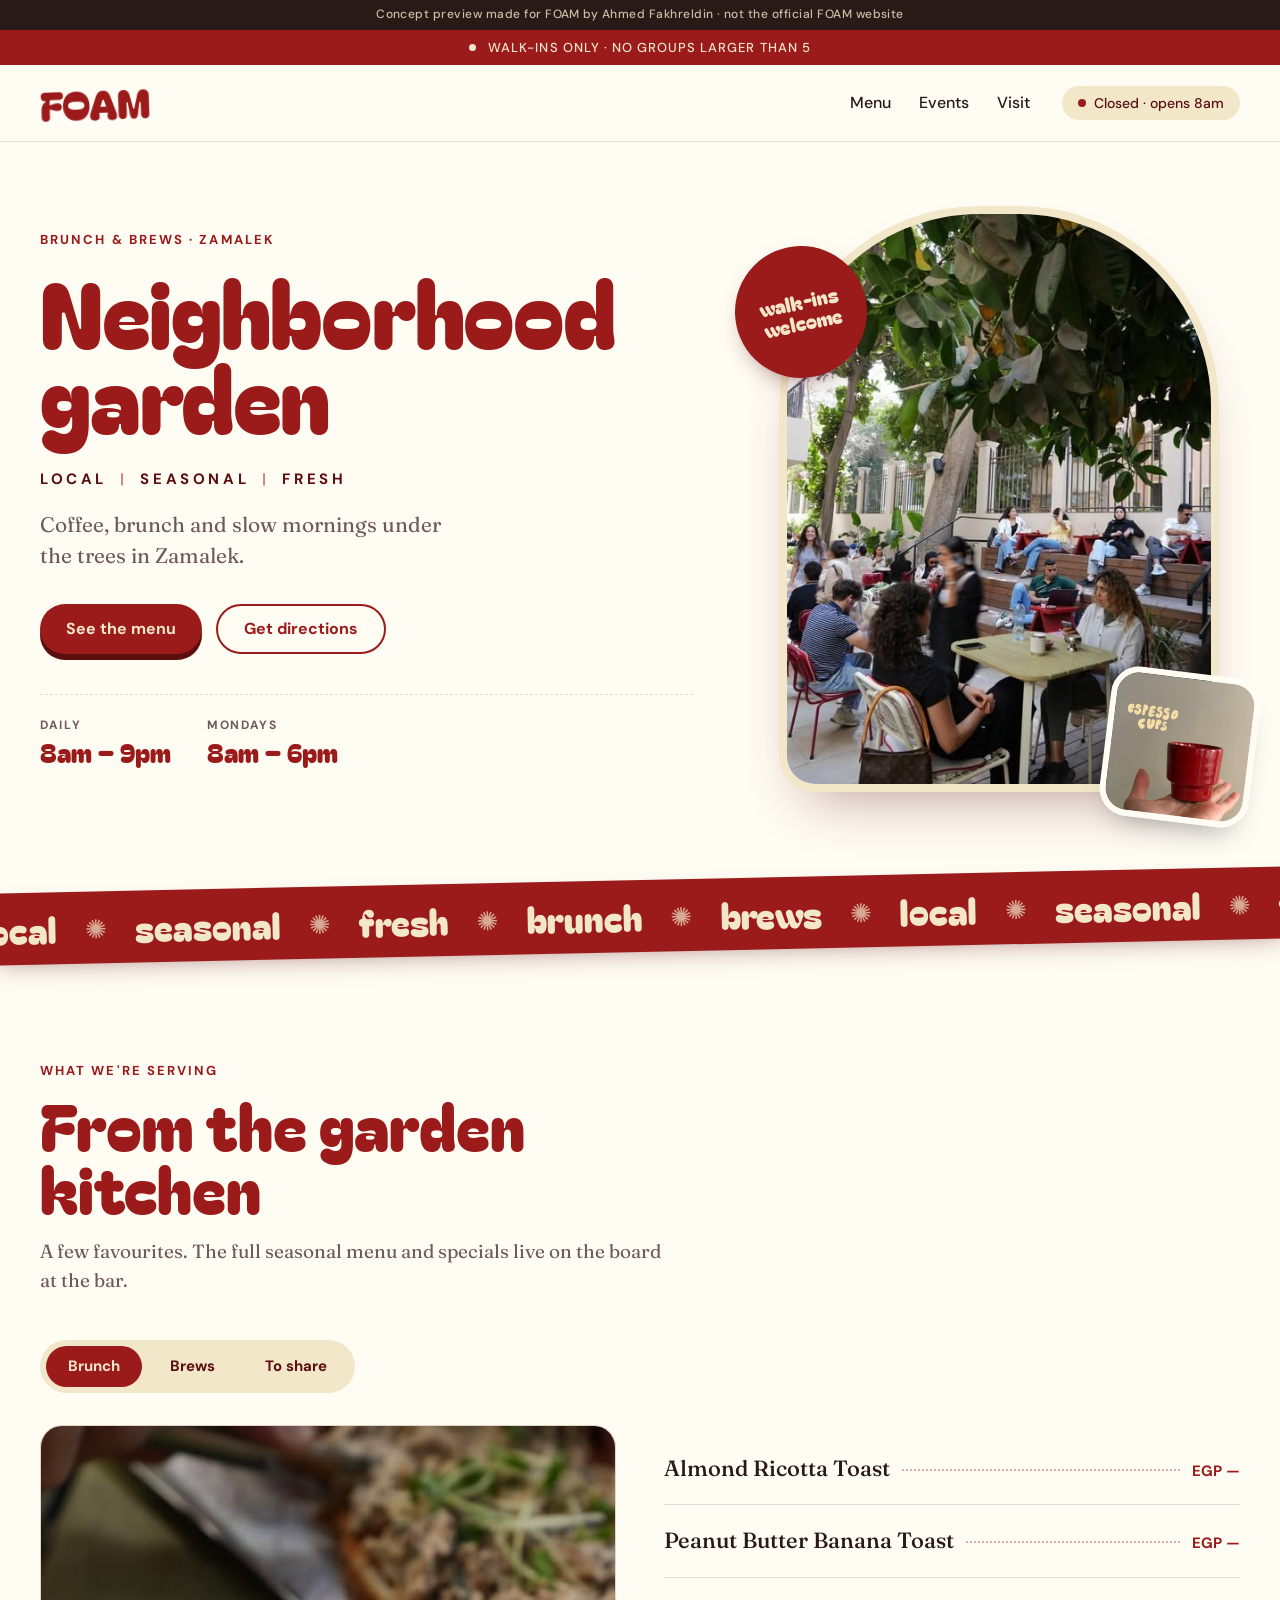
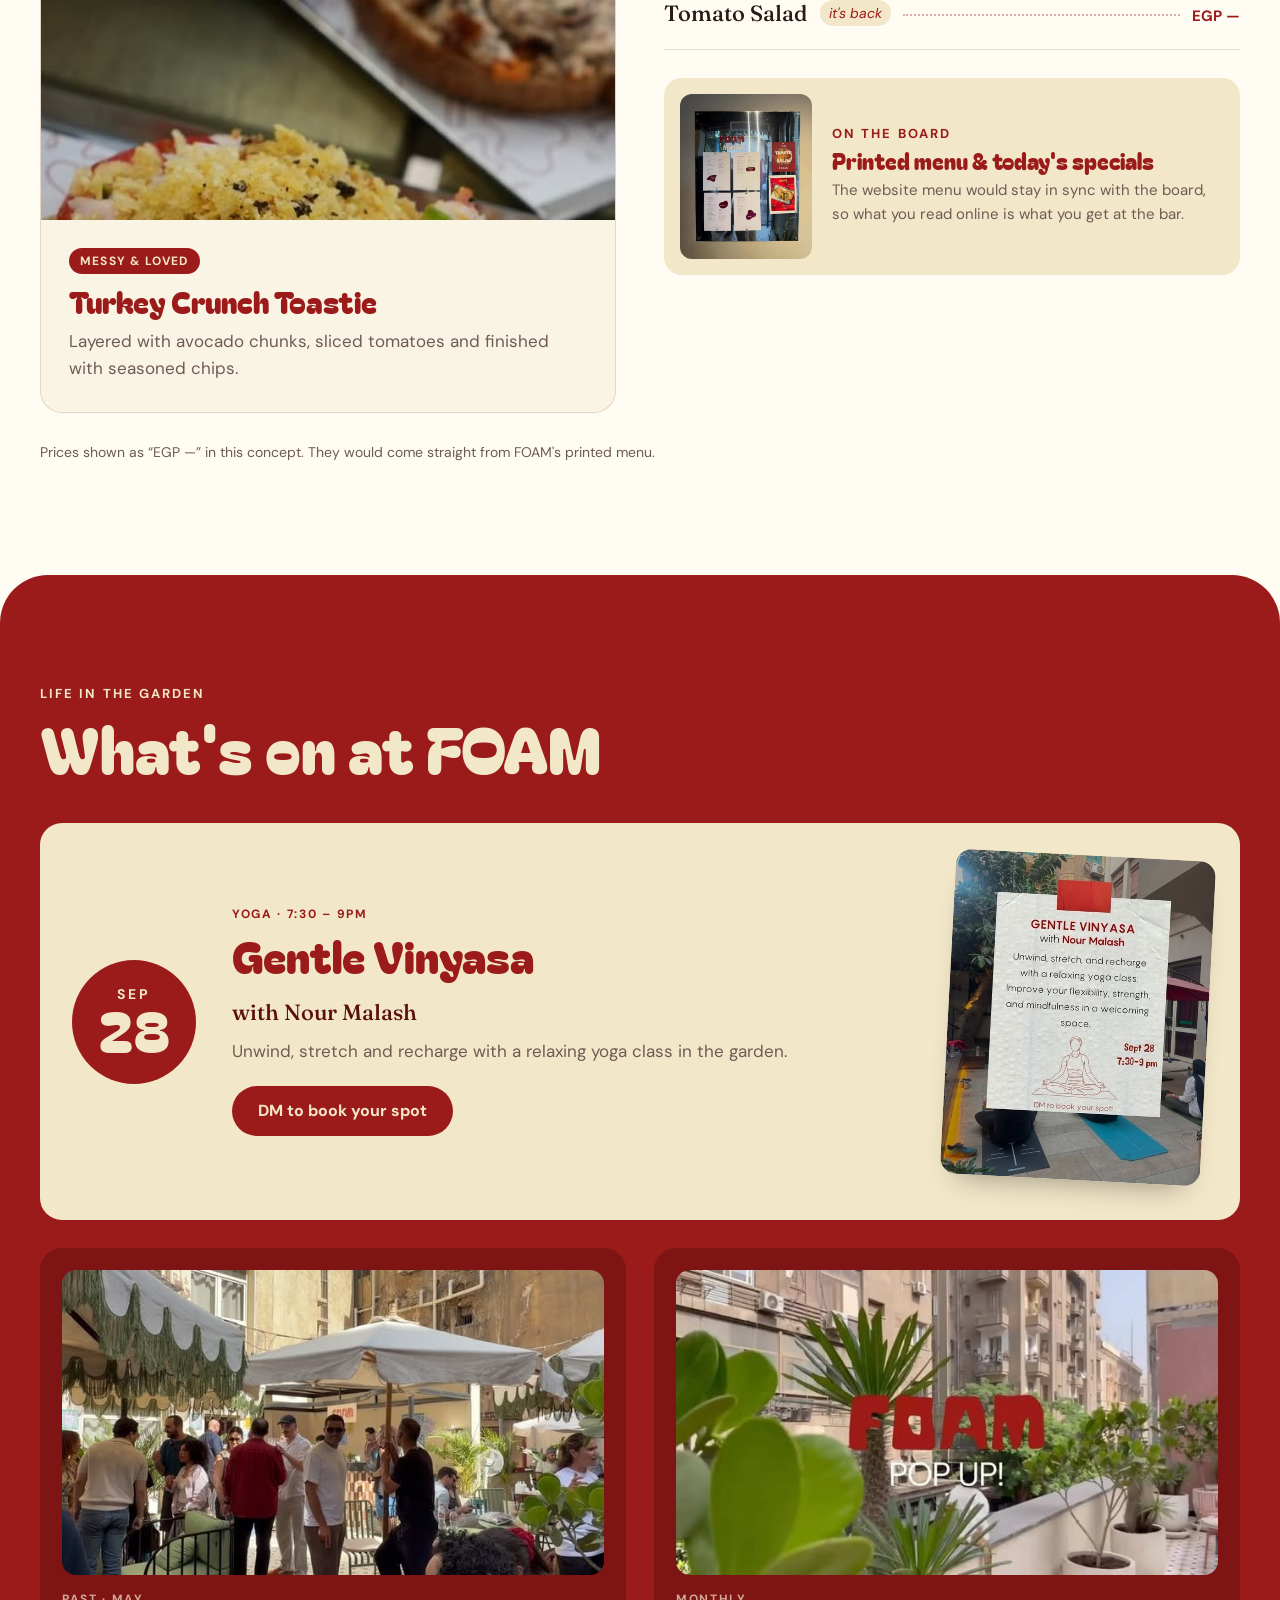
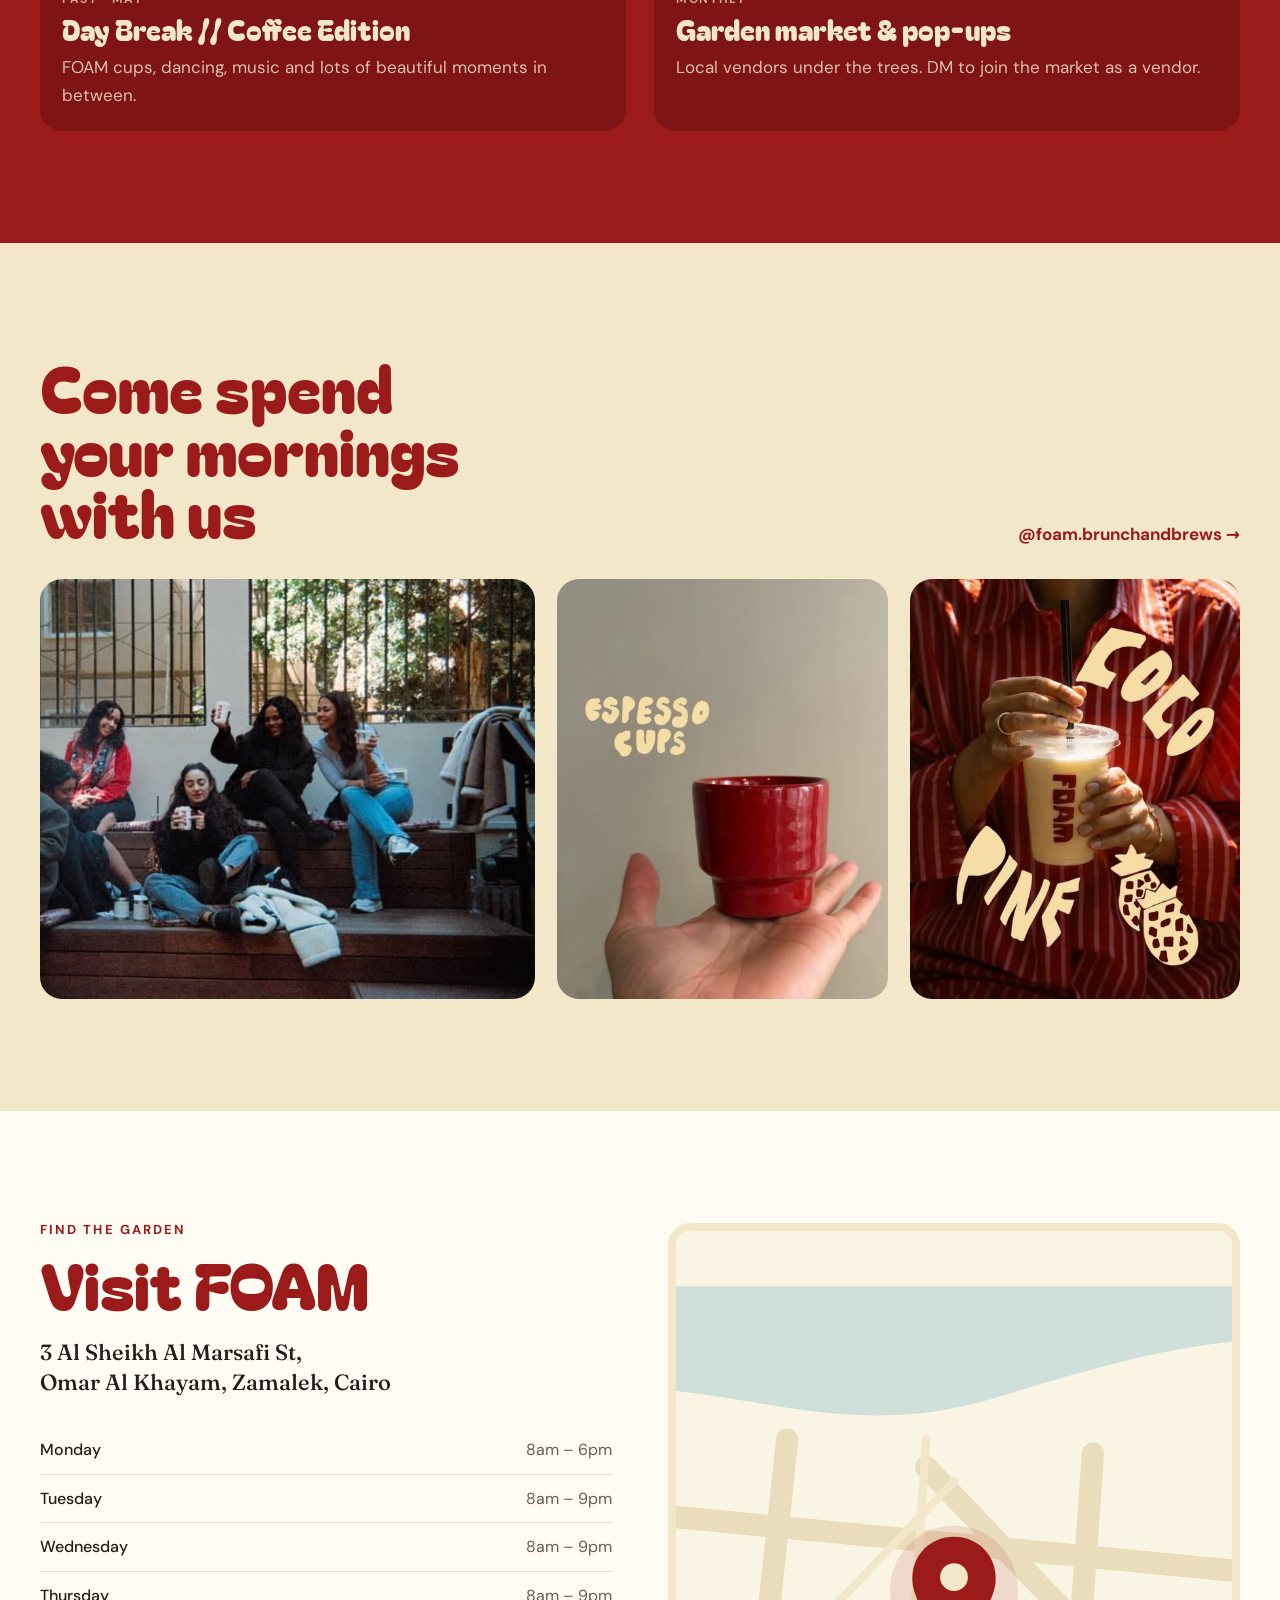
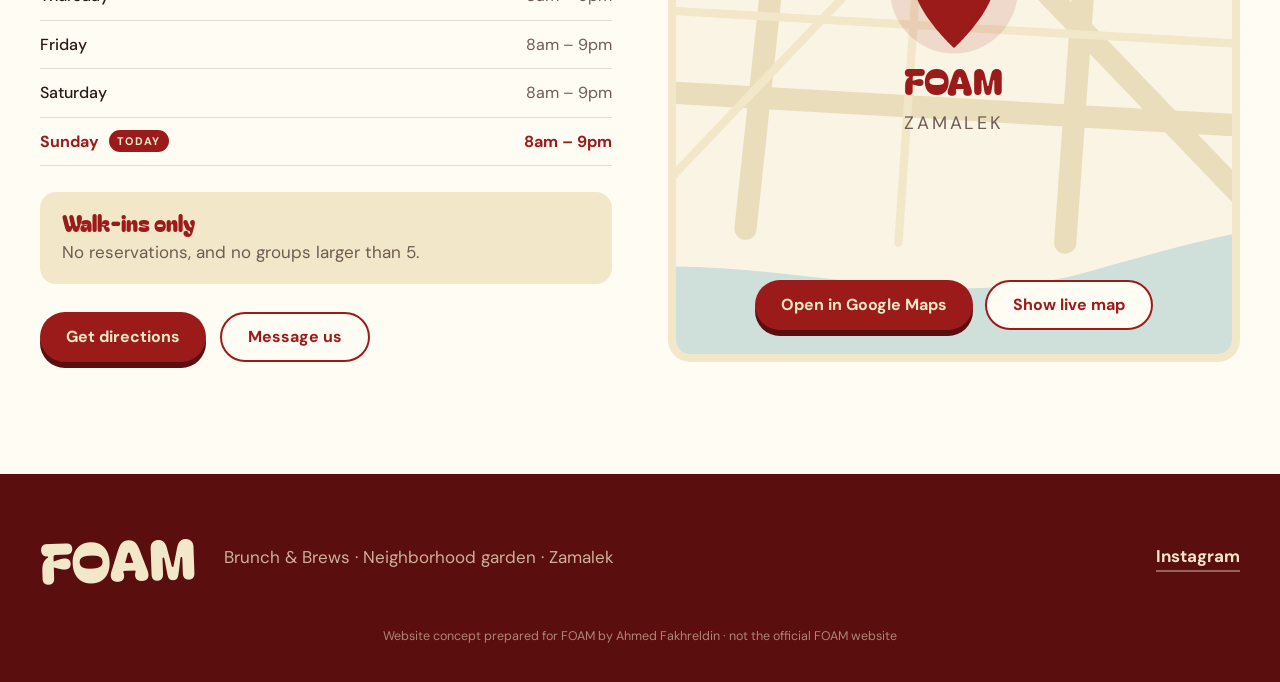
==== index.html @ aba06e30 "FOAM website concept Co-Authored-By: Claude Opus 5.5 (1M context) <noreply@anthropic.com>" ====
<!doctype html>
<html lang="en">
<head>
  <meta charset="utf-8">
  <meta name="viewport" content="width=device-width, initial-scale=1, viewport-fit=cover">
  <title>FOAM | Brunch &amp; Brews · Neighborhood garden in Zamalek</title>
  <meta name="description" content="A neighborhood garden café in Zamalek, Cairo. Local, seasonal, fresh. Open daily 8am–9pm, Mondays 8am–6pm. Walk-ins only.">
  <!-- Website concept prepared for FOAM. Not indexed until FOAM approves it. -->
  <meta name="robots" content="noindex, nofollow">
  <meta name="theme-color" content="#9B1B1B">
  <link rel="icon" href="assets/favicon.svg" type="image/svg+xml">
  <link rel="stylesheet" href="assets/fonts.css">
  <link rel="stylesheet" href="assets/styles.css">
</head>
<body>

  <div class="concept">Concept preview made for FOAM by Ahmed Fakhreldin · not the official FOAM website</div>

  <div class="notice">
    <p><span class="dot" aria-hidden="true"></span> Walk-ins only · no groups larger than 5</p>
  </div>

  <header class="site-header">
    <div class="wrap header-row">
      <a class="wordmark" href="#top" aria-label="FOAM home">FOAM</a>
      <nav class="nav" aria-label="Main">
        <a href="#menu">Menu</a>
        <a href="#events">Events</a>
        <a href="#visit">Visit</a>
      </nav>
      <a class="status-pill js-status" href="#visit">
        <span class="status-dot"></span><span class="js-status-text">Open daily 8am–9pm</span>
      </a>
    </div>
  </header>

  <main id="top">

    <!-- HERO -->
    <section class="hero">
      <div class="wrap hero-grid">
        <div class="hero-copy">
          <p class="eyebrow">Brunch &amp; Brews · Zamalek</p>
          <h1 class="display">Neighborhood<br>garden</h1>
          <p class="tagline">LOCAL <i>|</i> SEASONAL <i>|</i> FRESH</p>
          <p class="lede">Coffee, brunch and slow mornings under the trees in Zamalek.</p>
          <div class="cta-row">
            <a class="btn btn-red" href="#menu">See the menu</a>
            <a class="btn btn-ghost" href="https://maps.app.goo.gl/WtzBqY1xXqrT5HyR9" target="_blank" rel="noopener">Get directions</a>
          </div>
          <dl class="hero-hours">
            <div><dt>Daily</dt><dd>8am – 9pm</dd></div>
            <div><dt>Mondays</dt><dd>8am – 6pm</dd></div>
          </dl>
        </div>
        <div class="hero-media">
          <div class="blob-frame">
            <img src="assets/img/garden.jpg" alt="Guests at tables under the trees in FOAM's garden" width="480" height="640">
          </div>
          <div class="sticker sticker-cream" aria-hidden="true">walk-ins<br>welcome</div>
          <img class="hero-cup" src="assets/img/espresso-cups.jpg" alt="" width="512" height="640" aria-hidden="true">
        </div>
      </div>
    </section>

    <!-- MARQUEE -->
    <div class="marquee" aria-hidden="true">
      <div class="marquee-track">
        <span>local</span><b>✺</b><span>seasonal</span><b>✺</b><span>fresh</span><b>✺</b><span>brunch</span><b>✺</b><span>brews</span><b>✺</b>
        <span>local</span><b>✺</b><span>seasonal</span><b>✺</b><span>fresh</span><b>✺</b><span>brunch</span><b>✺</b><span>brews</span><b>✺</b>
      </div>
    </div>

    <!-- MENU -->
    <section class="section menu" id="menu">
      <div class="wrap">
        <div class="section-head">
          <p class="eyebrow">What we're serving</p>
          <h2 class="display-md">From the garden kitchen</h2>
          <p class="section-sub">A few favourites. The full seasonal menu and specials live on the board at the bar.</p>
        </div>

        <div class="tabs" role="tablist" aria-label="Menu categories">
          <button class="tab is-active" role="tab" aria-selected="true" data-tab="brunch">Brunch</button>
          <button class="tab" role="tab" aria-selected="false" data-tab="brews">Brews</button>
          <button class="tab" role="tab" aria-selected="false" data-tab="share">To share</button>
        </div>

        <div class="menu-panel is-active" data-panel="brunch" role="tabpanel">
          <article class="dish dish-feature">
            <img src="assets/img/turkey-crunch.jpg" alt="Turkey crunch toastie with avocado and seasoned chips" width="640" height="640" loading="lazy">
            <div class="dish-body">
              <span class="chip">Messy &amp; loved</span>
              <h3>Turkey Crunch Toastie</h3>
              <p>Layered with avocado chunks, sliced tomatoes and finished with seasoned chips.</p>
            </div>
          </article>
          <div class="menu-col">
          <ul class="dish-list">
            <li><h3>Almond Ricotta Toast</h3><span class="dots"></span><span class="price">EGP —</span></li>
            <li><h3>Peanut Butter Banana Toast</h3><span class="dots"></span><span class="price">EGP —</span></li>
            <li><h3>Tomato Salad <em class="tag">it's back</em></h3><span class="dots"></span><span class="price">EGP —</span></li>
          </ul>
          <aside class="board-card">
            <img src="assets/img/menu-board.jpg" alt="FOAM's printed menu and specials pinned on the board" width="500" height="640" loading="lazy">
            <div>
              <p class="eyebrow">On the board</p>
              <h3>Printed menu &amp; today's specials</h3>
              <p>The website menu would stay in sync with the board, so what you read online is what you get at the bar.</p>
            </div>
          </aside>
          </div>
        </div>

        <div class="menu-panel" data-panel="brews" role="tabpanel" hidden>
          <article class="dish dish-feature">
            <img src="assets/img/coco-pine.jpg" alt="Coco pine smoothie in a FOAM cup" width="519" height="640" loading="lazy">
            <div class="dish-body">
              <span class="chip">New</span>
              <h3>Coco Pine Smoothie</h3>
              <p>Light, creamy and perfect for the summer heat.</p>
            </div>
          </article>
          <ul class="dish-list">
            <li><h3>Matcha Coconut Latte <em class="tag">a morning favourite</em></h3><span class="dots"></span><span class="price">EGP —</span></li>
          </ul>
        </div>

        <div class="menu-panel" data-panel="share" role="tabpanel" hidden>
          <article class="dish dish-feature">
            <img src="assets/img/sharing.jpg" alt="Cookies and cake on steel plates on a red table" width="640" height="640" loading="lazy">
            <div class="dish-body">
              <span class="chip">Best across the table</span>
              <h3>A little bit of everything</h3>
              <p>Crisps, dips, something sweet, something fresh.</p>
            </div>
          </article>
          <ul class="dish-list">
            <li><h3>FOAM espresso cups <em class="tag">limited, in store</em></h3><span class="dots"></span><span class="price">EGP —</span></li>
          </ul>
        </div>

        <p class="fine">Prices shown as “EGP —” in this concept. They would come straight from FOAM's printed menu.</p>
      </div>
    </section>

    <!-- EVENTS -->
    <section class="section events" id="events">
      <div class="wrap">
        <div class="section-head on-red">
          <p class="eyebrow">Life in the garden</p>
          <h2 class="display-md">What's on at FOAM</h2>
        </div>

        <div class="events-grid">
          <article class="event-card event-next">
            <div class="event-date"><span class="m">Sep</span><span class="d">28</span></div>
            <div class="event-info">
              <p class="event-kind">Yoga · 7:30 – 9pm</p>
              <h3>Gentle Vinyasa<br><span>with Nour Malash</span></h3>
              <p>Unwind, stretch and recharge with a relaxing yoga class in the garden.</p>
              <a class="btn btn-cream" href="https://instagram.com/foam.brunchandbrews" target="_blank" rel="noopener">DM to book your spot</a>
            </div>
            <img src="assets/img/yoga-poster.jpg" alt="Gentle Vinyasa poster" width="512" height="640" loading="lazy">
          </article>

          <article class="event-card">
            <img src="assets/img/daybreak.jpg" alt="Crowd under the parasols at Day Break Coffee Edition" width="640" height="360" loading="lazy">
            <p class="event-kind">Past · May</p>
            <h3>Day Break // Coffee Edition</h3>
            <p>FOAM cups, dancing, music and lots of beautiful moments in between.</p>
          </article>

          <article class="event-card">
            <img src="assets/img/popup.jpg" alt="FOAM pop-up sign among plants" width="640" height="360" loading="lazy">
            <p class="event-kind">Monthly</p>
            <h3>Garden market &amp; pop-ups</h3>
            <p>Local vendors under the trees. DM to join the market as a vendor.</p>
          </article>
        </div>
      </div>
    </section>

    <!-- MOMENTS -->
    <section class="section moments">
      <div class="wrap">
        <div class="moments-head">
          <h2 class="display-md">Come spend your mornings with us</h2>
          <a class="link-arrow" href="https://instagram.com/foam.brunchandbrews" target="_blank" rel="noopener">@foam.brunchandbrews →</a>
        </div>
        <div class="moments-grid">
          <figure class="m1"><img src="assets/img/friends.jpg" alt="Friends with FOAM cups on the garden benches" width="640" height="480" loading="lazy"></figure>
          <figure class="m2"><img src="assets/img/espresso-cups.jpg" alt="A red FOAM espresso cup held in a palm" width="512" height="640" loading="lazy"></figure>
          <figure class="m3"><img src="assets/img/coco-pine.jpg" alt="Coco pine smoothie in a FOAM cup" width="519" height="640" loading="lazy"></figure>
        </div>
      </div>
    </section>

    <!-- VISIT -->
    <section class="section visit" id="visit">
      <div class="wrap visit-grid">
        <div class="visit-copy">
          <p class="eyebrow">Find the garden</p>
          <h2 class="display-md">Visit FOAM</h2>
          <address>3 Al Sheikh Al Marsafi St,<br>Omar Al Khayam, Zamalek, Cairo</address>

          <table class="hours" aria-label="Opening hours">
            <tbody class="js-hours">
              <tr data-day="1"><th>Monday</th><td>8am – 6pm</td></tr>
              <tr data-day="2"><th>Tuesday</th><td>8am – 9pm</td></tr>
              <tr data-day="3"><th>Wednesday</th><td>8am – 9pm</td></tr>
              <tr data-day="4"><th>Thursday</th><td>8am – 9pm</td></tr>
              <tr data-day="5"><th>Friday</th><td>8am – 9pm</td></tr>
              <tr data-day="6"><th>Saturday</th><td>8am – 9pm</td></tr>
              <tr data-day="0"><th>Sunday</th><td>8am – 9pm</td></tr>
            </tbody>
          </table>

          <div class="policy">
            <strong>Walk-ins only</strong>
            <span>No reservations, and no groups larger than 5.</span>
          </div>

          <div class="cta-row">
            <a class="btn btn-red" href="https://maps.app.goo.gl/WtzBqY1xXqrT5HyR9" target="_blank" rel="noopener">Get directions</a>
            <a class="btn btn-ghost" href="https://instagram.com/foam.brunchandbrews" target="_blank" rel="noopener">Message us</a>
          </div>
        </div>
        <div class="map-card js-map">
          <svg class="map-art" viewBox="0 0 600 520" preserveAspectRatio="xMidYMid slice" aria-hidden="true">
            <rect width="600" height="520" fill="#FAF4E4"/>
            <path d="M-20 120 C 120 90, 200 160, 330 120 S 540 60, 640 100 L 640 40 L -20 40 Z" fill="#CFE0DA"/>
            <path d="M-20 470 C 150 430, 260 500, 400 460 S 560 420, 640 440 L 640 540 L -20 540 Z" fill="#CFE0DA"/>
            <g stroke="#EADDBB" stroke-width="16" stroke-linecap="round" fill="none">
              <path d="M40 200 L560 250"/><path d="M60 330 L580 360"/><path d="M180 150 L150 430"/><path d="M400 160 L380 440"/><path d="M280 170 L520 420"/>
            </g>
            <g stroke="#F3E7C9" stroke-width="6" stroke-linecap="round" fill="none">
              <path d="M40 270 L560 300"/><path d="M280 150 L260 440"/><path d="M90 400 L300 180"/>
            </g>
            <circle cx="300" cy="258" r="46" fill="#9B1B1B" opacity=".12"/>
            <path d="M300 220c-17 0-30 13-30 30 0 23 30 50 30 50s30-27 30-50c0-17-13-30-30-30z" fill="#9B1B1B"/>
            <circle cx="300" cy="249" r="10" fill="#F3E7C9"/>
            <text x="300" y="334" text-anchor="middle" font-family="Bagel Fat One, sans-serif" font-size="26" fill="#9B1B1B">FOAM</text>
            <text x="300" y="358" text-anchor="middle" font-family="DM Sans, sans-serif" font-size="13" letter-spacing="2" fill="#6E5B55">ZAMALEK</text>
          </svg>
          <div class="map-actions">
            <a class="btn btn-red" href="https://maps.app.goo.gl/WtzBqY1xXqrT5HyR9" target="_blank" rel="noopener">Open in Google Maps</a>
            <button class="btn btn-ghost js-live-map" type="button">Show live map</button>
          </div>
        </div>
      </div>
    </section>

  </main>

  <footer class="site-footer">
    <div class="wrap footer-row">
      <p class="wordmark wordmark-cream">FOAM</p>
      <p class="footer-line">Brunch &amp; Brews · Neighborhood garden · Zamalek</p>
      <a href="https://instagram.com/foam.brunchandbrews" target="_blank" rel="noopener">Instagram</a>
    </div>
    <p class="credit">Website concept prepared for FOAM by Ahmed Fakhreldin · not the official FOAM website</p>
  </footer>

  <nav class="dock" aria-label="Quick actions">
    <a href="#menu">Menu</a>
    <a href="https://maps.app.goo.gl/WtzBqY1xXqrT5HyR9" target="_blank" rel="noopener">Directions</a>
    <a href="#events">Events</a>
  </nav>

  <script src="assets/app.js" defer></script>
</body>
</html>
---- assets/fonts.css ----
@font-face{font-family:'Bagel Fat One';src:url(fonts/BagelFatOne.woff2) format('woff2');font-weight:400;font-display:swap}
@font-face{font-family:'DM Sans';src:url(fonts/DMSans.woff2) format('woff2');font-weight:100 1000;font-style:normal;font-display:swap}
@font-face{font-family:'DM Sans';src:url(fonts/DMSans-Italic.woff2) format('woff2');font-weight:100 1000;font-style:italic;font-display:swap}
@font-face{font-family:'Fraunces';src:url(fonts/Fraunces.woff2) format('woff2');font-weight:100 900;font-display:swap}
---- assets/styles.css ----
/* FOAM | Brunch & Brews: website concept */
:root{
  --red:#9B1B1B;
  --red-deep:#7E1414;
  --red-ink:#5A0E0E;
  --cream:#F3E7C9;
  --cream-2:#FAF4E4;
  --paper:#FFFCF4;
  --leaf:#3F5A2E;
  --ink:#2A1A17;
  --muted:#6E5B55;
  --line:rgba(90,14,14,.14);
  --radius:22px;
  --display:'Bagel Fat One', 'Cooper Black', system-ui, sans-serif;
  --serif:'Fraunces', Georgia, serif;
  --sans:'DM Sans', system-ui, -apple-system, 'Segoe UI', sans-serif;
  --wrap:1200px;
}
*{box-sizing:border-box}
html{scroll-behavior:smooth;-webkit-text-size-adjust:100%}
body{margin:0;background:var(--paper);color:var(--ink);font:400 17px/1.6 var(--sans);-webkit-font-smoothing:antialiased}
img{display:block;max-width:100%;height:auto}
a{color:inherit}
h1,h2,h3{margin:0;font-weight:400}
p{margin:0}
.wrap{width:min(100% - 48px, var(--wrap));margin-inline:auto}

/* Concept ribbon */
.concept{background:var(--ink);color:rgba(243,231,201,.8);text-align:center;font:500 12px/1.3 var(--sans);letter-spacing:.04em;padding:7px 16px}

/* Notice bar */
.notice{background:var(--red);color:var(--cream);text-align:center;font:500 13px/1 var(--sans);letter-spacing:.08em;text-transform:uppercase;padding:11px 16px}
.notice .dot{display:inline-block;width:7px;height:7px;border-radius:50%;background:var(--cream);margin-right:8px;vertical-align:1px}

/* Header */
.site-header{position:sticky;top:0;z-index:20;background:rgba(255,252,244,.9);backdrop-filter:saturate(1.4) blur(10px);-webkit-backdrop-filter:saturate(1.4) blur(10px);border-bottom:1px solid var(--line)}
.header-row{display:flex;align-items:center;gap:32px;height:76px}
.wordmark{font:400 40px/1 var(--display);color:var(--red);text-decoration:none;letter-spacing:.01em;transform:rotate(-2deg);display:inline-block}
.nav{display:flex;gap:28px;margin-left:auto}
.nav a{text-decoration:none;font-weight:500;font-size:16px;position:relative;padding:4px 0}
.nav a::after{content:"";position:absolute;left:0;right:100%;bottom:-2px;height:2px;background:var(--red);border-radius:2px;transition:right .25s ease}
.nav a:hover::after{right:0}
.status-pill{display:inline-flex;align-items:center;gap:8px;text-decoration:none;font:500 14px/1 var(--sans);padding:10px 16px;border-radius:999px;background:var(--cream);color:var(--red-ink);white-space:nowrap}
.status-dot{width:8px;height:8px;border-radius:50%;background:#9a8f7a}
.status-pill.is-open .status-dot{background:#3E8E41;box-shadow:0 0 0 4px rgba(62,142,65,.18)}
.status-pill.is-closed .status-dot{background:var(--red)}

/* Buttons */
.btn{display:inline-flex;align-items:center;justify-content:center;gap:8px;min-height:50px;padding:0 26px;border-radius:999px;font:700 16px/1 var(--sans);text-decoration:none;transition:transform .15s ease, box-shadow .15s ease, background .15s ease}
.btn:hover{transform:translateY(-2px)}
.btn-red{background:var(--red);color:var(--cream);box-shadow:0 6px 0 var(--red-ink)}
.btn-red:hover{box-shadow:0 8px 0 var(--red-ink)}
.btn-ghost{border:2px solid var(--red);color:var(--red)}
.btn-cream{background:var(--cream);color:var(--red)}
.cta-row{display:flex;flex-wrap:wrap;gap:14px}

/* Type helpers */
.eyebrow{font:700 13px/1 var(--sans);letter-spacing:.16em;text-transform:uppercase;color:var(--red)}
.display{font:400 clamp(56px,7.2vw,104px)/.92 var(--display);color:var(--red);letter-spacing:-.01em}
.display-md{font:400 clamp(40px,5vw,64px)/.98 var(--display);color:var(--red)}

/* Hero */
.hero{padding:64px 0 88px;overflow:hidden}
.hero-grid{display:grid;grid-template-columns:1.15fr .85fr;gap:64px;align-items:center}
.hero-copy{min-width:0}
.hero-copy .eyebrow{margin-bottom:22px}
.tagline{margin-top:34px;font:700 15px/1 var(--sans);letter-spacing:.24em;color:var(--red-ink)}
.tagline i{font-style:normal;color:var(--red);opacity:.5;margin:0 .35em}
.lede{margin:22px 0 32px;font:400 21px/1.5 var(--serif);color:var(--muted);max-width:30ch}
.hero-hours{display:flex;gap:36px;margin:40px 0 0;padding-top:24px;border-top:1px dashed var(--line)}
.hero-hours dt{font:700 12px/1 var(--sans);letter-spacing:.14em;text-transform:uppercase;color:var(--muted);margin-bottom:8px}
.hero-hours dd{margin:0;font:400 26px/1 var(--display);color:var(--red)}
.hero-media{position:relative;justify-self:center;width:min(100%,440px)}
.blob-frame{border-radius:200px 200px 36px 36px;overflow:hidden;aspect-ratio:3/4;box-shadow:0 30px 60px -30px rgba(90,14,14,.45);border:8px solid var(--cream)}
.blob-frame img{width:100%;height:100%;object-fit:cover}
.sticker{position:absolute;display:grid;place-items:center;text-align:center;border-radius:50%;font:400 20px/1.05 var(--display)}
.sticker-cream{width:132px;height:132px;left:-44px;top:40px;background:var(--red);color:var(--cream);transform:rotate(-12deg);box-shadow:0 10px 24px -10px rgba(90,14,14,.6)}
.hero-cup{position:absolute;right:-36px;bottom:-30px;width:150px;aspect-ratio:1;object-fit:cover;border-radius:28px;border:6px solid var(--paper);transform:rotate(7deg);box-shadow:0 18px 30px -16px rgba(0,0,0,.35)}

/* Marquee */
.marquee{background:var(--red);color:var(--cream);overflow:hidden;padding:18px 0;transform:rotate(-1.2deg);margin:0 -20px;box-shadow:0 10px 30px -18px rgba(90,14,14,.7)}
.marquee-track{display:flex;gap:28px;width:max-content;animation:marquee 32s linear infinite;font:400 36px/1 var(--display);white-space:nowrap}
.marquee b{font-weight:400;opacity:.7;font-size:26px;align-self:center}
@keyframes marquee{to{transform:translateX(-50%)}}

/* Sections */
.section{padding:112px 0}
.section-head{max-width:640px;margin-bottom:44px}
.section-head .eyebrow{margin-bottom:16px}
.section-sub{margin-top:18px;color:var(--muted);font:400 19px/1.55 var(--serif)}

/* Menu */
.tabs{display:inline-flex;gap:6px;padding:6px;background:var(--cream);border-radius:999px;margin-bottom:32px}
.tab{appearance:none;border:0;background:transparent;font:700 15px/1 var(--sans);color:var(--red-ink);padding:13px 22px;border-radius:999px;cursor:pointer}
.tab.is-active{background:var(--red);color:var(--cream)}
.menu-panel{display:grid;grid-template-columns:1fr 1fr;gap:48px;align-items:start}
.dish-feature img{aspect-ratio:16/11!important}
.board-card{display:grid;grid-template-columns:132px 1fr;gap:20px;align-items:center;margin-top:28px;background:var(--cream);border-radius:18px;padding:16px}
.board-card img{border-radius:12px;aspect-ratio:4/5;object-fit:cover;width:132px}
.board-card h3{font:400 22px/1.1 var(--display);color:var(--red);margin:8px 0 6px}
.board-card p:last-child{font-size:15px;color:var(--muted)}
.menu-panel[hidden]{display:none}
.dish-feature{background:var(--cream-2);border-radius:var(--radius);overflow:hidden;border:1px solid var(--line)}
.dish-feature img{width:100%;aspect-ratio:4/3;object-fit:cover}
.dish-body{padding:26px 28px 30px}
.dish-body h3{font:400 30px/1.05 var(--display);color:var(--red);margin:12px 0 10px}
.dish-body p{color:var(--muted)}
.chip{display:inline-block;font:700 12px/1 var(--sans);letter-spacing:.1em;text-transform:uppercase;background:var(--red);color:var(--cream);padding:7px 11px;border-radius:999px}
.dish-list{list-style:none;margin:0;padding:8px 0 0}
.dish-list li{display:flex;align-items:baseline;gap:12px;padding:22px 0;border-bottom:1px solid var(--line)}
.dish-list h3{font:500 22px/1.25 var(--serif);color:var(--ink)}
.dish-list .dots{flex:1;border-bottom:2px dotted rgba(155,27,27,.35);transform:translateY(-5px)}
.dish-list .price{font:700 15px/1 var(--sans);color:var(--red)}
.tag{font:italic 400 14px/1 var(--sans);color:var(--red);background:var(--cream);padding:4px 9px;border-radius:999px;margin-left:8px;vertical-align:3px}
.fine{margin-top:28px;font-size:14px;color:var(--muted)}

/* Events */
.events{background:var(--red);color:var(--cream);border-radius:48px 48px 0 0;position:relative}
.on-red .eyebrow,.on-red .display-md{color:var(--cream)}
.events-grid{display:grid;grid-template-columns:repeat(2,1fr);gap:28px}
.event-card{background:var(--red-deep);border-radius:var(--radius);padding:22px;display:flex;flex-direction:column;gap:10px}
.event-card>img{border-radius:14px;aspect-ratio:16/9;object-fit:cover;width:100%;margin-bottom:8px}
.event-card h3{font:400 28px/1.05 var(--display);color:var(--cream)}
.event-card p{color:rgba(243,231,201,.82)}
.event-kind{font:700 12px/1 var(--sans);letter-spacing:.14em;text-transform:uppercase;color:var(--cream)!important;opacity:.7}
.event-next{grid-column:1/-1;display:grid;grid-template-columns:auto 1fr 260px;gap:36px;align-items:center;background:var(--cream);color:var(--red-ink);padding:32px}
.event-next h3{color:var(--red);font-size:44px}
.event-next h3 span{font:500 22px/1.3 var(--serif);color:var(--red-ink)}
.event-next p{color:var(--muted)}
.event-next .event-kind{color:var(--red)!important;opacity:1}
.event-next .event-info{display:flex;flex-direction:column;gap:12px;align-items:flex-start}
.event-next .btn-cream{background:var(--red);color:var(--cream);margin-top:8px}
.event-next>img{border-radius:16px;aspect-ratio:4/5;object-fit:cover;transform:rotate(3deg);box-shadow:0 18px 30px -18px rgba(0,0,0,.4)}
.event-date{width:124px;height:124px;border-radius:50%;background:var(--red);color:var(--cream);display:grid;place-content:center;text-align:center}
.event-date .m{font:700 14px/1 var(--sans);letter-spacing:.2em;text-transform:uppercase}
.event-date .d{font:400 56px/1 var(--display)}

/* Moments */
.moments{background:var(--cream)}
.moments-head{display:flex;align-items:flex-end;justify-content:space-between;gap:24px;margin-bottom:36px}
.moments-head .display-md{max-width:12ch}
.moments-grid{display:grid;grid-template-columns:1.5fr 1fr 1fr;gap:22px}
.moments figure{margin:0;border-radius:var(--radius);overflow:hidden;height:420px}
.moments img{width:100%;height:100%;object-fit:cover}
.link-arrow{display:inline-block;font:700 17px/1 var(--sans);color:var(--red);text-decoration:none;white-space:nowrap}

/* Visit */
.visit-grid{display:grid;grid-template-columns:1fr 1fr;gap:56px;align-items:stretch}
.visit-copy .eyebrow{margin-bottom:16px}
address{font:500 22px/1.4 var(--serif);font-style:normal;margin:22px 0 28px}
.hours{width:100%;border-collapse:collapse;margin-bottom:26px}
.hours th,.hours td{padding:11px 0;border-bottom:1px solid var(--line);text-align:left;font-size:16px}
.hours th{font-weight:500}
.hours td{text-align:right;color:var(--muted)}
.hours tr.is-today th,.hours tr.is-today td{color:var(--red);font-weight:700}
.hours tr.is-today th::after{content:"Today";margin-left:10px;font:700 11px/1 var(--sans);letter-spacing:.12em;text-transform:uppercase;background:var(--red);color:var(--cream);padding:4px 8px;border-radius:999px;vertical-align:2px}
.policy{display:flex;flex-direction:column;gap:4px;background:var(--cream);border-radius:16px;padding:18px 22px;margin-bottom:28px}
.policy strong{font:400 22px/1.1 var(--display);color:var(--red)}
.policy span{color:var(--muted)}
.map-card{position:relative;border-radius:var(--radius);overflow:hidden;border:8px solid var(--cream);min-height:460px;background:var(--cream-2)}
.map-art{position:absolute;inset:0;width:100%;height:100%}
.map-actions{position:absolute;left:0;right:0;bottom:24px;display:flex;justify-content:center;gap:12px;flex-wrap:wrap;padding:0 16px}
.map-actions .btn-ghost{background:var(--paper)}
.map-card iframe{position:absolute;inset:0;width:100%;height:100%;border:0;display:block}

/* Footer */
.site-footer{background:var(--red-ink);color:var(--cream);padding:56px 0 36px}
.footer-row{display:flex;align-items:center;gap:28px;flex-wrap:wrap}
.wordmark-cream{color:var(--cream);font-size:56px}
.footer-line{opacity:.75}
.footer-row a{margin-left:auto;font-weight:700;text-decoration:none;border-bottom:2px solid rgba(243,231,201,.4)}
.credit{text-align:center;font-size:12.5px;opacity:.55;margin-top:40px;padding:0 16px}

/* Mobile dock */
.dock{display:none}

@media (max-width:960px){
  .hero-grid,.menu-panel,.visit-grid{grid-template-columns:1fr}
  .hero{padding:36px 0 72px}
  .hero-media{order:-1;width:min(84%,380px)}
  .event-next{grid-template-columns:1fr;text-align:left}
  .event-next>img{display:none}
  .moments-grid{grid-template-columns:1fr 1fr}
  .m1{grid-column:1/-1}
  .moments figure{height:300px}
  .moments-head{flex-direction:column;align-items:flex-start}
}
@media (max-width:640px){
  body{font-size:16px;padding-bottom:84px}
  .wrap{width:calc(100% - 32px)}
  .header-row{height:64px;gap:12px}
  .wordmark{font-size:34px}
  .nav{display:none}
  .status-pill{margin-left:auto;font-size:13px;padding:9px 13px}
  .sticker-cream{width:104px;height:104px;font-size:16px;left:-18px;top:18px}
  .hero-cup{width:110px;right:-14px;bottom:-22px}
  .hero-hours{gap:28px}
  .display{font-size:13vw}
  .lede{font-size:19px}
  .map-art{height:78%}
  .section{padding:80px 0}
  .events{border-radius:32px 32px 0 0}
  .events-grid{grid-template-columns:1fr}
  .event-next{padding:24px}
  .event-next h3{font-size:36px}
  .event-date{width:96px;height:96px}
  .event-date .d{font-size:44px}
  .tabs{display:flex;width:100%}
  .tab{flex:1;padding:12px 8px}
  .dish-list h3{font-size:19px}
  .map-card{min-height:340px}
  .board-card{grid-template-columns:96px 1fr}
  .board-card img{width:96px}
  .moments figure{height:220px}
  .marquee-track{font-size:28px}
  .footer-row a{margin-left:0}
  .dock{display:flex;position:fixed;left:12px;right:12px;bottom:12px;z-index:30;background:var(--red);border-radius:999px;padding:6px;box-shadow:0 14px 30px -12px rgba(90,14,14,.6)}
  .dock a{flex:1;text-align:center;color:var(--cream);text-decoration:none;font:700 14px/1 var(--sans);padding:16px 6px;border-radius:999px}
  .dock a:first-child{background:var(--cream);color:var(--red)}
}
@media (prefers-reduced-motion:reduce){.marquee-track{animation:none}html{scroll-behavior:auto}}
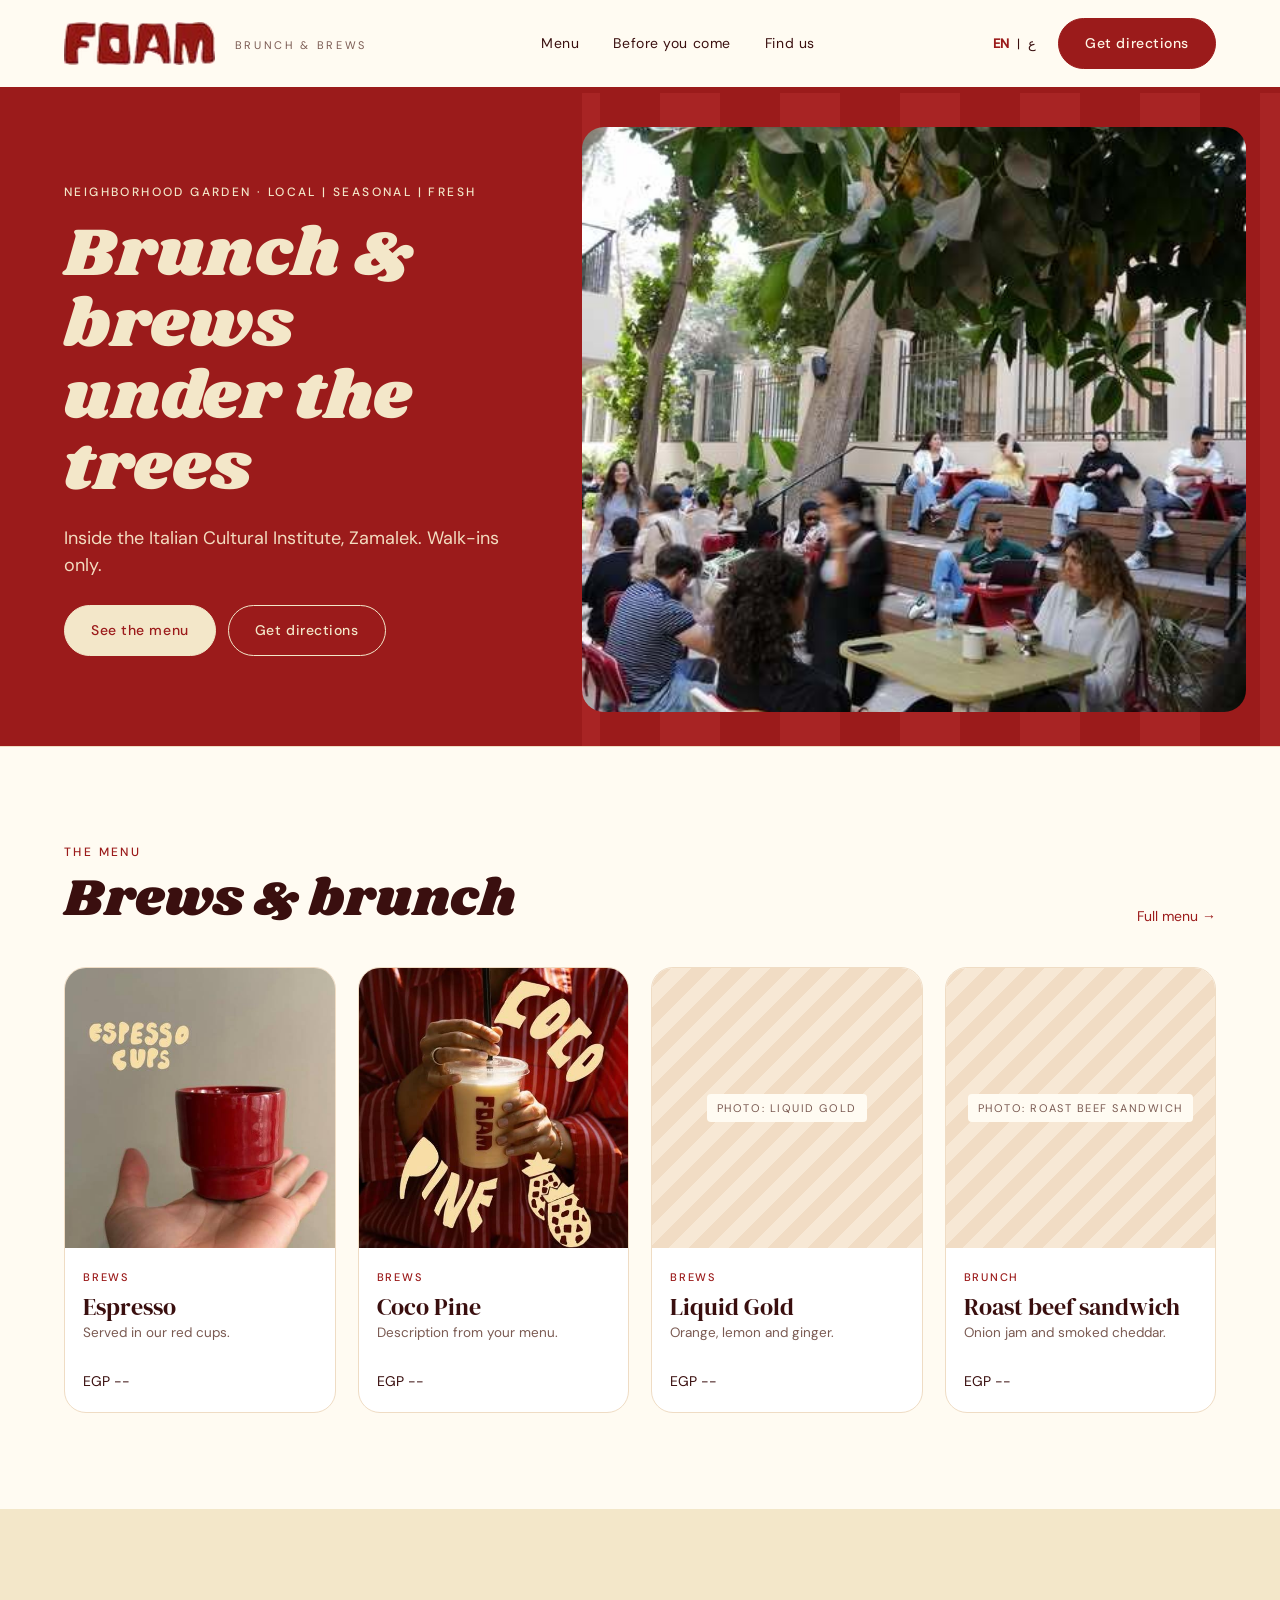
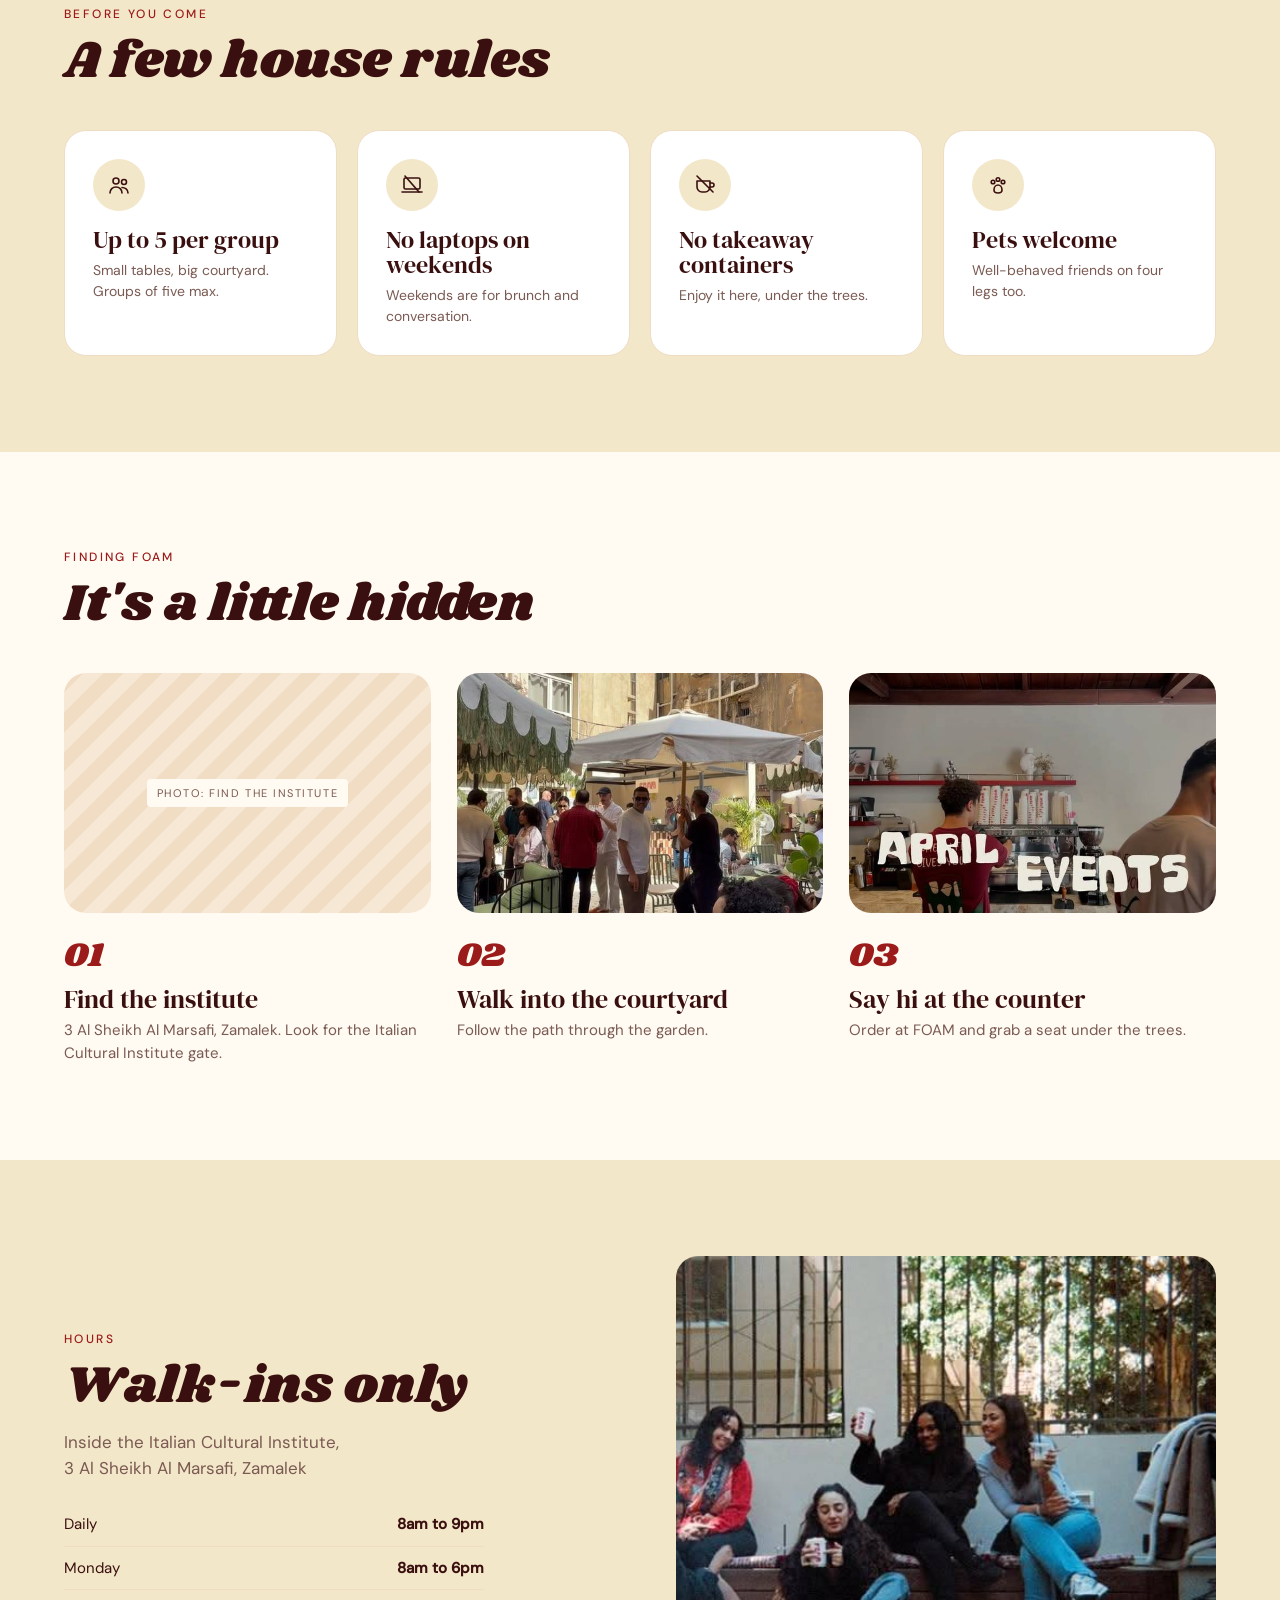
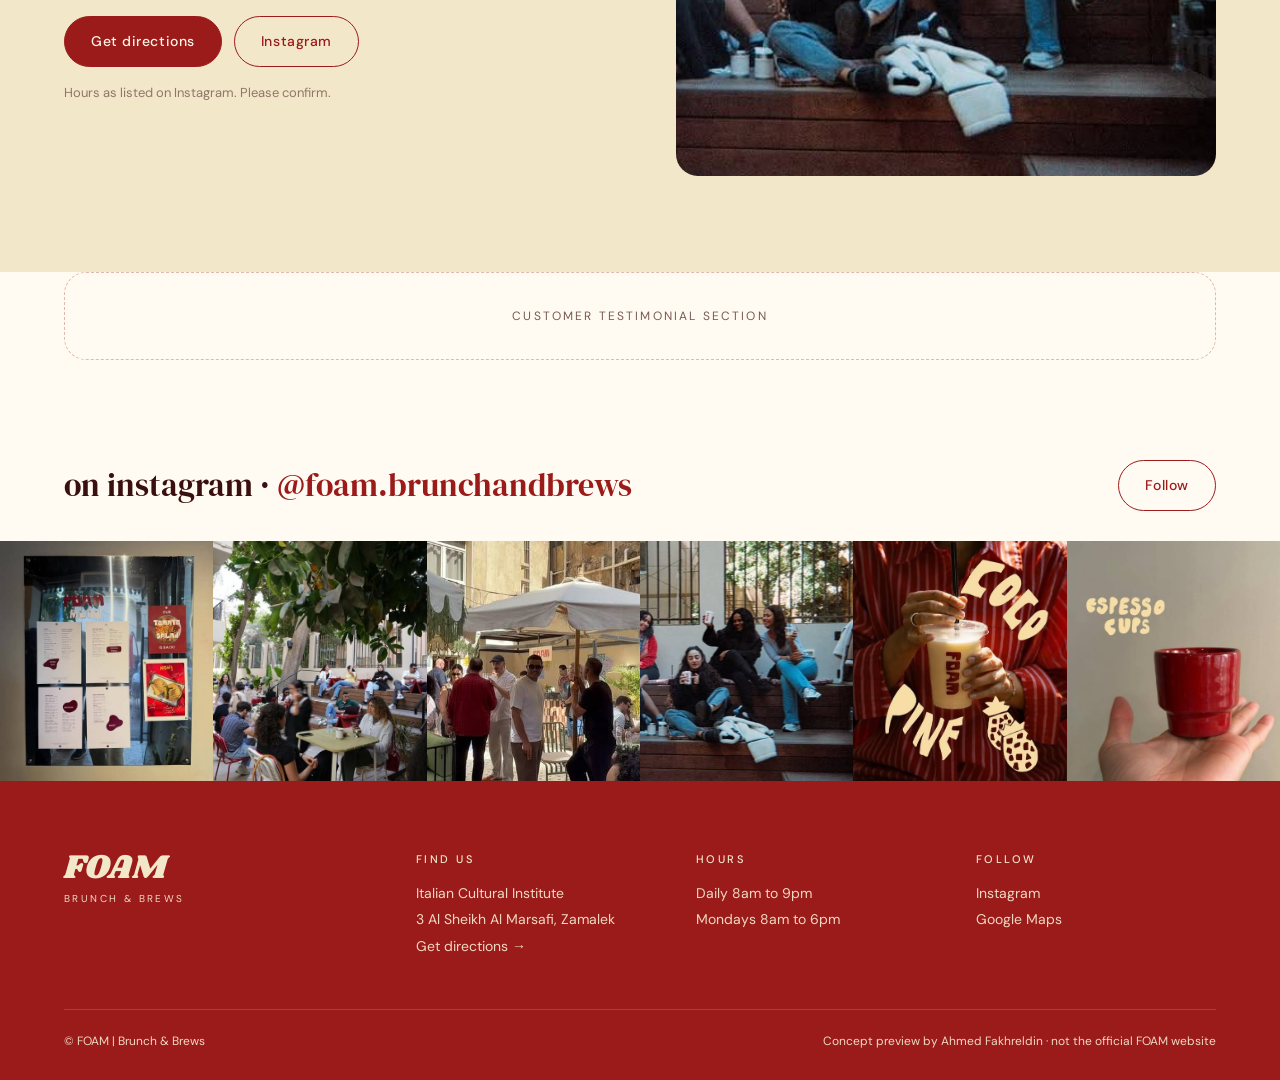
==== commit 7710d231: "FOAM concept website preview Co-Authored-By: Claude Opus 5.5 (1M context) <noreply@anthropic.com> Cl" ====
--- a/index.html
+++ b/index.html
@@ -1,273 +1,260 @@
-<!doctype html>
-<html lang="en">
-<head>
-  <meta charset="utf-8">
-  <meta name="viewport" content="width=device-width, initial-scale=1, viewport-fit=cover">
-  <title>FOAM | Brunch &amp; Brews · Neighborhood garden in Zamalek</title>
-  <meta name="description" content="A neighborhood garden café in Zamalek, Cairo. Local, seasonal, fresh. Open daily 8am–9pm, Mondays 8am–6pm. Walk-ins only.">
-  <!-- Website concept prepared for FOAM. Not indexed until FOAM approves it. -->
-  <meta name="robots" content="noindex, nofollow">
-  <meta name="theme-color" content="#9B1B1B">
-  <link rel="icon" href="assets/favicon.svg" type="image/svg+xml">
-  <link rel="stylesheet" href="assets/fonts.css">
-  <link rel="stylesheet" href="assets/styles.css">
-</head>
-<body>
-
-  <div class="concept">Concept preview made for FOAM by Ahmed Fakhreldin · not the official FOAM website</div>
-
-  <div class="notice">
-    <p><span class="dot" aria-hidden="true"></span> Walk-ins only · no groups larger than 5</p>
-  </div>
-
-  <header class="site-header">
-    <div class="wrap header-row">
-      <a class="wordmark" href="#top" aria-label="FOAM home">FOAM</a>
-      <nav class="nav" aria-label="Main">
-        <a href="#menu">Menu</a>
-        <a href="#events">Events</a>
-        <a href="#visit">Visit</a>
-      </nav>
-      <a class="status-pill js-status" href="#visit">
-        <span class="status-dot"></span><span class="js-status-text">Open daily 8am–9pm</span>
-      </a>
-    </div>
-  </header>
-
-  <main id="top">
-
-    <!-- HERO -->
-    <section class="hero">
-      <div class="wrap hero-grid">
-        <div class="hero-copy">
-          <p class="eyebrow">Brunch &amp; Brews · Zamalek</p>
-          <h1 class="display">Neighborhood<br>garden</h1>
-          <p class="tagline">LOCAL <i>|</i> SEASONAL <i>|</i> FRESH</p>
-          <p class="lede">Coffee, brunch and slow mornings under the trees in Zamalek.</p>
-          <div class="cta-row">
-            <a class="btn btn-red" href="#menu">See the menu</a>
-            <a class="btn btn-ghost" href="https://maps.app.goo.gl/WtzBqY1xXqrT5HyR9" target="_blank" rel="noopener">Get directions</a>
-          </div>
-          <dl class="hero-hours">
-            <div><dt>Daily</dt><dd>8am – 9pm</dd></div>
-            <div><dt>Mondays</dt><dd>8am – 6pm</dd></div>
-          </dl>
-        </div>
-        <div class="hero-media">
-          <div class="blob-frame">
-            <img src="assets/img/garden.jpg" alt="Guests at tables under the trees in FOAM's garden" width="480" height="640">
-          </div>
-          <div class="sticker sticker-cream" aria-hidden="true">walk-ins<br>welcome</div>
-          <img class="hero-cup" src="assets/img/espresso-cups.jpg" alt="" width="512" height="640" aria-hidden="true">
-        </div>
-      </div>
-    </section>
-
-    <!-- MARQUEE -->
-    <div class="marquee" aria-hidden="true">
-      <div class="marquee-track">
-        <span>local</span><b>✺</b><span>seasonal</span><b>✺</b><span>fresh</span><b>✺</b><span>brunch</span><b>✺</b><span>brews</span><b>✺</b>
-        <span>local</span><b>✺</b><span>seasonal</span><b>✺</b><span>fresh</span><b>✺</b><span>brunch</span><b>✺</b><span>brews</span><b>✺</b>
-      </div>
-    </div>
-
-    <!-- MENU -->
-    <section class="section menu" id="menu">
-      <div class="wrap">
-        <div class="section-head">
-          <p class="eyebrow">What we're serving</p>
-          <h2 class="display-md">From the garden kitchen</h2>
-          <p class="section-sub">A few favourites. The full seasonal menu and specials live on the board at the bar.</p>
-        </div>
-
-        <div class="tabs" role="tablist" aria-label="Menu categories">
-          <button class="tab is-active" role="tab" aria-selected="true" data-tab="brunch">Brunch</button>
-          <button class="tab" role="tab" aria-selected="false" data-tab="brews">Brews</button>
-          <button class="tab" role="tab" aria-selected="false" data-tab="share">To share</button>
-        </div>
-
-        <div class="menu-panel is-active" data-panel="brunch" role="tabpanel">
-          <article class="dish dish-feature">
-            <img src="assets/img/turkey-crunch.jpg" alt="Turkey crunch toastie with avocado and seasoned chips" width="640" height="640" loading="lazy">
-            <div class="dish-body">
-              <span class="chip">Messy &amp; loved</span>
-              <h3>Turkey Crunch Toastie</h3>
-              <p>Layered with avocado chunks, sliced tomatoes and finished with seasoned chips.</p>
-            </div>
-          </article>
-          <div class="menu-col">
-          <ul class="dish-list">
-            <li><h3>Almond Ricotta Toast</h3><span class="dots"></span><span class="price">EGP —</span></li>
-            <li><h3>Peanut Butter Banana Toast</h3><span class="dots"></span><span class="price">EGP —</span></li>
-            <li><h3>Tomato Salad <em class="tag">it's back</em></h3><span class="dots"></span><span class="price">EGP —</span></li>
-          </ul>
-          <aside class="board-card">
-            <img src="assets/img/menu-board.jpg" alt="FOAM's printed menu and specials pinned on the board" width="500" height="640" loading="lazy">
-            <div>
-              <p class="eyebrow">On the board</p>
-              <h3>Printed menu &amp; today's specials</h3>
-              <p>The website menu would stay in sync with the board, so what you read online is what you get at the bar.</p>
-            </div>
-          </aside>
-          </div>
-        </div>
-
-        <div class="menu-panel" data-panel="brews" role="tabpanel" hidden>
-          <article class="dish dish-feature">
-            <img src="assets/img/coco-pine.jpg" alt="Coco pine smoothie in a FOAM cup" width="519" height="640" loading="lazy">
-            <div class="dish-body">
-              <span class="chip">New</span>
-              <h3>Coco Pine Smoothie</h3>
-              <p>Light, creamy and perfect for the summer heat.</p>
-            </div>
-          </article>
-          <ul class="dish-list">
-            <li><h3>Matcha Coconut Latte <em class="tag">a morning favourite</em></h3><span class="dots"></span><span class="price">EGP —</span></li>
-          </ul>
-        </div>
-
-        <div class="menu-panel" data-panel="share" role="tabpanel" hidden>
-          <article class="dish dish-feature">
-            <img src="assets/img/sharing.jpg" alt="Cookies and cake on steel plates on a red table" width="640" height="640" loading="lazy">
-            <div class="dish-body">
-              <span class="chip">Best across the table</span>
-              <h3>A little bit of everything</h3>
-              <p>Crisps, dips, something sweet, something fresh.</p>
-            </div>
-          </article>
-          <ul class="dish-list">
-            <li><h3>FOAM espresso cups <em class="tag">limited, in store</em></h3><span class="dots"></span><span class="price">EGP —</span></li>
-          </ul>
-        </div>
-
-        <p class="fine">Prices shown as “EGP —” in this concept. They would come straight from FOAM's printed menu.</p>
-      </div>
-    </section>
-
-    <!-- EVENTS -->
-    <section class="section events" id="events">
-      <div class="wrap">
-        <div class="section-head on-red">
-          <p class="eyebrow">Life in the garden</p>
-          <h2 class="display-md">What's on at FOAM</h2>
-        </div>
-
-        <div class="events-grid">
-          <article class="event-card event-next">
-            <div class="event-date"><span class="m">Sep</span><span class="d">28</span></div>
-            <div class="event-info">
-              <p class="event-kind">Yoga · 7:30 – 9pm</p>
-              <h3>Gentle Vinyasa<br><span>with Nour Malash</span></h3>
-              <p>Unwind, stretch and recharge with a relaxing yoga class in the garden.</p>
-              <a class="btn btn-cream" href="https://instagram.com/foam.brunchandbrews" target="_blank" rel="noopener">DM to book your spot</a>
-            </div>
-            <img src="assets/img/yoga-poster.jpg" alt="Gentle Vinyasa poster" width="512" height="640" loading="lazy">
-          </article>
-
-          <article class="event-card">
-            <img src="assets/img/daybreak.jpg" alt="Crowd under the parasols at Day Break Coffee Edition" width="640" height="360" loading="lazy">
-            <p class="event-kind">Past · May</p>
-            <h3>Day Break // Coffee Edition</h3>
-            <p>FOAM cups, dancing, music and lots of beautiful moments in between.</p>
-          </article>
-
-          <article class="event-card">
-            <img src="assets/img/popup.jpg" alt="FOAM pop-up sign among plants" width="640" height="360" loading="lazy">
-            <p class="event-kind">Monthly</p>
-            <h3>Garden market &amp; pop-ups</h3>
-            <p>Local vendors under the trees. DM to join the market as a vendor.</p>
-          </article>
-        </div>
-      </div>
-    </section>
-
-    <!-- MOMENTS -->
-    <section class="section moments">
-      <div class="wrap">
-        <div class="moments-head">
-          <h2 class="display-md">Come spend your mornings with us</h2>
-          <a class="link-arrow" href="https://instagram.com/foam.brunchandbrews" target="_blank" rel="noopener">@foam.brunchandbrews →</a>
-        </div>
-        <div class="moments-grid">
-          <figure class="m1"><img src="assets/img/friends.jpg" alt="Friends with FOAM cups on the garden benches" width="640" height="480" loading="lazy"></figure>
-          <figure class="m2"><img src="assets/img/espresso-cups.jpg" alt="A red FOAM espresso cup held in a palm" width="512" height="640" loading="lazy"></figure>
-          <figure class="m3"><img src="assets/img/coco-pine.jpg" alt="Coco pine smoothie in a FOAM cup" width="519" height="640" loading="lazy"></figure>
-        </div>
-      </div>
-    </section>
-
-    <!-- VISIT -->
-    <section class="section visit" id="visit">
-      <div class="wrap visit-grid">
-        <div class="visit-copy">
-          <p class="eyebrow">Find the garden</p>
-          <h2 class="display-md">Visit FOAM</h2>
-          <address>3 Al Sheikh Al Marsafi St,<br>Omar Al Khayam, Zamalek, Cairo</address>
-
-          <table class="hours" aria-label="Opening hours">
-            <tbody class="js-hours">
-              <tr data-day="1"><th>Monday</th><td>8am – 6pm</td></tr>
-              <tr data-day="2"><th>Tuesday</th><td>8am – 9pm</td></tr>
-              <tr data-day="3"><th>Wednesday</th><td>8am – 9pm</td></tr>
-              <tr data-day="4"><th>Thursday</th><td>8am – 9pm</td></tr>
-              <tr data-day="5"><th>Friday</th><td>8am – 9pm</td></tr>
-              <tr data-day="6"><th>Saturday</th><td>8am – 9pm</td></tr>
-              <tr data-day="0"><th>Sunday</th><td>8am – 9pm</td></tr>
-            </tbody>
-          </table>
-
-          <div class="policy">
-            <strong>Walk-ins only</strong>
-            <span>No reservations, and no groups larger than 5.</span>
-          </div>
-
-          <div class="cta-row">
-            <a class="btn btn-red" href="https://maps.app.goo.gl/WtzBqY1xXqrT5HyR9" target="_blank" rel="noopener">Get directions</a>
-            <a class="btn btn-ghost" href="https://instagram.com/foam.brunchandbrews" target="_blank" rel="noopener">Message us</a>
-          </div>
-        </div>
-        <div class="map-card js-map">
-          <svg class="map-art" viewBox="0 0 600 520" preserveAspectRatio="xMidYMid slice" aria-hidden="true">
-            <rect width="600" height="520" fill="#FAF4E4"/>
-            <path d="M-20 120 C 120 90, 200 160, 330 120 S 540 60, 640 100 L 640 40 L -20 40 Z" fill="#CFE0DA"/>
-            <path d="M-20 470 C 150 430, 260 500, 400 460 S 560 420, 640 440 L 640 540 L -20 540 Z" fill="#CFE0DA"/>
-            <g stroke="#EADDBB" stroke-width="16" stroke-linecap="round" fill="none">
-              <path d="M40 200 L560 250"/><path d="M60 330 L580 360"/><path d="M180 150 L150 430"/><path d="M400 160 L380 440"/><path d="M280 170 L520 420"/>
-            </g>
-            <g stroke="#F3E7C9" stroke-width="6" stroke-linecap="round" fill="none">
-              <path d="M40 270 L560 300"/><path d="M280 150 L260 440"/><path d="M90 400 L300 180"/>
-            </g>
-            <circle cx="300" cy="258" r="46" fill="#9B1B1B" opacity=".12"/>
-            <path d="M300 220c-17 0-30 13-30 30 0 23 30 50 30 50s30-27 30-50c0-17-13-30-30-30z" fill="#9B1B1B"/>
-            <circle cx="300" cy="249" r="10" fill="#F3E7C9"/>
-            <text x="300" y="334" text-anchor="middle" font-family="Bagel Fat One, sans-serif" font-size="26" fill="#9B1B1B">FOAM</text>
-            <text x="300" y="358" text-anchor="middle" font-family="DM Sans, sans-serif" font-size="13" letter-spacing="2" fill="#6E5B55">ZAMALEK</text>
-          </svg>
-          <div class="map-actions">
-            <a class="btn btn-red" href="https://maps.app.goo.gl/WtzBqY1xXqrT5HyR9" target="_blank" rel="noopener">Open in Google Maps</a>
-            <button class="btn btn-ghost js-live-map" type="button">Show live map</button>
-          </div>
-        </div>
-      </div>
-    </section>
-
-  </main>
-
-  <footer class="site-footer">
-    <div class="wrap footer-row">
-      <p class="wordmark wordmark-cream">FOAM</p>
-      <p class="footer-line">Brunch &amp; Brews · Neighborhood garden · Zamalek</p>
-      <a href="https://instagram.com/foam.brunchandbrews" target="_blank" rel="noopener">Instagram</a>
-    </div>
-    <p class="credit">Website concept prepared for FOAM by Ahmed Fakhreldin · not the official FOAM website</p>
-  </footer>
-
-  <nav class="dock" aria-label="Quick actions">
-    <a href="#menu">Menu</a>
-    <a href="https://maps.app.goo.gl/WtzBqY1xXqrT5HyR9" target="_blank" rel="noopener">Directions</a>
-    <a href="#events">Events</a>
-  </nav>
-
-  <script src="assets/app.js" defer></script>
-</body>
-</html>
+<!DOCTYPE html>
+<html lang="en"><head><meta charset="utf-8"/><meta content="width=device-width,initial-scale=1" name="viewport"/>
+<title>FOAM | Brunch &amp; Brews · Zamalek</title>
+<style>/* latin-ext */
+@font-face {
+  font-family: 'DM Sans';
+  font-style: normal;
+  font-weight: 400;
+  font-display: swap;
+  src: url(fonts/e5bab11d09d3.woff2) format('woff2');
+  unicode-range: U+0100-02BA, U+02BD-02C5, U+02C7-02CC, U+02CE-02D7, U+02DD-02FF, U+0304, U+0308, U+0329, U+1D00-1DBF, U+1E00-1E9F, U+1EF2-1EFF, U+2020, U+20A0-20AB, U+20AD-20C0, U+2113, U+2C60-2C7F, U+A720-A7FF;
+}
+/* latin */
+@font-face {
+  font-family: 'DM Sans';
+  font-style: normal;
+  font-weight: 400;
+  font-display: swap;
+  src: url(fonts/40fe3cf77260.woff2) format('woff2');
+  unicode-range: U+0000-00FF, U+0131, U+0152-0153, U+02BB-02BC, U+02C6, U+02DA, U+02DC, U+0304, U+0308, U+0329, U+2000-206F, U+20AC, U+2122, U+2191, U+2193, U+2212, U+2215, U+FEFF, U+FFFD;
+}
+/* latin-ext */
+@font-face {
+  font-family: 'DM Sans';
+  font-style: normal;
+  font-weight: 500;
+  font-display: swap;
+  src: url(fonts/e5bab11d09d3.woff2) format('woff2');
+  unicode-range: U+0100-02BA, U+02BD-02C5, U+02C7-02CC, U+02CE-02D7, U+02DD-02FF, U+0304, U+0308, U+0329, U+1D00-1DBF, U+1E00-1E9F, U+1EF2-1EFF, U+2020, U+20A0-20AB, U+20AD-20C0, U+2113, U+2C60-2C7F, U+A720-A7FF;
+}
+/* latin */
+@font-face {
+  font-family: 'DM Sans';
+  font-style: normal;
+  font-weight: 500;
+  font-display: swap;
+  src: url(fonts/40fe3cf77260.woff2) format('woff2');
+  unicode-range: U+0000-00FF, U+0131, U+0152-0153, U+02BB-02BC, U+02C6, U+02DA, U+02DC, U+0304, U+0308, U+0329, U+2000-206F, U+20AC, U+2122, U+2191, U+2193, U+2212, U+2215, U+FEFF, U+FFFD;
+}
+/* latin-ext */
+@font-face {
+  font-family: 'DM Serif Display';
+  font-style: italic;
+  font-weight: 400;
+  font-display: swap;
+  src: url(fonts/f83ceed3bd65.woff2) format('woff2');
+  unicode-range: U+0100-02BA, U+02BD-02C5, U+02C7-02CC, U+02CE-02D7, U+02DD-02FF, U+0304, U+0308, U+0329, U+1D00-1DBF, U+1E00-1E9F, U+1EF2-1EFF, U+2020, U+20A0-20AB, U+20AD-20C0, U+2113, U+2C60-2C7F, U+A720-A7FF;
+}
+/* latin */
+@font-face {
+  font-family: 'DM Serif Display';
+  font-style: italic;
+  font-weight: 400;
+  font-display: swap;
+  src: url(fonts/fb30d428f329.woff2) format('woff2');
+  unicode-range: U+0000-00FF, U+0131, U+0152-0153, U+02BB-02BC, U+02C6, U+02DA, U+02DC, U+0304, U+0308, U+0329, U+2000-206F, U+20AC, U+2122, U+2191, U+2193, U+2212, U+2215, U+FEFF, U+FFFD;
+}
+/* latin-ext */
+@font-face {
+  font-family: 'DM Serif Display';
+  font-style: normal;
+  font-weight: 400;
+  font-display: swap;
+  src: url(fonts/363cbf27f320.woff2) format('woff2');
+  unicode-range: U+0100-02BA, U+02BD-02C5, U+02C7-02CC, U+02CE-02D7, U+02DD-02FF, U+0304, U+0308, U+0329, U+1D00-1DBF, U+1E00-1E9F, U+1EF2-1EFF, U+2020, U+20A0-20AB, U+20AD-20C0, U+2113, U+2C60-2C7F, U+A720-A7FF;
+}
+/* latin */
+@font-face {
+  font-family: 'DM Serif Display';
+  font-style: normal;
+  font-weight: 400;
+  font-display: swap;
+  src: url(fonts/8c71993fd6bb.woff2) format('woff2');
+  unicode-range: U+0000-00FF, U+0131, U+0152-0153, U+02BB-02BC, U+02C6, U+02DA, U+02DC, U+0304, U+0308, U+0329, U+2000-206F, U+20AC, U+2122, U+2191, U+2193, U+2212, U+2215, U+FEFF, U+FFFD;
+}
+/* gujarati */
+@font-face {
+  font-family: 'Shrikhand';
+  font-style: normal;
+  font-weight: 400;
+  font-display: swap;
+  src: url(fonts/fe47f1e3085b.woff2) format('woff2');
+  unicode-range: U+0951-0952, U+0964-0965, U+0A80-0AFF, U+200C-200D, U+20B9, U+25CC, U+A830-A839;
+}
+/* latin-ext */
+@font-face {
+  font-family: 'Shrikhand';
+  font-style: normal;
+  font-weight: 400;
+  font-display: swap;
+  src: url(fonts/68c4876b3bf5.woff2) format('woff2');
+  unicode-range: U+0100-02BA, U+02BD-02C5, U+02C7-02CC, U+02CE-02D7, U+02DD-02FF, U+0304, U+0308, U+0329, U+1D00-1DBF, U+1E00-1E9F, U+1EF2-1EFF, U+2020, U+20A0-20AB, U+20AD-20C0, U+2113, U+2C60-2C7F, U+A720-A7FF;
+}
+/* latin */
+@font-face {
+  font-family: 'Shrikhand';
+  font-style: normal;
+  font-weight: 400;
+  font-display: swap;
+  src: url(fonts/6252d4cd3ad3.woff2) format('woff2');
+  unicode-range: U+0000-00FF, U+0131, U+0152-0153, U+02BB-02BC, U+02C6, U+02DA, U+02DC, U+0304, U+0308, U+0329, U+2000-206F, U+20AC, U+2122, U+2191, U+2193, U+2212, U+2215, U+FEFF, U+FFFD;
+}
+:root{--bg:#FFFBF2;--ink:#3A0F0F;--muted:#7a5a52;--primary:#9B1B1B;--on-primary:#FFF6E6;--accent:#9B1B1B;--card:#fff;--line:#efdcc4;--line2:#e2b8a8;--dark:#9B1B1B;--on-dark:#F3E7C9;--on-dark-muted:#f0d8c0;--tint:#F3E7C9;--ph:#f1dcc4;--ph2:#f7e8d5;--accent-soft:#F3E7C9;--fh:"DM Serif Display",serif;--fb:"DM Sans",sans-serif;--fw:"Shrikhand",cursive;--wmc:#9B1B1B;--wms:34px;--h1:74px;--h2:52px;--radius:22px;--panel-bg:#9B1B1B;--panel-ink:#F3E7C9;--panel-muted:#f3dcc0;--panel-eyebrow:#F3E7C9;--panel-btn:#F3E7C9;--panel-btn-text:#9B1B1B;--dark-eyebrow:#F3E7C9}
+*{box-sizing:border-box;margin:0;padding:0}
+body{background:var(--bg);color:var(--ink);font-family:var(--fb);font-weight:400;-webkit-font-smoothing:antialiased;line-height:1.5}
+a{color:inherit;text-decoration:none}
+h1,h2,h3,h4{font-family:var(--fh);font-weight:var(--hw,400);text-transform:var(--ht,none);letter-spacing:var(--hls,0);line-height:1.05}
+.eyebrow{display:block;font-family:var(--fe,var(--fb));font-size:12px;letter-spacing:.2em;text-transform:uppercase;color:var(--accent-text,var(--accent));font-weight:500;margin-bottom:12px}
+.btn{display:inline-flex;align-items:center;justify-content:center;gap:8px;padding:14px 26px;border-radius:var(--radius-btn,999px);font-size:14px;font-weight:500;letter-spacing:.04em;border:1.5px solid var(--primary);white-space:nowrap}
+.btn.primary{background:var(--primary);color:var(--on-primary)}
+.btn.ghost{color:var(--primary);background:transparent}
+.btns{display:flex;gap:12px;flex-wrap:wrap;margin-top:26px}
+.badge{display:inline-flex;align-self:flex-start;margin-top:22px;font-size:13px;padding:8px 14px;border:1px solid currentColor;border-radius:999px;opacity:.9}
+.ph{width:100%;height:100%;background-size:cover;background-repeat:no-repeat;background-color:var(--ph)}
+.ph.none{display:grid;place-items:center;background:repeating-linear-gradient(135deg,var(--ph) 0 14px,var(--ph2) 14px 28px)}
+.ph.none span{font-size:11px;letter-spacing:.14em;text-transform:uppercase;background:var(--bg);color:var(--muted);padding:6px 10px;border-radius:4px}
+/* header */
+.hdr{background:var(--hdr-bg,var(--bg));border-bottom:1px solid var(--line);z-index:10}
+.hdr.sticky{position:sticky;top:0}
+.hbar{display:flex;align-items:center;justify-content:space-between;padding:18px 64px}
+.brand{display:flex;align-items:center;gap:14px}
+.logoimg{width:50px;height:50px;object-fit:contain;border-radius:var(--logo-radius,8px);background:var(--logo-bg,transparent)}
+.wm b{display:block;font-family:var(--fw,var(--fh));font-size:var(--wms,26px);font-weight:var(--wmw,400);line-height:1;color:var(--wmc,var(--ink));letter-spacing:var(--wmls,0)}
+.wm i{font-style:normal;font-size:10px;letter-spacing:.24em;text-transform:uppercase;color:var(--muted)}
+.hdr.named .wm b{display:none}.hdr.named .logoimg{width:64px;height:64px}.hdr.named .wm i{font-size:11px}.hdr.named .logoimg.wide{width:auto;height:44px;background:none;border-radius:0}.hdr.named .brand{gap:20px}
+.nav{display:flex;gap:34px;font-size:14px;letter-spacing:.04em}
+.hr{display:flex;align-items:center;gap:18px;font-size:13px}.lang b{color:var(--primary)}
+.burger{display:none;width:22px;height:14px;flex-direction:column;justify-content:space-between}.burger i{height:2px;background:var(--ink);display:block}
+.chips{display:flex;gap:10px;padding:2px 64px 16px;overflow:hidden;white-space:nowrap}
+.chip{display:inline-flex;align-items:center;gap:8px;padding:9px 16px;border:1px solid var(--line);border-radius:999px;font-size:13px;background:var(--card)}
+.chip:before{content:"";width:6px;height:6px;border-radius:50%;background:var(--accent)}
+.chip.on{background:var(--primary);border-color:var(--primary);color:var(--on-primary)}.chip.on:before{background:var(--on-primary)}
+/* hero */
+.hero{position:relative;display:grid;grid-template-columns:1fr 1.2fr;min-height:640px;border-bottom:1px solid var(--line)}
+.hero .hcopy{grid-column:1;grid-row:1;padding:90px 64px;display:flex;flex-direction:column;justify-content:center}
+.hero .hphoto{grid-column:2;grid-row:1}
+.hero h1{font-size:var(--h1,76px);margin:6px 0 20px}
+.hero p{font-size:18px;color:var(--muted);max-width:440px}
+.hero-full{display:block;min-height:720px;color:#fff}
+.hero-full .hphoto{position:absolute;inset:0}
+.hero-full .hphoto:after{content:"";position:absolute;inset:0;background:var(--hero-shade,linear-gradient(90deg,rgba(0,0,0,.72),rgba(0,0,0,.15)))}
+.hero-full .hcopy{position:relative;z-index:2;min-height:720px;max-width:760px}
+.hero-full p{color:rgba(255,255,255,.85)}
+.hero-full .eyebrow{color:var(--hero-eyebrow,#fff)}
+.hero-full .btn.primary{background:var(--hero-btn,var(--primary));border-color:var(--hero-btn,var(--primary));color:var(--hero-btn-text,var(--on-primary))}
+.hero-full .btn.ghost{color:#fff;border-color:#fff}
+.hero-panel{background:var(--panel-bg);color:var(--panel-ink)}
+.hero-panel .hphoto{padding:34px 34px 34px 0}
+.hero-panel .hphoto .ph{border-radius:var(--radius,18px)}
+.hero-panel p{color:var(--panel-muted)}
+.hero-panel .eyebrow{color:var(--panel-eyebrow,var(--accent))}
+.hero-panel .btn.primary{background:var(--panel-btn);border-color:var(--panel-btn);color:var(--panel-btn-text)}
+.hero-panel .btn.ghost{color:var(--panel-ink);border-color:var(--panel-ink)}
+/* sections */
+.sec{padding:96px 64px}
+.shead{display:flex;justify-content:space-between;align-items:end;margin-bottom:40px;gap:20px}
+.shead h2,.sec h2{font-size:var(--h2,50px)}
+.more{font-size:14px;color:var(--accent-text,var(--accent));white-space:nowrap}
+.dark{background:var(--dark);color:var(--on-dark)}.dark .eyebrow{color:var(--dark-eyebrow,var(--accent))}.dark p{color:var(--on-dark-muted)}
+.dark .btn.primary{background:var(--on-dark);color:var(--dark);border-color:var(--on-dark)}.dark .btn.ghost{color:var(--on-dark);border-color:var(--on-dark)}
+.tint{background:var(--tint)}
+.two{display:grid;grid-template-columns:1fr 1fr;gap:72px;align-items:center}
+.two .txt p{color:var(--muted);font-size:17px;margin-top:16px;max-width:520px}
+.dark .two .txt p{color:var(--on-dark-muted)}
+.two h2{margin-top:4px}
+.two .pic{height:520px;border-radius:var(--radius,12px);overflow:hidden}
+.brows{border-top:1px solid var(--line)}
+.brow{display:grid;grid-template-columns:1fr 1.3fr;gap:64px;align-items:center;padding:36px 0;border-bottom:1px solid var(--line)}
+.brow h3{font-size:40px;margin-bottom:6px}.brow em{font-style:italic;color:var(--accent-text,var(--accent))}.brow p{color:var(--muted);margin:12px 0 0;line-height:1.7}
+.brow .btns{margin-top:20px}.brow .btn{padding:11px 22px}
+.bpic{height:300px;border-radius:var(--radius,12px);overflow:hidden}
+.hours{margin:22px 0 4px;max-width:420px}.hrow{display:flex;justify-content:space-between;padding:10px 0;border-bottom:1px solid var(--line);font-size:15px}
+.note{font-size:13px!important;opacity:.8}
+.cards{display:grid;grid-template-columns:repeat(4,1fr);gap:22px}.cards.n5{grid-template-columns:repeat(5,1fr)}.cards.n3{grid-template-columns:repeat(3,1fr)}
+.card{background:var(--card);border:1px solid var(--line);border-radius:var(--radius,14px);overflow:hidden;color:var(--ink)}
+.card .ph{height:280px}
+.cin{padding:16px 18px 20px}.cat{font-size:11px;letter-spacing:.16em;text-transform:uppercase;color:var(--accent-text,var(--accent));font-weight:500}
+.card h4{font-size:24px;margin:6px 0 4px}.card p{font-size:13.5px;color:var(--muted);min-height:38px}
+.price{display:flex;justify-content:space-between;align-items:center;margin-top:10px;font-size:14px}
+.add{width:30px;height:30px;border-radius:50%;background:var(--primary);color:var(--on-primary);display:grid;place-items:center;font-size:18px}
+.rules-grid{display:grid;grid-template-columns:repeat(4,1fr);gap:20px}
+.rule{background:var(--card);border:1px solid var(--line);border-radius:var(--radius,16px);padding:28px;color:var(--ink)}
+.rule h4{font-size:24px;margin:16px 0 8px}.rule p{font-size:14px;color:var(--muted)}
+.ric{width:52px;height:52px;border-radius:50%;background:var(--accent-soft,var(--tint));display:grid;place-items:center;font-size:24px}
+.steps-grid{display:grid;grid-template-columns:repeat(3,1fr);gap:26px}
+.step .ph{height:240px;border-radius:var(--radius,12px);margin-bottom:18px}
+.step .num{font-family:var(--fh);font-size:34px;color:var(--accent-text,var(--accent))}.step h4{font-size:26px;margin:4px 0 6px}.step p{color:var(--muted);font-size:15px}
+.feat-wrap{display:grid;grid-template-columns:1fr 1.6fr;gap:60px;align-items:center}
+.feats{display:grid;grid-template-columns:repeat(3,1fr);gap:18px}
+.feat{border:1px solid var(--line);border-radius:var(--radius,14px);padding:24px;display:flex;flex-direction:column;gap:8px}.feat b{font-size:17px}.feat span{font-size:13px;color:var(--muted)}
+.dark .feat{border-color:rgba(255,255,255,.18)}.dark .feat span{color:var(--on-dark-muted)}
+.gallery-grid{display:grid;grid-template-columns:repeat(4,1fr);grid-auto-rows:190px;gap:14px}
+.gallery-grid .g{border-radius:var(--radius,12px);overflow:hidden}.g0{grid-row:span 2}.g3{grid-row:span 2}
+.evs{display:grid;grid-template-columns:repeat(3,1fr);gap:20px}
+.ev{border:1px solid var(--line);border-radius:var(--radius,12px);padding:28px}.evd{font-size:12px;letter-spacing:.16em;text-transform:uppercase;color:var(--accent-text,var(--accent))}.ev h4{font-size:28px;margin:10px 0 6px}.ev p{font-size:14px;color:var(--muted)}
+.dark .ev{border-color:rgba(255,255,255,.2)}.dark .ev p{color:var(--on-dark-muted)}
+.testi-sec{padding-top:0;padding-bottom:70px}
+.testi{border:1.5px dashed var(--line2,var(--line));border-radius:var(--radius,12px);padding:34px;text-align:center;font-size:12px;letter-spacing:.18em;text-transform:uppercase;color:var(--muted)}
+.ighead{display:flex;justify-content:space-between;align-items:center;padding:30px 64px}
+.ighead h3{font-size:32px}.ighead span{color:var(--accent-text,var(--accent))}
+.iggrid{display:grid;grid-template-columns:repeat(6,1fr)}.igt{height:240px}
+.ftr{background:var(--foot,var(--dark));color:var(--on-dark);padding:70px 64px 30px}
+.ftr .wm b{color:var(--on-dark)}.ftr .wm i{color:var(--on-dark-muted)}
+.fgrid{display:grid;grid-template-columns:1.3fr 1fr 1fr 1fr;gap:40px}
+.ftr h5{font-size:11px;letter-spacing:.22em;text-transform:uppercase;color:var(--dark-eyebrow,var(--accent));font-weight:500;margin-bottom:12px}
+.ftr p{font-size:14px;line-height:1.9;color:var(--on-dark-muted)}
+.fbot{border-top:1px solid rgba(255,255,255,.15);margin-top:50px;padding-top:22px;display:flex;justify-content:space-between;font-size:12px;color:var(--on-dark-muted)}
+.mbar{display:none}
+/* menu page */
+.mintro{padding:56px 64px 20px;max-width:820px}
+.mintro h1{font-size:64px;margin:4px 0 14px}.mintro p{color:var(--muted);font-size:17px}
+.pill{display:inline-block;margin-top:16px;font-size:12px;background:var(--tint);color:var(--ink);padding:6px 12px;border-radius:999px}
+.msig{padding-top:36px;padding-bottom:10px}.mcards .ph{height:300px}
+.mlist{padding-top:40px;padding-bottom:10px}
+.lgrid{display:grid;grid-template-columns:1fr 1fr;gap:0 48px}
+.lrow{display:flex;justify-content:space-between;gap:20px;padding:18px 0;border-bottom:1px solid var(--line)}
+.lrow b{font-family:var(--fh);font-weight:var(--hw,400);font-size:21px;display:block;text-transform:var(--ht,none);letter-spacing:var(--hls,0)}.lrow span{font-size:13px;color:var(--muted)}.lrow i{font-style:normal;font-size:14px;white-space:nowrap}
+.mblock{margin-top:70px;background:var(--dark);color:var(--on-dark);padding:70px 64px;display:grid;grid-template-columns:1fr 1.2fr;gap:60px}
+.mblock h2{font-size:50px;margin-bottom:14px}.mblock p{color:var(--on-dark-muted)}.mblock .eyebrow{color:var(--dark-eyebrow,var(--accent))}.mblock .small{font-size:13px;margin-top:12px}
+.tog{display:flex;background:rgba(255,255,255,.08);border-radius:999px;padding:5px;margin-top:24px;max-width:360px}
+.tog span{flex:1;text-align:center;padding:10px;border-radius:999px;font-size:14px}.tog .on{background:var(--on-dark);color:var(--dark)}
+.bcard{border:1px solid rgba(255,255,255,.18);border-radius:12px;margin-bottom:14px}
+.bt{display:flex;justify-content:space-between;align-items:center;padding:20px 22px}.bcard h3{font-size:28px;color:var(--on-dark)}
+.ba{font-size:14px;color:var(--on-dark-muted);margin-top:4px}.bs{font-size:11px;letter-spacing:.16em;text-transform:uppercase;opacity:.6;margin-top:8px}
+.chev{font-size:24px;color:var(--dark-eyebrow,var(--accent))}.bf{border-top:1px solid rgba(255,255,255,.18);padding:12px 22px;font-size:12px;letter-spacing:.14em;text-transform:uppercase;color:var(--dark-eyebrow,var(--accent))}
+@media(max-width:1100px) and (min-width:641px){.hbar{padding:16px 32px;gap:20px}.nav{display:none}.burger{display:flex}.wm i{white-space:nowrap}}
+@media(max-width:640px){
+ body{padding-bottom:70px}
+ .hbar{padding:14px 18px}.nav,.lang{display:none}.burger{display:flex}.hr{gap:12px}.hr .btn{padding:10px 16px;font-size:12px}
+ .logoimg{width:40px;height:40px;flex:none}.wm b{font-size:calc(var(--wms,26px)*.8)}.wm i{font-size:8px;letter-spacing:.18em}
+ .brand{min-width:0;gap:10px}.wm{min-width:0}.wm b,.wm i{white-space:nowrap;overflow:hidden;text-overflow:ellipsis}.wm i{display:block;margin-top:4px}
+ .hbar .hr .btn{display:none}.hbar{gap:12px}
+ .hdr.named .logoimg{width:52px;height:52px}.hdr.named .wm i{font-size:9px}.hdr.named .logoimg.wide{width:auto;height:34px}.hdr.named .brand{gap:14px}
+ .chips{padding:2px 18px 12px}
+ .hero{display:flex;flex-direction:column;min-height:0}.hero .hphoto{height:340px;padding:0!important}.hero .hphoto .ph{border-radius:0!important}
+ .hero .hcopy{padding:34px 20px 40px}.hero h1{font-size:calc(var(--h1,76px)*.58)}.hero p{font-size:16px}
+ .hero-full{min-height:0}.hero-full .hphoto{position:relative;inset:auto}.hero-full .hcopy{min-height:0;background:var(--dark);color:var(--on-dark)}
+ .sec{padding:54px 20px}.shead{margin-bottom:24px}.shead h2,.sec h2{font-size:calc(var(--h2,50px)*.7)}
+ .two{grid-template-columns:1fr;gap:26px}.two .pic{height:300px;order:-1}
+ .brow{grid-template-columns:1fr;gap:18px}.brow .bpic{order:-1;height:210px}.brow h3{font-size:30px}
+ .cards,.cards.n5,.cards.n3{grid-template-columns:1fr 1fr;gap:12px}.card .ph{height:170px}.card h4{font-size:19px}.card p{font-size:12.5px}.cin{padding:12px}
+ .cards.n5 .card:nth-child(5),.cards.n3 .card:nth-child(3){display:none}
+ .rules-grid{display:flex;overflow:hidden;gap:12px;margin-right:-20px}.rule{flex:0 0 74%}
+ .steps-grid{grid-template-columns:1fr;gap:26px}.step .ph{height:190px}
+ .feat-wrap{grid-template-columns:1fr;gap:22px}.feats{grid-template-columns:1fr 1fr 1fr;gap:10px}.feat{padding:14px}.feat span{display:none}
+ .gallery-grid{display:flex;overflow:hidden;gap:10px;margin-right:-20px}.gallery-grid .g{flex:0 0 58%;height:240px}
+ .evs{grid-template-columns:1fr}
+ .ighead{padding:24px 20px}.ighead h3{font-size:22px}.iggrid{grid-template-columns:repeat(3,1fr)}.igt{height:130px}.igt:nth-child(n+4){display:none}
+ .ftr{padding:44px 20px 24px}.fgrid{grid-template-columns:1fr;gap:18px}
+ .mbar{display:grid;grid-template-columns:repeat(3,1fr);position:fixed;left:0;right:0;bottom:0;height:66px;background:var(--bg);border-top:1px solid var(--line);align-items:center;text-align:center;font-size:11px;letter-spacing:.1em;text-transform:uppercase;z-index:20}
+ .mbar div{display:flex;flex-direction:column;align-items:center;gap:3px}.mbar .mi{font-size:18px;line-height:1}.mbar .hot{color:var(--accent-text,var(--accent))}
+ .mintro{padding:34px 20px 10px}.mintro h1{font-size:40px}.mcards .ph{height:180px}
+ .lgrid{grid-template-columns:1fr}.mblock{grid-template-columns:1fr;padding:44px 20px;gap:24px}.mblock h2{font-size:36px}
+}
+.dark .ric{background:rgba(255,255,255,.1)}
+.foam .hero h1,.foam .sec h2,.foam .mintro h1,.foam .mblock h2{font-family:"Shrikhand",cursive;font-weight:400;letter-spacing:.01em}.foam .hero h1{font-size:68px}.foam .hero-panel{background:#9B1B1B repeating-linear-gradient(90deg,#9B1B1B 0 60px,#a82424 60px 120px)}.foam .hero-panel .hcopy{background:#9B1B1B}.foam .s-rules{background:#F3E7C9}.foam .card h4,.foam .rule h4{font-family:"DM Serif Display",serif}.foam .step .num{font-family:"Shrikhand"}.foam .hdr{border-bottom:6px solid #9B1B1B}.foam .ftr .wm b{font-family:"Shrikhand"}</style><meta content="Brunch and brews under the trees, inside the Italian Cultural Institute in Zamalek. Menu, house rules, hours and how to find us." name="description"/><meta content="#9B1B1B" name="theme-color"/><meta content="FOAM | Brunch &amp; Brews · Zamalek" property="og:title"/><meta content="Brunch and brews under the trees, inside the Italian Cultural Institute in Zamalek. Menu, house rules, hours and how to find us." property="og:description"/><meta content="img/foam/hero-garden-seating.jpg" property="og:image"/><meta content="noindex" name="robots"/><link href="img/foam/logo.png" rel="icon" type="image/png"/><link href="site.css" rel="stylesheet"/></head><body class="foam"><header class="hdr named"><div class="hbar"><a aria-label="FOAM home" class="brand" href="index.html"><img alt="FOAM" class="logoimg wide" src="img/foam/logo-wordmark.png"/><div class="wm"><b>FOAM</b><i>Brunch &amp; Brews</i></div></a>
+<nav class="nav"><a href="menu.html">Menu</a><a href="index.html#before">Before you come</a><a href="index.html#find">Find us</a></nav><div class="hr"><span class="lang"><button aria-pressed="true" type="button">EN</button><span aria-hidden="true">|</span><button aria-pressed="false" class="js-ar" lang="ar" type="button">ع</button></span><a class="btn primary" href="https://www.google.com/maps/search/?api=1&amp;query=FOAM+Brunch+%26+Brews%2C+3+Al+Sheikh+Al+Marsafi%2C+Zamalek%2C+Cairo" rel="noopener" target="_blank">Get directions</a><button aria-controls="mnav" aria-expanded="false" aria-label="Open menu" class="burger" type="button"><span><i></i><i></i><i></i></span></button></div></div></header><nav aria-label="Mobile" class="mnav" hidden="" id="mnav">
+<a class="big" href="menu.html">Menu</a><a class="big" href="index.html#before">Before you come</a><a class="big" href="index.html#find">Finding FOAM</a><a class="big" href="index.html#visit">Hours</a>
+<div class="btns"><a class="btn primary" href="https://www.google.com/maps/search/?api=1&amp;query=FOAM+Brunch+%26+Brews%2C+3+Al+Sheikh+Al+Marsafi%2C+Zamalek%2C+Cairo" rel="noopener" target="_blank">Get directions</a><a class="btn ghost" href="https://www.instagram.com/foam.brunchandbrews/" rel="noopener" target="_blank">Instagram</a></div>
+<p class="mnav-meta">Italian Cultural Institute<br/>3 Al Sheikh Al Marsafi, Zamalek<br/>Walk-ins only</p></nav><section class="hero hero-panel"><div class="hphoto"><div class="ph real" style="background-image:url(img/foam/hero-garden-seating.jpg);background-position:center;background-size:cover"></div></div><div class="hcopy"><span class="eyebrow">Neighborhood garden · local | seasonal | fresh</span><h1>Brunch &amp; brews under the trees</h1><p>Inside the Italian Cultural Institute, Zamalek. Walk-ins only.</p><div class="btns"><a class="btn primary" href="menu.html">See the menu</a><a class="btn ghost" href="https://www.google.com/maps/search/?api=1&amp;query=FOAM+Brunch+%26+Brews%2C+3+Al+Sheikh+Al+Marsafi%2C+Zamalek%2C+Cairo" rel="noopener" target="_blank">Get directions</a></div></div></section><section class="sec s-cards" id="menu"><div class="shead"><div><span class="eyebrow">The menu</span><h2>Brews &amp; brunch</h2></div><a class="more" href="menu.html">Full menu →</a></div><div class="cards n4"><a class="card" href="menu.html#coffee"><div class="ph real" style="background-image:url(img/foam/brand-espresso-cup.jpg);background-position:center 70%;background-size:cover"></div><div class="cin"><span class="cat">Brews</span><h4>Espresso</h4><p>Served in our red cups.</p><div class="price"><span>EGP --</span></div></div></a><a class="card" href="menu.html#fresh"><div class="ph real" style="background-image:url(img/foam/drink-coco-pine.jpg);background-position:center;background-size:cover"></div><div class="cin"><span class="cat">Brews</span><h4>Coco Pine</h4><p>Description from your menu.</p><div class="price"><span>EGP --</span></div></div></a><a class="card" href="menu.html#fresh"><div class="ph none"><span>Photo: Liquid Gold</span></div><div class="cin"><span class="cat">Brews</span><h4>Liquid Gold</h4><p>Orange, lemon and ginger.</p><div class="price"><span>EGP --</span></div></div></a><a class="card" href="menu.html#brunch"><div class="ph none"><span>Photo: Roast beef sandwich</span></div><div class="cin"><span class="cat">Brunch</span><h4>Roast beef sandwich</h4><p>Onion jam and smoked cheddar.</p><div class="price"><span>EGP --</span></div></div></a></div></section><section class="sec s-rules rules" id="before"><div class="shead"><div><span class="eyebrow">Before you come</span><h2>A few house rules</h2></div></div><div class="rules-grid"><div class="rule"><div class="ric"><svg fill="none" height="24" stroke="currentColor" stroke-linecap="round" stroke-linejoin="round" stroke-width="1.6" viewbox="0 0 24 24" width="24"><circle cx="9" cy="8" r="3"></circle><circle cx="17" cy="9" r="2.5"></circle><path d="M3 20c0-3.5 2.7-6 6-6s6 2.5 6 6M15 14.5c3 0 6 2 6 5.5"></path></svg></div><h4>Up to 5 per group</h4><p>Small tables, big courtyard. Groups of five max.</p></div><div class="rule"><div class="ric"><svg fill="none" height="24" stroke="currentColor" stroke-linecap="round" stroke-linejoin="round" stroke-width="1.6" viewbox="0 0 24 24" width="24"><rect height="11" rx="1.5" width="16" x="4" y="5"></rect><path d="M2 19h20"></path><path d="M5 3l14 16"></path></svg></div><h4>No laptops on weekends</h4><p>Weekends are for brunch and conversation.</p></div><div class="rule"><div class="ric"><svg fill="none" height="24" stroke="currentColor" stroke-linecap="round" stroke-linejoin="round" stroke-width="1.6" viewbox="0 0 24 24" width="24"><path d="M4 8h13v6a5 5 0 01-5 5H9a5 5 0 01-5-5z"></path><path d="M17 10h2a2 2 0 010 4h-2"></path><path d="M4 3l16 16"></path></svg></div><h4>No takeaway containers</h4><p>Enjoy it here, under the trees.</p></div><div class="rule"><div class="ric"><svg fill="none" height="24" stroke="currentColor" stroke-linecap="round" stroke-linejoin="round" stroke-width="1.6" viewbox="0 0 24 24" width="24"><circle cx="7" cy="9" r="1.8"></circle><circle cx="12" cy="6.5" r="1.8"></circle><circle cx="17" cy="9" r="1.8"></circle><path d="M8 17c0-3 2-5 4-5s4 2 4 5-2 3-4 3-4 0-4-3z"></path></svg></div><h4>Pets welcome</h4><p>Well-behaved friends on four legs too.</p></div></div></section><section class="sec s-steps" id="find"><div class="shead"><div><span class="eyebrow">Finding FOAM</span><h2>It's a little hidden</h2></div></div><div class="steps-grid"><div class="step"><div class="ph none"><span>Photo: Find the institute</span></div><span class="num">01</span><h4>Find the institute</h4><p>3 Al Sheikh Al Marsafi, Zamalek. Look for the Italian Cultural Institute gate.</p></div><div class="step"><div class="ph real" style="background-image:url(img/foam/exterior-umbrellas.jpg);background-position:center;background-size:cover"></div><span class="num">02</span><h4>Walk into the courtyard</h4><p>Follow the path through the garden.</p></div><div class="step"><div class="ph real" style="background-image:url(img/foam/interior-bar.jpg);background-position:center 15%;background-size:cover"></div><span class="num">03</span><h4>Say hi at the counter</h4><p>Order at FOAM and grab a seat under the trees.</p></div></div></section><section class="sec s-visit tint" id="visit"><div class="two"><div class="txt"><span class="eyebrow">Hours</span><h2>Walk-ins only</h2><p>Inside the Italian Cultural Institute,<br/>3 Al Sheikh Al Marsafi, Zamalek</p><div class="hours"><div class="hrow"><span>Daily</span><b>8am to 9pm</b></div><div class="hrow"><span>Monday</span><b>8am to 6pm</b></div></div><div class="btns"><a class="btn primary" href="https://www.google.com/maps/search/?api=1&amp;query=FOAM+Brunch+%26+Brews%2C+3+Al+Sheikh+Al+Marsafi%2C+Zamalek%2C+Cairo" rel="noopener" target="_blank">Get directions</a><a class="btn ghost" href="https://www.instagram.com/foam.brunchandbrews/" rel="noopener" target="_blank">Instagram</a></div><p class="note">Hours as listed on Instagram. Please confirm.</p></div><div class="pic"><div class="ph real" style="background-image:url(img/foam/terrace-bench.jpg);background-position:center;background-size:cover"></div></div></div></section><section class="sec testi-sec"><div class="testi">Customer testimonial section</div></section><section class="igsec"><div class="ighead"><h3>on instagram · <span>@foam.brunchandbrews</span></h3><a class="btn ghost" href="https://www.instagram.com/foam.brunchandbrews/" rel="noopener" target="_blank">Follow</a></div><div class="iggrid"><a aria-label="FOAM on Instagram" class="igt" href="https://www.instagram.com/foam.brunchandbrews/" rel="noopener" target="_blank"><div class="ph real" style="background-image:url(img/foam/brand-menu-board.jpg);background-position:center;background-size:cover"></div></a><a aria-label="FOAM on Instagram" class="igt" href="https://www.instagram.com/foam.brunchandbrews/" rel="noopener" target="_blank"><div class="ph real" style="background-image:url(img/foam/hero-garden-seating.jpg);background-position:center;background-size:cover"></div></a><a aria-label="FOAM on Instagram" class="igt" href="https://www.instagram.com/foam.brunchandbrews/" rel="noopener" target="_blank"><div class="ph real" style="background-image:url(img/foam/exterior-umbrellas.jpg);background-position:center;background-size:cover"></div></a><a aria-label="FOAM on Instagram" class="igt" href="https://www.instagram.com/foam.brunchandbrews/" rel="noopener" target="_blank"><div class="ph real" style="background-image:url(img/foam/terrace-bench.jpg);background-position:center;background-size:cover"></div></a><a aria-label="FOAM on Instagram" class="igt" href="https://www.instagram.com/foam.brunchandbrews/" rel="noopener" target="_blank"><div class="ph real" style="background-image:url(img/foam/drink-coco-pine.jpg);background-position:center;background-size:cover"></div></a><a aria-label="FOAM on Instagram" class="igt" href="https://www.instagram.com/foam.brunchandbrews/" rel="noopener" target="_blank"><div class="ph real" style="background-image:url(img/foam/brand-espresso-cup.jpg);background-position:center 70%;background-size:cover"></div></a></div></section><footer class="ftr"><div class="fgrid"><div><div class="wm"><b>FOAM</b><i>Brunch &amp; Brews</i></div></div><div><h5>Find us</h5><p>Italian Cultural Institute<br/>3 Al Sheikh Al Marsafi, Zamalek<br/><a href="https://www.google.com/maps/search/?api=1&amp;query=FOAM+Brunch+%26+Brews%2C+3+Al+Sheikh+Al+Marsafi%2C+Zamalek%2C+Cairo" rel="noopener" target="_blank">Get directions →</a></p></div><div><h5>Hours</h5><p>Daily 8am to 9pm<br/>Mondays 8am to 6pm</p></div><div><h5>Follow</h5><p><a href="https://www.instagram.com/foam.brunchandbrews/" rel="noopener" target="_blank">Instagram</a><br/><a href="https://www.google.com/maps/search/?api=1&amp;query=FOAM+Brunch+%26+Brews%2C+3+Al+Sheikh+Al+Marsafi%2C+Zamalek%2C+Cairo" rel="noopener" target="_blank">Google Maps</a></p></div></div><div class="fbot"><span>© FOAM | Brunch &amp; Brews</span><span>Concept preview by Ahmed Fakhreldin · not the official FOAM website</span></div></footer><nav class="mbar"><a href="menu.html"><span class="mi"><svg fill="none" height="24" stroke="currentColor" stroke-linecap="round" stroke-linejoin="round" stroke-width="1.6" viewbox="0 0 24 24" width="24"><path d="M5 4h14v16H5zM8 8h8M8 12h8M8 16h5"></path></svg></span>Menu</a><a href="https://www.google.com/maps/search/?api=1&amp;query=FOAM+Brunch+%26+Brews%2C+3+Al+Sheikh+Al+Marsafi%2C+Zamalek%2C+Cairo" rel="noopener" target="_blank"><span class="mi"><svg fill="none" height="24" stroke="currentColor" stroke-linecap="round" stroke-linejoin="round" stroke-width="1.6" viewbox="0 0 24 24" width="24"><path d="M12 21s7-6 7-11a7 7 0 10-14 0c0 5 7 11 7 11z"></path><circle cx="12" cy="10" r="2.5"></circle></svg></span>Directions</a><a class="hot" href="https://www.instagram.com/foam.brunchandbrews/" rel="noopener" target="_blank"><span class="mi"><svg fill="none" height="24" stroke="currentColor" stroke-linecap="round" stroke-linejoin="round" stroke-width="1.6" viewbox="0 0 24 24" width="24"><path d="M4 20l1.3-4A8 8 0 1112 20a8 8 0 01-4-1z"></path></svg></span>Instagram</a></nav><script defer="" src="site.js"></script></body></html>
--- a/site.css
+++ b/site.css
@@ -0,0 +1,63 @@
+/* FOAM preview: interaction layer on top of the mockup styles */
+html{scroll-behavior:smooth}
+[id]{scroll-margin-top:96px}
+a,button,.chip{cursor:pointer}
+button{font:inherit;color:inherit;background:none;border:0}
+:focus-visible{outline:2px solid #9B1B1B;outline-offset:3px;border-radius:6px}
+.nav a{position:relative;padding:4px 0}
+.nav a:after{content:"";position:absolute;left:0;right:0;bottom:-2px;height:1.5px;background:#9B1B1B;transform:scaleX(0);transform-origin:left;transition:transform .25s}
+.nav a.cur:after{transform:scaleX(1)}
+.btn{transition:transform .15s,background .2s,color .2s}
+a.card{display:block;transition:transform .2s,box-shadow .2s}
+.brand{color:inherit}
+.lang{display:inline-flex;gap:4px;align-items:center}
+.lang button{padding:2px 4px;border-radius:4px}
+.lang button[aria-pressed=true]{color:#9B1B1B;font-weight:700}
+.burger{padding:10px;margin:-10px;width:auto;height:auto;box-sizing:content-box}
+.burger span{display:flex;flex-direction:column;justify-content:space-between;width:22px;height:14px}
+.burger i{height:2px;background:var(--ink);display:block;transition:transform .25s,opacity .2s}
+.nav-open .burger i:nth-child(1){transform:translateY(6px) rotate(45deg)}
+.nav-open .burger i:nth-child(2){opacity:0}
+.nav-open .burger i:nth-child(3){transform:translateY(-6px) rotate(-45deg)}
+.mnav{position:fixed;left:0;right:0;top:0;bottom:0;z-index:40;background:var(--bg);padding:96px 24px 110px;display:flex;flex-direction:column;overflow:auto}
+.mnav[hidden]{display:none}
+.mnav a.big{font-family:"Shrikhand",cursive;font-size:34px;color:#9B1B1B;padding:14px 0;border-bottom:1px solid var(--line)}
+.mnav .mnav-meta{margin-top:auto;font-size:14px;color:var(--muted);line-height:1.8}
+.mnav .btns{margin-top:22px}
+.nav-open .hdr{position:relative;z-index:50}
+.nav-open{overflow:hidden}
+.mbar a{display:flex;flex-direction:column;align-items:center;gap:3px}
+.mbar .hot{color:var(--accent-text,var(--accent))}
+.chips{overflow-x:auto;scrollbar-width:none;-webkit-overflow-scrolling:touch}
+.chips::-webkit-scrollbar{display:none}
+.chip{transition:background .2s,color .2s,border-color .2s}
+.toast{position:fixed;left:50%;bottom:28px;transform:translate(-50%,20px);opacity:0;background:#1E1714;color:#FFF6E6;padding:12px 20px;border-radius:999px;font-size:14px;z-index:60;transition:opacity .25s,transform .25s;pointer-events:none;max-width:calc(100% - 40px);text-align:center}
+.toast.show{opacity:1;transform:translate(-50%,0)}
+.mhead{display:flex;align-items:baseline;justify-content:space-between;gap:20px}
+.mnote{font-size:13px;color:var(--muted)}
+.mboard{display:grid;grid-template-columns:1fr 1.1fr;gap:48px;align-items:center;margin-top:10px}
+.mboard .ph{height:420px;border-radius:var(--radius,18px)}
+.bcard{display:block;color:inherit;transition:background .2s}
+@media(max-width:1100px){.nav{display:none}.burger{display:flex}}
+@media(min-width:1101px){.burger{display:none!important}}
+@media(max-width:640px){
+ .mbar{bottom:0;padding-bottom:env(safe-area-inset-bottom)}
+ .rules-grid{overflow-x:auto;scroll-snap-type:x mandatory;padding-right:20px;scrollbar-width:none}
+ .rules-grid::-webkit-scrollbar{display:none}
+ .rule{scroll-snap-align:start}
+ .toast{bottom:86px}
+ .mboard{grid-template-columns:1fr;gap:20px}.mboard .ph{height:300px}
+ .mnav{padding-top:88px}
+ .ighead .btn{padding:10px 16px}
+}
+@media(hover:hover){
+.btn:hover{transform:translateY(-1px)}
+.btn.ghost:hover{background:rgba(155,27,27,.06)}
+.hero-panel .btn.ghost:hover{background:rgba(243,231,201,.12)}
+.more:hover{text-decoration:underline;text-underline-offset:4px}
+a.card:hover{transform:translateY(-3px);box-shadow:0 14px 30px rgba(58,15,15,.10)}
+.chip:hover{border-color:#9B1B1B}
+.bcard:hover{background:rgba(255,255,255,.05)}
+.ftr a:hover{text-decoration:underline;text-underline-offset:3px}
+.nav a:hover:after{transform:scaleX(1)}
+}
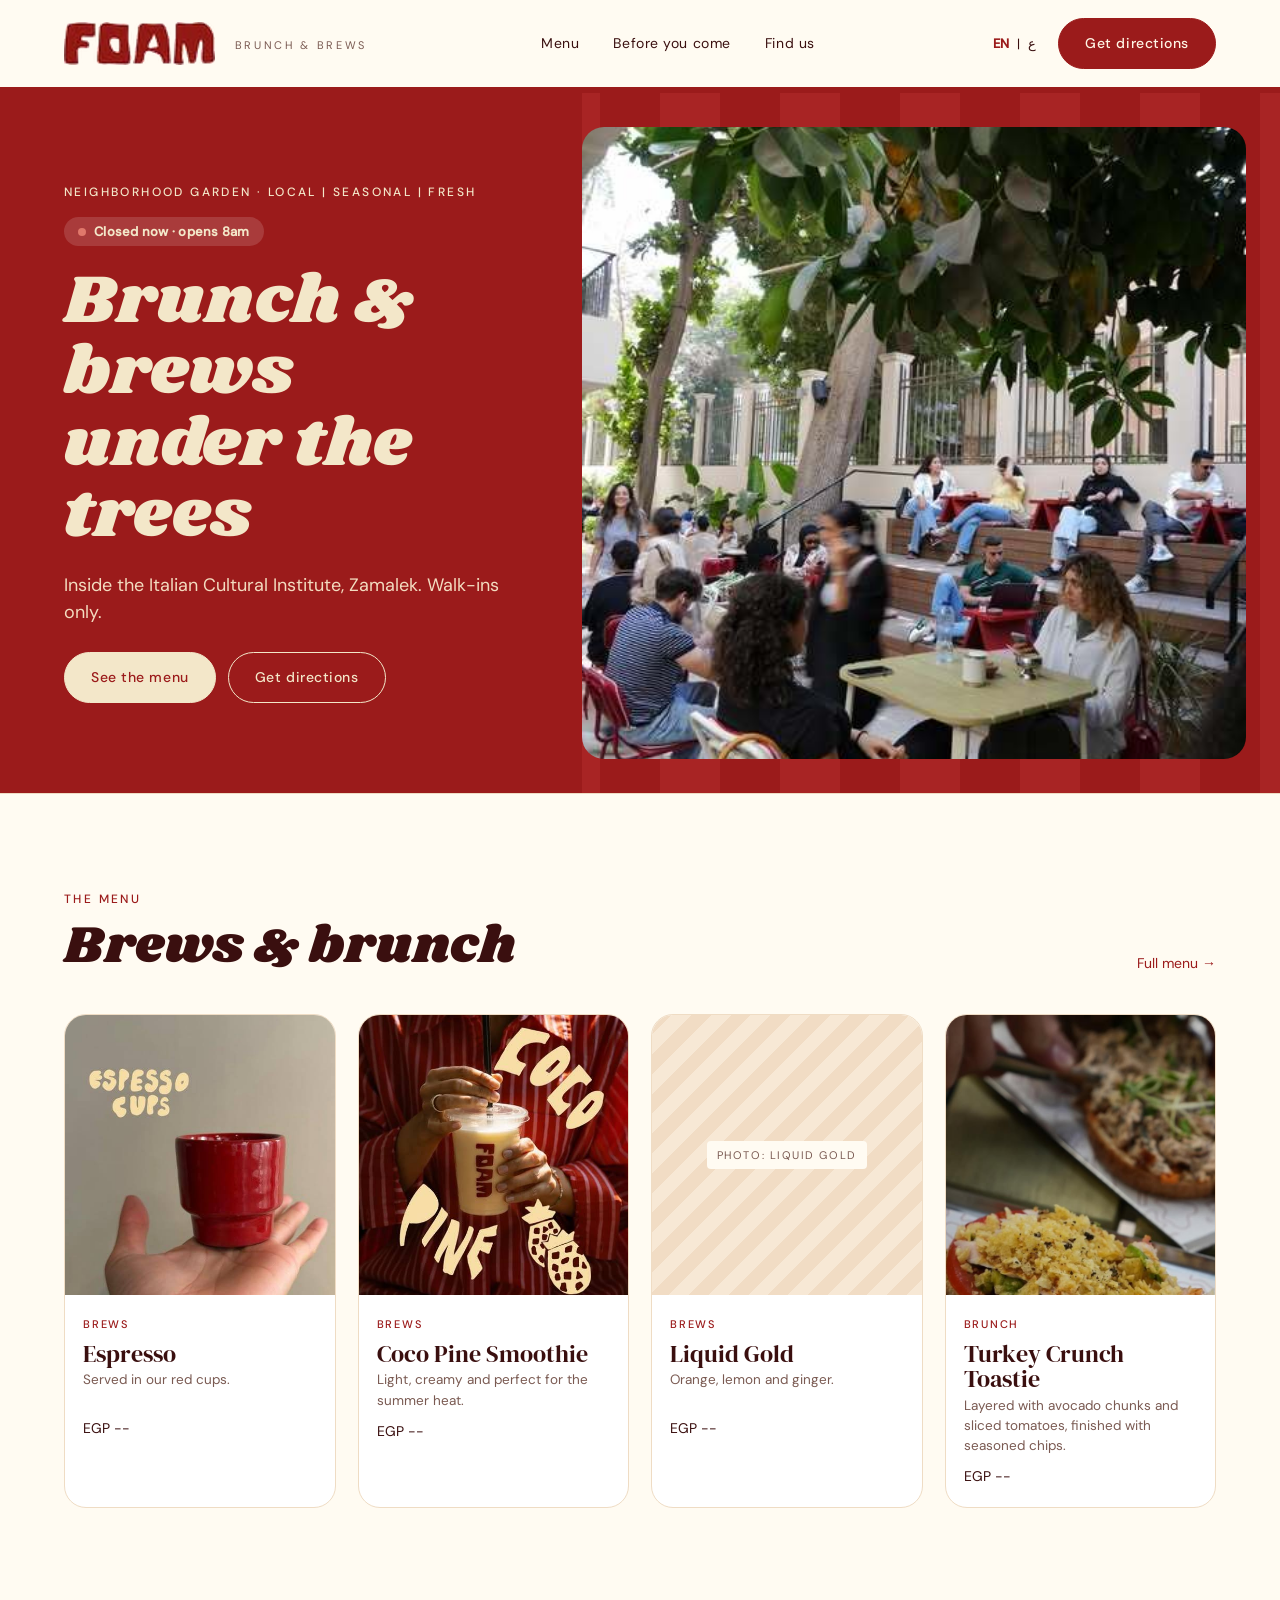
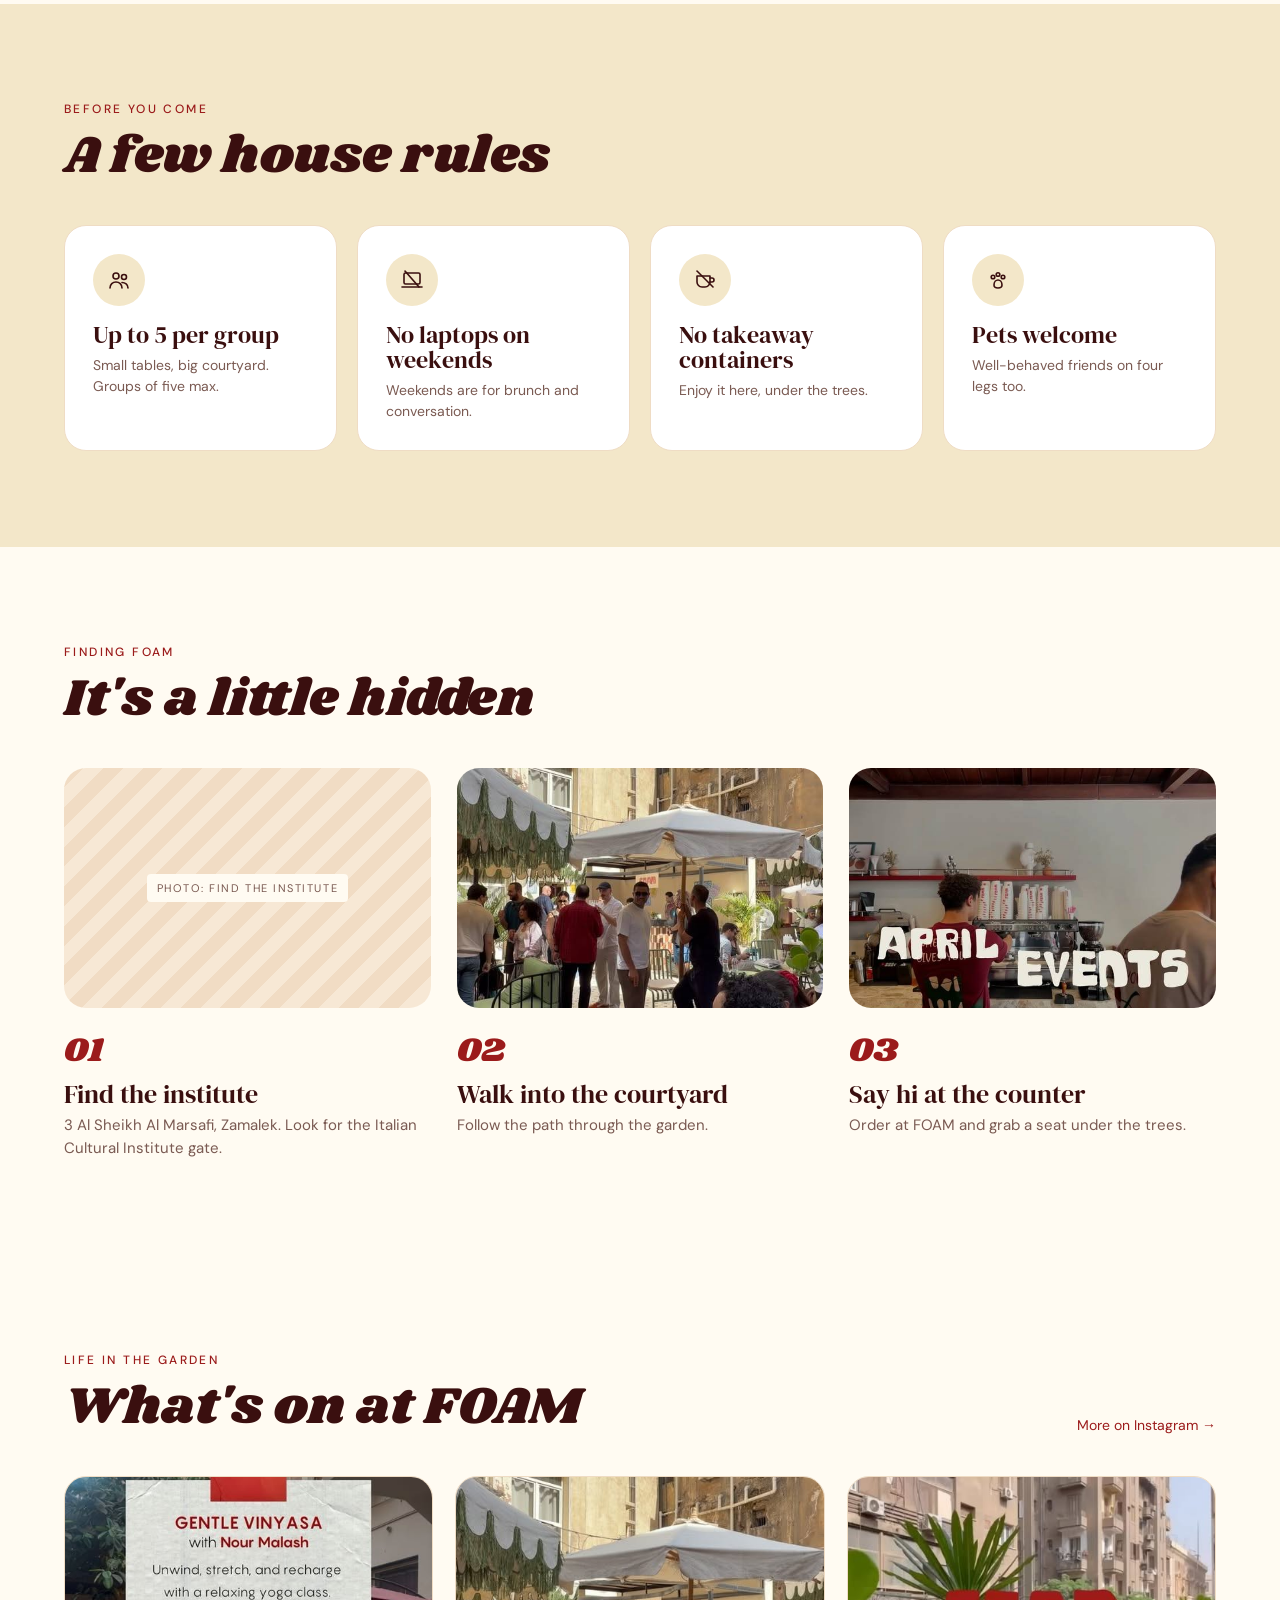
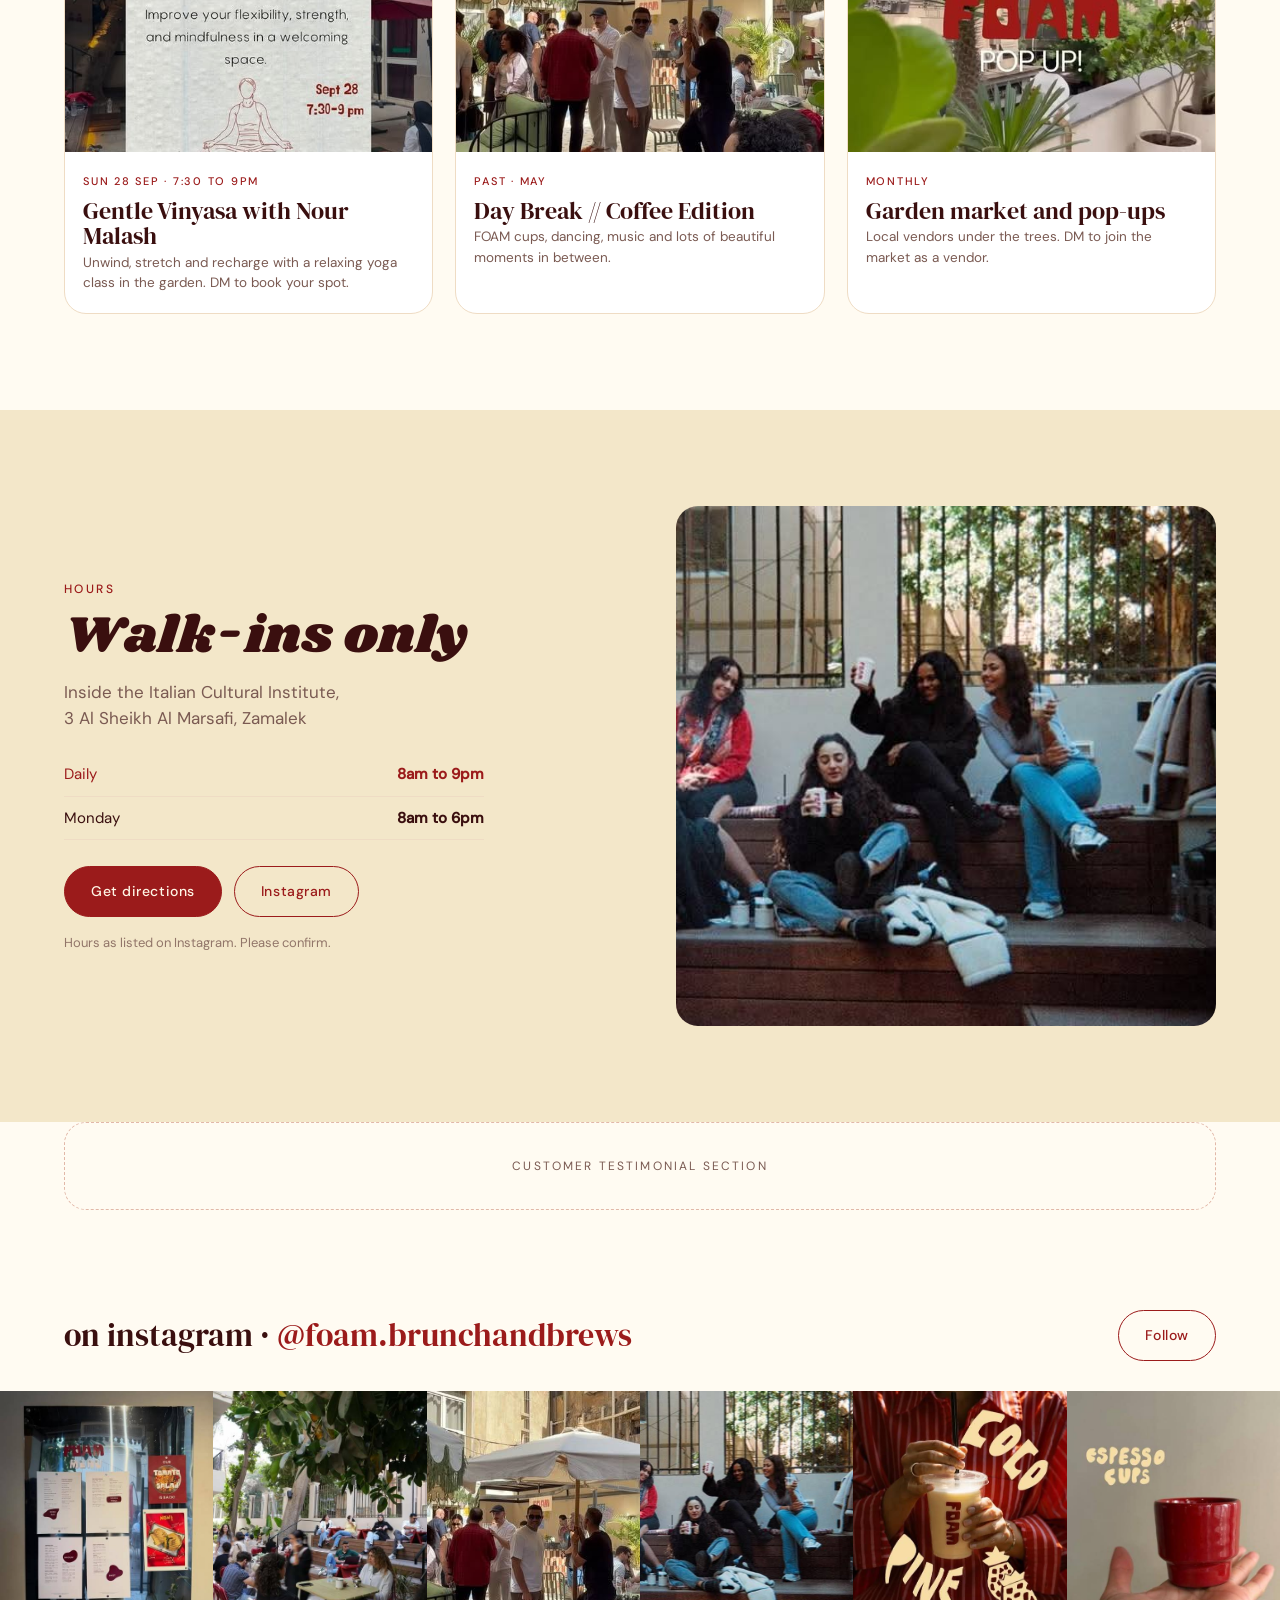
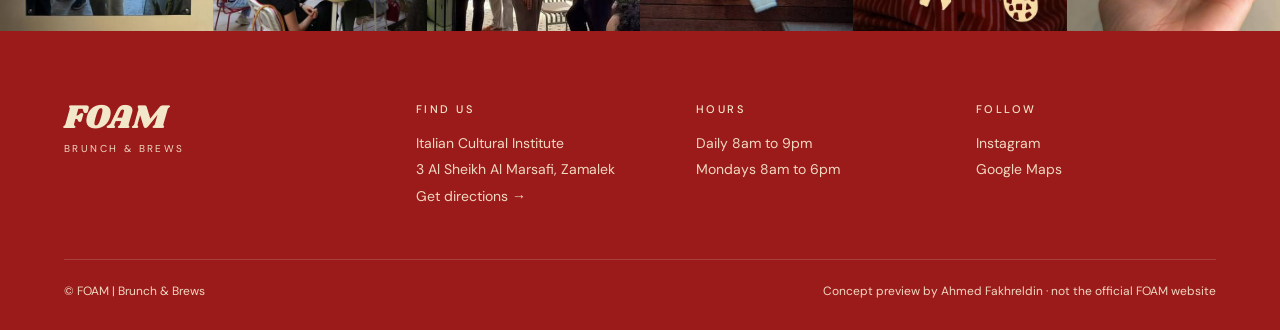
==== commit 3327048a: "Merge in real dishes, events, photos and a live open/closed badge Co-Authored-By: Claude Opus 5.5 (1" ====
--- a/index.html
+++ b/index.html
@@ -255,6 +255,11 @@
 .dark .ric{background:rgba(255,255,255,.1)}
 .foam .hero h1,.foam .sec h2,.foam .mintro h1,.foam .mblock h2{font-family:"Shrikhand",cursive;font-weight:400;letter-spacing:.01em}.foam .hero h1{font-size:68px}.foam .hero-panel{background:#9B1B1B repeating-linear-gradient(90deg,#9B1B1B 0 60px,#a82424 60px 120px)}.foam .hero-panel .hcopy{background:#9B1B1B}.foam .s-rules{background:#F3E7C9}.foam .card h4,.foam .rule h4{font-family:"DM Serif Display",serif}.foam .step .num{font-family:"Shrikhand"}.foam .hdr{border-bottom:6px solid #9B1B1B}.foam .ftr .wm b{font-family:"Shrikhand"}</style><meta content="Brunch and brews under the trees, inside the Italian Cultural Institute in Zamalek. Menu, house rules, hours and how to find us." name="description"/><meta content="#9B1B1B" name="theme-color"/><meta content="FOAM | Brunch &amp; Brews · Zamalek" property="og:title"/><meta content="Brunch and brews under the trees, inside the Italian Cultural Institute in Zamalek. Menu, house rules, hours and how to find us." property="og:description"/><meta content="img/foam/hero-garden-seating.jpg" property="og:image"/><meta content="noindex" name="robots"/><link href="img/foam/logo.png" rel="icon" type="image/png"/><link href="site.css" rel="stylesheet"/></head><body class="foam"><header class="hdr named"><div class="hbar"><a aria-label="FOAM home" class="brand" href="index.html"><img alt="FOAM" class="logoimg wide" src="img/foam/logo-wordmark.png"/><div class="wm"><b>FOAM</b><i>Brunch &amp; Brews</i></div></a>
 <nav class="nav"><a href="menu.html">Menu</a><a href="index.html#before">Before you come</a><a href="index.html#find">Find us</a></nav><div class="hr"><span class="lang"><button aria-pressed="true" type="button">EN</button><span aria-hidden="true">|</span><button aria-pressed="false" class="js-ar" lang="ar" type="button">ع</button></span><a class="btn primary" href="https://www.google.com/maps/search/?api=1&amp;query=FOAM+Brunch+%26+Brews%2C+3+Al+Sheikh+Al+Marsafi%2C+Zamalek%2C+Cairo" rel="noopener" target="_blank">Get directions</a><button aria-controls="mnav" aria-expanded="false" aria-label="Open menu" class="burger" type="button"><span><i></i><i></i><i></i></span></button></div></div></header><nav aria-label="Mobile" class="mnav" hidden="" id="mnav">
-<a class="big" href="menu.html">Menu</a><a class="big" href="index.html#before">Before you come</a><a class="big" href="index.html#find">Finding FOAM</a><a class="big" href="index.html#visit">Hours</a>
+<a class="big" href="menu.html">Menu</a><a class="big" href="index.html#before">Before you come</a><a class="big" href="index.html#events">What's on</a><a class="big" href="index.html#find">Finding FOAM</a><a class="big" href="index.html#visit">Hours</a>
 <div class="btns"><a class="btn primary" href="https://www.google.com/maps/search/?api=1&amp;query=FOAM+Brunch+%26+Brews%2C+3+Al+Sheikh+Al+Marsafi%2C+Zamalek%2C+Cairo" rel="noopener" target="_blank">Get directions</a><a class="btn ghost" href="https://www.instagram.com/foam.brunchandbrews/" rel="noopener" target="_blank">Instagram</a></div>
-<p class="mnav-meta">Italian Cultural Institute<br/>3 Al Sheikh Al Marsafi, Zamalek<br/>Walk-ins only</p></nav><section class="hero hero-panel"><div class="hphoto"><div class="ph real" style="background-image:url(img/foam/hero-garden-seating.jpg);background-position:center;background-size:cover"></div></div><div class="hcopy"><span class="eyebrow">Neighborhood garden · local | seasonal | fresh</span><h1>Brunch &amp; brews under the trees</h1><p>Inside the Italian Cultural Institute, Zamalek. Walk-ins only.</p><div class="btns"><a class="btn primary" href="menu.html">See the menu</a><a class="btn ghost" href="https://www.google.com/maps/search/?api=1&amp;query=FOAM+Brunch+%26+Brews%2C+3+Al+Sheikh+Al+Marsafi%2C+Zamalek%2C+Cairo" rel="noopener" target="_blank">Get directions</a></div></div></section><section class="sec s-cards" id="menu"><div class="shead"><div><span class="eyebrow">The menu</span><h2>Brews &amp; brunch</h2></div><a class="more" href="menu.html">Full menu →</a></div><div class="cards n4"><a class="card" href="menu.html#coffee"><div class="ph real" style="background-image:url(img/foam/brand-espresso-cup.jpg);background-position:center 70%;background-size:cover"></div><div class="cin"><span class="cat">Brews</span><h4>Espresso</h4><p>Served in our red cups.</p><div class="price"><span>EGP --</span></div></div></a><a class="card" href="menu.html#fresh"><div class="ph real" style="background-image:url(img/foam/drink-coco-pine.jpg);background-position:center;background-size:cover"></div><div class="cin"><span class="cat">Brews</span><h4>Coco Pine</h4><p>Description from your menu.</p><div class="price"><span>EGP --</span></div></div></a><a class="card" href="menu.html#fresh"><div class="ph none"><span>Photo: Liquid Gold</span></div><div class="cin"><span class="cat">Brews</span><h4>Liquid Gold</h4><p>Orange, lemon and ginger.</p><div class="price"><span>EGP --</span></div></div></a><a class="card" href="menu.html#brunch"><div class="ph none"><span>Photo: Roast beef sandwich</span></div><div class="cin"><span class="cat">Brunch</span><h4>Roast beef sandwich</h4><p>Onion jam and smoked cheddar.</p><div class="price"><span>EGP --</span></div></div></a></div></section><section class="sec s-rules rules" id="before"><div class="shead"><div><span class="eyebrow">Before you come</span><h2>A few house rules</h2></div></div><div class="rules-grid"><div class="rule"><div class="ric"><svg fill="none" height="24" stroke="currentColor" stroke-linecap="round" stroke-linejoin="round" stroke-width="1.6" viewbox="0 0 24 24" width="24"><circle cx="9" cy="8" r="3"></circle><circle cx="17" cy="9" r="2.5"></circle><path d="M3 20c0-3.5 2.7-6 6-6s6 2.5 6 6M15 14.5c3 0 6 2 6 5.5"></path></svg></div><h4>Up to 5 per group</h4><p>Small tables, big courtyard. Groups of five max.</p></div><div class="rule"><div class="ric"><svg fill="none" height="24" stroke="currentColor" stroke-linecap="round" stroke-linejoin="round" stroke-width="1.6" viewbox="0 0 24 24" width="24"><rect height="11" rx="1.5" width="16" x="4" y="5"></rect><path d="M2 19h20"></path><path d="M5 3l14 16"></path></svg></div><h4>No laptops on weekends</h4><p>Weekends are for brunch and conversation.</p></div><div class="rule"><div class="ric"><svg fill="none" height="24" stroke="currentColor" stroke-linecap="round" stroke-linejoin="round" stroke-width="1.6" viewbox="0 0 24 24" width="24"><path d="M4 8h13v6a5 5 0 01-5 5H9a5 5 0 01-5-5z"></path><path d="M17 10h2a2 2 0 010 4h-2"></path><path d="M4 3l16 16"></path></svg></div><h4>No takeaway containers</h4><p>Enjoy it here, under the trees.</p></div><div class="rule"><div class="ric"><svg fill="none" height="24" stroke="currentColor" stroke-linecap="round" stroke-linejoin="round" stroke-width="1.6" viewbox="0 0 24 24" width="24"><circle cx="7" cy="9" r="1.8"></circle><circle cx="12" cy="6.5" r="1.8"></circle><circle cx="17" cy="9" r="1.8"></circle><path d="M8 17c0-3 2-5 4-5s4 2 4 5-2 3-4 3-4 0-4-3z"></path></svg></div><h4>Pets welcome</h4><p>Well-behaved friends on four legs too.</p></div></div></section><section class="sec s-steps" id="find"><div class="shead"><div><span class="eyebrow">Finding FOAM</span><h2>It's a little hidden</h2></div></div><div class="steps-grid"><div class="step"><div class="ph none"><span>Photo: Find the institute</span></div><span class="num">01</span><h4>Find the institute</h4><p>3 Al Sheikh Al Marsafi, Zamalek. Look for the Italian Cultural Institute gate.</p></div><div class="step"><div class="ph real" style="background-image:url(img/foam/exterior-umbrellas.jpg);background-position:center;background-size:cover"></div><span class="num">02</span><h4>Walk into the courtyard</h4><p>Follow the path through the garden.</p></div><div class="step"><div class="ph real" style="background-image:url(img/foam/interior-bar.jpg);background-position:center 15%;background-size:cover"></div><span class="num">03</span><h4>Say hi at the counter</h4><p>Order at FOAM and grab a seat under the trees.</p></div></div></section><section class="sec s-visit tint" id="visit"><div class="two"><div class="txt"><span class="eyebrow">Hours</span><h2>Walk-ins only</h2><p>Inside the Italian Cultural Institute,<br/>3 Al Sheikh Al Marsafi, Zamalek</p><div class="hours"><div class="hrow"><span>Daily</span><b>8am to 9pm</b></div><div class="hrow"><span>Monday</span><b>8am to 6pm</b></div></div><div class="btns"><a class="btn primary" href="https://www.google.com/maps/search/?api=1&amp;query=FOAM+Brunch+%26+Brews%2C+3+Al+Sheikh+Al+Marsafi%2C+Zamalek%2C+Cairo" rel="noopener" target="_blank">Get directions</a><a class="btn ghost" href="https://www.instagram.com/foam.brunchandbrews/" rel="noopener" target="_blank">Instagram</a></div><p class="note">Hours as listed on Instagram. Please confirm.</p></div><div class="pic"><div class="ph real" style="background-image:url(img/foam/terrace-bench.jpg);background-position:center;background-size:cover"></div></div></div></section><section class="sec testi-sec"><div class="testi">Customer testimonial section</div></section><section class="igsec"><div class="ighead"><h3>on instagram · <span>@foam.brunchandbrews</span></h3><a class="btn ghost" href="https://www.instagram.com/foam.brunchandbrews/" rel="noopener" target="_blank">Follow</a></div><div class="iggrid"><a aria-label="FOAM on Instagram" class="igt" href="https://www.instagram.com/foam.brunchandbrews/" rel="noopener" target="_blank"><div class="ph real" style="background-image:url(img/foam/brand-menu-board.jpg);background-position:center;background-size:cover"></div></a><a aria-label="FOAM on Instagram" class="igt" href="https://www.instagram.com/foam.brunchandbrews/" rel="noopener" target="_blank"><div class="ph real" style="background-image:url(img/foam/hero-garden-seating.jpg);background-position:center;background-size:cover"></div></a><a aria-label="FOAM on Instagram" class="igt" href="https://www.instagram.com/foam.brunchandbrews/" rel="noopener" target="_blank"><div class="ph real" style="background-image:url(img/foam/exterior-umbrellas.jpg);background-position:center;background-size:cover"></div></a><a aria-label="FOAM on Instagram" class="igt" href="https://www.instagram.com/foam.brunchandbrews/" rel="noopener" target="_blank"><div class="ph real" style="background-image:url(img/foam/terrace-bench.jpg);background-position:center;background-size:cover"></div></a><a aria-label="FOAM on Instagram" class="igt" href="https://www.instagram.com/foam.brunchandbrews/" rel="noopener" target="_blank"><div class="ph real" style="background-image:url(img/foam/drink-coco-pine.jpg);background-position:center;background-size:cover"></div></a><a aria-label="FOAM on Instagram" class="igt" href="https://www.instagram.com/foam.brunchandbrews/" rel="noopener" target="_blank"><div class="ph real" style="background-image:url(img/foam/brand-espresso-cup.jpg);background-position:center 70%;background-size:cover"></div></a></div></section><footer class="ftr"><div class="fgrid"><div><div class="wm"><b>FOAM</b><i>Brunch &amp; Brews</i></div></div><div><h5>Find us</h5><p>Italian Cultural Institute<br/>3 Al Sheikh Al Marsafi, Zamalek<br/><a href="https://www.google.com/maps/search/?api=1&amp;query=FOAM+Brunch+%26+Brews%2C+3+Al+Sheikh+Al+Marsafi%2C+Zamalek%2C+Cairo" rel="noopener" target="_blank">Get directions →</a></p></div><div><h5>Hours</h5><p>Daily 8am to 9pm<br/>Mondays 8am to 6pm</p></div><div><h5>Follow</h5><p><a href="https://www.instagram.com/foam.brunchandbrews/" rel="noopener" target="_blank">Instagram</a><br/><a href="https://www.google.com/maps/search/?api=1&amp;query=FOAM+Brunch+%26+Brews%2C+3+Al+Sheikh+Al+Marsafi%2C+Zamalek%2C+Cairo" rel="noopener" target="_blank">Google Maps</a></p></div></div><div class="fbot"><span>© FOAM | Brunch &amp; Brews</span><span>Concept preview by Ahmed Fakhreldin · not the official FOAM website</span></div></footer><nav class="mbar"><a href="menu.html"><span class="mi"><svg fill="none" height="24" stroke="currentColor" stroke-linecap="round" stroke-linejoin="round" stroke-width="1.6" viewbox="0 0 24 24" width="24"><path d="M5 4h14v16H5zM8 8h8M8 12h8M8 16h5"></path></svg></span>Menu</a><a href="https://www.google.com/maps/search/?api=1&amp;query=FOAM+Brunch+%26+Brews%2C+3+Al+Sheikh+Al+Marsafi%2C+Zamalek%2C+Cairo" rel="noopener" target="_blank"><span class="mi"><svg fill="none" height="24" stroke="currentColor" stroke-linecap="round" stroke-linejoin="round" stroke-width="1.6" viewbox="0 0 24 24" width="24"><path d="M12 21s7-6 7-11a7 7 0 10-14 0c0 5 7 11 7 11z"></path><circle cx="12" cy="10" r="2.5"></circle></svg></span>Directions</a><a class="hot" href="https://www.instagram.com/foam.brunchandbrews/" rel="noopener" target="_blank"><span class="mi"><svg fill="none" height="24" stroke="currentColor" stroke-linecap="round" stroke-linejoin="round" stroke-width="1.6" viewbox="0 0 24 24" width="24"><path d="M4 20l1.3-4A8 8 0 1112 20a8 8 0 01-4-1z"></path></svg></span>Instagram</a></nav><script defer="" src="site.js"></script></body></html>+<p class="mnav-meta">Italian Cultural Institute<br/>3 Al Sheikh Al Marsafi, Zamalek<br/>Walk-ins only</p></nav><section class="hero hero-panel"><div class="hphoto"><div class="ph real" style="background-image:url(img/foam/hero-garden-seating.jpg);background-position:center;background-size:cover"></div></div><div class="hcopy"><span class="eyebrow">Neighborhood garden · local | seasonal | fresh</span><a class="status js-status" href="index.html#visit"><i></i><span class="js-status-text">Open daily 8am to 9pm</span></a><h1>Brunch &amp; brews under the trees</h1><p>Inside the Italian Cultural Institute, Zamalek. Walk-ins only.</p><div class="btns"><a class="btn primary" href="menu.html">See the menu</a><a class="btn ghost" href="https://www.google.com/maps/search/?api=1&amp;query=FOAM+Brunch+%26+Brews%2C+3+Al+Sheikh+Al+Marsafi%2C+Zamalek%2C+Cairo" rel="noopener" target="_blank">Get directions</a></div></div></section><section class="sec s-cards" id="menu"><div class="shead"><div><span class="eyebrow">The menu</span><h2>Brews &amp; brunch</h2></div><a class="more" href="menu.html">Full menu →</a></div><div class="cards n4"><a class="card" href="menu.html#coffee"><div class="ph real" style="background-image:url(img/foam/brand-espresso-cup.jpg);background-position:center 70%;background-size:cover"></div><div class="cin"><span class="cat">Brews</span><h4>Espresso</h4><p>Served in our red cups.</p><div class="price"><span>EGP --</span></div></div></a><a class="card" href="menu.html#fresh"><div class="ph real" style="background-image:url(img/foam/drink-coco-pine.jpg);background-position:center;background-size:cover"></div><div class="cin"><span class="cat">Brews</span><h4>Coco Pine Smoothie</h4><p>Light, creamy and perfect for the summer heat.</p><div class="price"><span>EGP --</span></div></div></a><a class="card" href="menu.html#fresh"><div class="ph none"><span>Photo: Liquid Gold</span></div><div class="cin"><span class="cat">Brews</span><h4>Liquid Gold</h4><p>Orange, lemon and ginger.</p><div class="price"><span>EGP --</span></div></div></a><a class="card" href="menu.html#brunch"><div aria-label="Turkey Crunch Toastie" class="ph real" role="img" style="background-image:url(img/foam/food-turkey-crunch.jpg);background-position:center;background-size:cover"></div><div class="cin"><span class="cat">Brunch</span><h4>Turkey Crunch Toastie</h4><p>Layered with avocado chunks and sliced tomatoes, finished with seasoned chips.</p><div class="price"><span>EGP --</span></div></div></a></div></section><section class="sec s-rules rules" id="before"><div class="shead"><div><span class="eyebrow">Before you come</span><h2>A few house rules</h2></div></div><div class="rules-grid"><div class="rule"><div class="ric"><svg fill="none" height="24" stroke="currentColor" stroke-linecap="round" stroke-linejoin="round" stroke-width="1.6" viewbox="0 0 24 24" width="24"><circle cx="9" cy="8" r="3"></circle><circle cx="17" cy="9" r="2.5"></circle><path d="M3 20c0-3.5 2.7-6 6-6s6 2.5 6 6M15 14.5c3 0 6 2 6 5.5"></path></svg></div><h4>Up to 5 per group</h4><p>Small tables, big courtyard. Groups of five max.</p></div><div class="rule"><div class="ric"><svg fill="none" height="24" stroke="currentColor" stroke-linecap="round" stroke-linejoin="round" stroke-width="1.6" viewbox="0 0 24 24" width="24"><rect height="11" rx="1.5" width="16" x="4" y="5"></rect><path d="M2 19h20"></path><path d="M5 3l14 16"></path></svg></div><h4>No laptops on weekends</h4><p>Weekends are for brunch and conversation.</p></div><div class="rule"><div class="ric"><svg fill="none" height="24" stroke="currentColor" stroke-linecap="round" stroke-linejoin="round" stroke-width="1.6" viewbox="0 0 24 24" width="24"><path d="M4 8h13v6a5 5 0 01-5 5H9a5 5 0 01-5-5z"></path><path d="M17 10h2a2 2 0 010 4h-2"></path><path d="M4 3l16 16"></path></svg></div><h4>No takeaway containers</h4><p>Enjoy it here, under the trees.</p></div><div class="rule"><div class="ric"><svg fill="none" height="24" stroke="currentColor" stroke-linecap="round" stroke-linejoin="round" stroke-width="1.6" viewbox="0 0 24 24" width="24"><circle cx="7" cy="9" r="1.8"></circle><circle cx="12" cy="6.5" r="1.8"></circle><circle cx="17" cy="9" r="1.8"></circle><path d="M8 17c0-3 2-5 4-5s4 2 4 5-2 3-4 3-4 0-4-3z"></path></svg></div><h4>Pets welcome</h4><p>Well-behaved friends on four legs too.</p></div></div></section><section class="sec s-steps" id="find"><div class="shead"><div><span class="eyebrow">Finding FOAM</span><h2>It's a little hidden</h2></div></div><div class="steps-grid"><div class="step"><div class="ph none"><span>Photo: Find the institute</span></div><span class="num">01</span><h4>Find the institute</h4><p>3 Al Sheikh Al Marsafi, Zamalek. Look for the Italian Cultural Institute gate.</p></div><div class="step"><div class="ph real" style="background-image:url(img/foam/exterior-umbrellas.jpg);background-position:center;background-size:cover"></div><span class="num">02</span><h4>Walk into the courtyard</h4><p>Follow the path through the garden.</p></div><div class="step"><div class="ph real" style="background-image:url(img/foam/interior-bar.jpg);background-position:center 15%;background-size:cover"></div><span class="num">03</span><h4>Say hi at the counter</h4><p>Order at FOAM and grab a seat under the trees.</p></div></div></section><section class="sec s-events" id="events"><div class="shead"><div><span class="eyebrow">Life in the garden</span><h2>What's on at FOAM</h2></div><a class="more" href="https://www.instagram.com/foam.brunchandbrews/" rel="noopener" target="_blank">More on Instagram →</a></div>
+<div class="cards n3">
+<a class="card" href="https://www.instagram.com/foam.brunchandbrews/" rel="noopener" target="_blank"><div aria-label="Gentle Vinyasa poster" class="ph real" role="img" style="background-image:url(img/foam/event-yoga.jpg);background-position:center 30%;background-size:cover"></div><div class="cin"><span class="cat">Sun 28 Sep · 7:30 to 9pm</span><h4>Gentle Vinyasa with Nour Malash</h4><p>Unwind, stretch and recharge with a relaxing yoga class in the garden. DM to book your spot.</p></div></a>
+<a class="card" href="https://www.instagram.com/foam.brunchandbrews/" rel="noopener" target="_blank"><div aria-label="Day Break Coffee Edition" class="ph real" role="img" style="background-image:url(img/foam/event-daybreak.jpg);background-position:center;background-size:cover"></div><div class="cin"><span class="cat">Past · May</span><h4>Day Break // Coffee Edition</h4><p>FOAM cups, dancing, music and lots of beautiful moments in between.</p></div></a>
+<a class="card" href="https://www.instagram.com/foam.brunchandbrews/" rel="noopener" target="_blank"><div aria-label="FOAM pop-up sign" class="ph real" role="img" style="background-image:url(img/foam/event-popup.jpg);background-position:center;background-size:cover"></div><div class="cin"><span class="cat">Monthly</span><h4>Garden market and pop-ups</h4><p>Local vendors under the trees. DM to join the market as a vendor.</p></div></a>
+</div></section><section class="sec s-visit tint" id="visit"><div class="two"><div class="txt"><span class="eyebrow">Hours</span><h2>Walk-ins only</h2><p>Inside the Italian Cultural Institute,<br/>3 Al Sheikh Al Marsafi, Zamalek</p><div class="hours"><div class="hrow"><span>Daily</span><b>8am to 9pm</b></div><div class="hrow"><span>Monday</span><b>8am to 6pm</b></div></div><div class="btns"><a class="btn primary" href="https://www.google.com/maps/search/?api=1&amp;query=FOAM+Brunch+%26+Brews%2C+3+Al+Sheikh+Al+Marsafi%2C+Zamalek%2C+Cairo" rel="noopener" target="_blank">Get directions</a><a class="btn ghost" href="https://www.instagram.com/foam.brunchandbrews/" rel="noopener" target="_blank">Instagram</a></div><p class="note">Hours as listed on Instagram. Please confirm.</p></div><div class="pic"><div class="ph real" style="background-image:url(img/foam/terrace-bench.jpg);background-position:center;background-size:cover"></div></div></div></section><section class="sec testi-sec"><div class="testi">Customer testimonial section</div></section><section class="igsec"><div class="ighead"><h3>on instagram · <span>@foam.brunchandbrews</span></h3><a class="btn ghost" href="https://www.instagram.com/foam.brunchandbrews/" rel="noopener" target="_blank">Follow</a></div><div class="iggrid"><a aria-label="FOAM on Instagram" class="igt" href="https://www.instagram.com/foam.brunchandbrews/" rel="noopener" target="_blank"><div class="ph real" style="background-image:url(img/foam/brand-menu-board.jpg);background-position:center;background-size:cover"></div></a><a aria-label="FOAM on Instagram" class="igt" href="https://www.instagram.com/foam.brunchandbrews/" rel="noopener" target="_blank"><div class="ph real" style="background-image:url(img/foam/hero-garden-seating.jpg);background-position:center;background-size:cover"></div></a><a aria-label="FOAM on Instagram" class="igt" href="https://www.instagram.com/foam.brunchandbrews/" rel="noopener" target="_blank"><div class="ph real" style="background-image:url(img/foam/exterior-umbrellas.jpg);background-position:center;background-size:cover"></div></a><a aria-label="FOAM on Instagram" class="igt" href="https://www.instagram.com/foam.brunchandbrews/" rel="noopener" target="_blank"><div class="ph real" style="background-image:url(img/foam/terrace-bench.jpg);background-position:center;background-size:cover"></div></a><a aria-label="FOAM on Instagram" class="igt" href="https://www.instagram.com/foam.brunchandbrews/" rel="noopener" target="_blank"><div class="ph real" style="background-image:url(img/foam/drink-coco-pine.jpg);background-position:center;background-size:cover"></div></a><a aria-label="FOAM on Instagram" class="igt" href="https://www.instagram.com/foam.brunchandbrews/" rel="noopener" target="_blank"><div class="ph real" style="background-image:url(img/foam/brand-espresso-cup.jpg);background-position:center 70%;background-size:cover"></div></a></div></section><footer class="ftr"><div class="fgrid"><div><div class="wm"><b>FOAM</b><i>Brunch &amp; Brews</i></div></div><div><h5>Find us</h5><p>Italian Cultural Institute<br/>3 Al Sheikh Al Marsafi, Zamalek<br/><a href="https://www.google.com/maps/search/?api=1&amp;query=FOAM+Brunch+%26+Brews%2C+3+Al+Sheikh+Al+Marsafi%2C+Zamalek%2C+Cairo" rel="noopener" target="_blank">Get directions →</a></p></div><div><h5>Hours</h5><p>Daily 8am to 9pm<br/>Mondays 8am to 6pm</p></div><div><h5>Follow</h5><p><a href="https://www.instagram.com/foam.brunchandbrews/" rel="noopener" target="_blank">Instagram</a><br/><a href="https://www.google.com/maps/search/?api=1&amp;query=FOAM+Brunch+%26+Brews%2C+3+Al+Sheikh+Al+Marsafi%2C+Zamalek%2C+Cairo" rel="noopener" target="_blank">Google Maps</a></p></div></div><div class="fbot"><span>© FOAM | Brunch &amp; Brews</span><span>Concept preview by Ahmed Fakhreldin · not the official FOAM website</span></div></footer><nav class="mbar"><a href="menu.html"><span class="mi"><svg fill="none" height="24" stroke="currentColor" stroke-linecap="round" stroke-linejoin="round" stroke-width="1.6" viewbox="0 0 24 24" width="24"><path d="M5 4h14v16H5zM8 8h8M8 12h8M8 16h5"></path></svg></span>Menu</a><a href="https://www.google.com/maps/search/?api=1&amp;query=FOAM+Brunch+%26+Brews%2C+3+Al+Sheikh+Al+Marsafi%2C+Zamalek%2C+Cairo" rel="noopener" target="_blank"><span class="mi"><svg fill="none" height="24" stroke="currentColor" stroke-linecap="round" stroke-linejoin="round" stroke-width="1.6" viewbox="0 0 24 24" width="24"><path d="M12 21s7-6 7-11a7 7 0 10-14 0c0 5 7 11 7 11z"></path><circle cx="12" cy="10" r="2.5"></circle></svg></span>Directions</a><a class="hot" href="https://www.instagram.com/foam.brunchandbrews/" rel="noopener" target="_blank"><span class="mi"><svg fill="none" height="24" stroke="currentColor" stroke-linecap="round" stroke-linejoin="round" stroke-width="1.6" viewbox="0 0 24 24" width="24"><path d="M4 20l1.3-4A8 8 0 1112 20a8 8 0 01-4-1z"></path></svg></span>Instagram</a></nav><script defer="" src="site.js"></script></body></html>
--- a/site.css
+++ b/site.css
@@ -61,3 +61,12 @@
 .ftr a:hover{text-decoration:underline;text-underline-offset:3px}
 .nav a:hover:after{transform:scaleX(1)}
 }
+/* live open / closed status (Cairo time) */
+.status{display:inline-flex;align-items:center;gap:8px;font:600 13px/1 var(--fb);letter-spacing:.02em;padding:8px 14px;border-radius:999px;background:rgba(255,255,255,.14);color:inherit;margin:4px 0 14px;align-self:flex-start;width:max-content}
+.status i{width:8px;height:8px;border-radius:50%;background:#c9b8a8}
+.status.is-open i{background:#3fae5a;box-shadow:0 0 0 4px rgba(63,174,90,.22)}
+.status.is-closed i{background:#e0786b}
+.mintro .status{background:var(--tint);color:var(--ink);margin-top:14px}
+.s-events .card .cat{white-space:normal}
+.s-events .cards.n3 .ph{aspect-ratio:4/3;height:auto}
+.hours .hrow.is-today b,.hours .hrow.is-today span{color:var(--accent)}
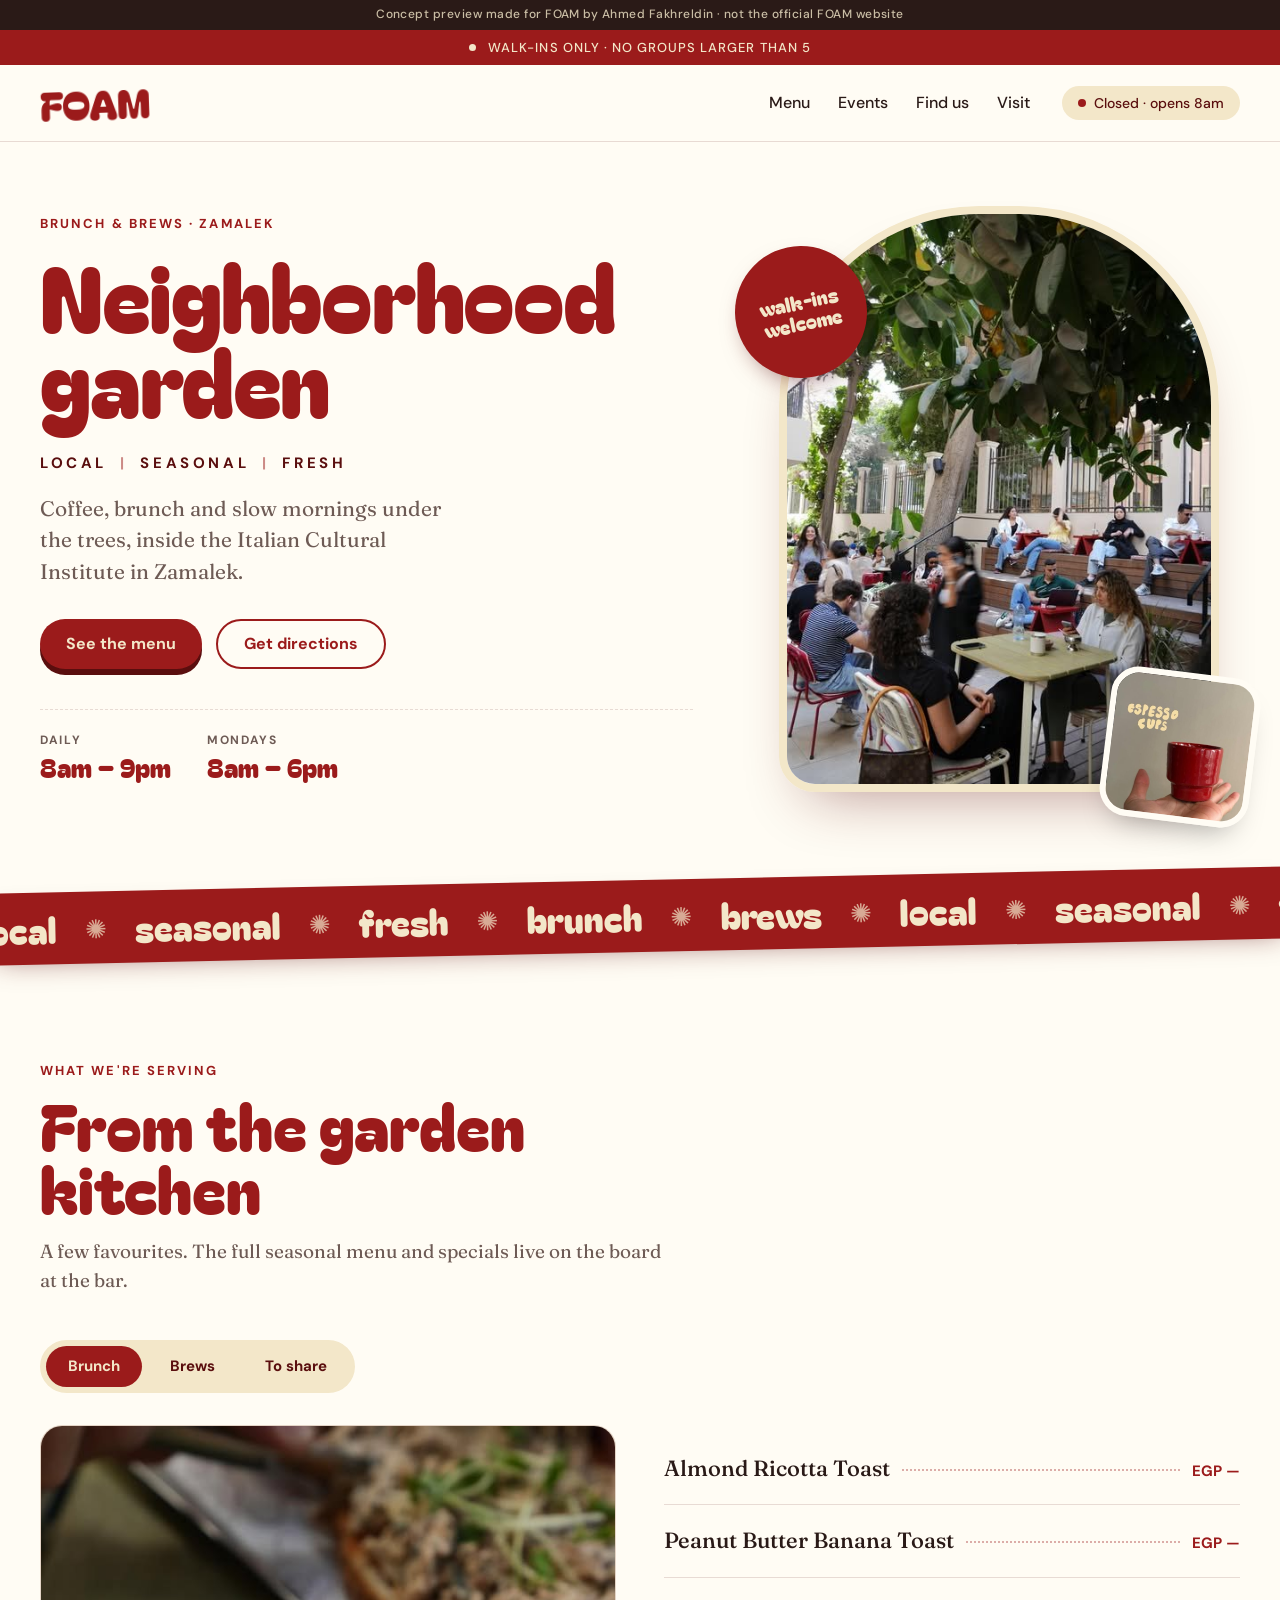
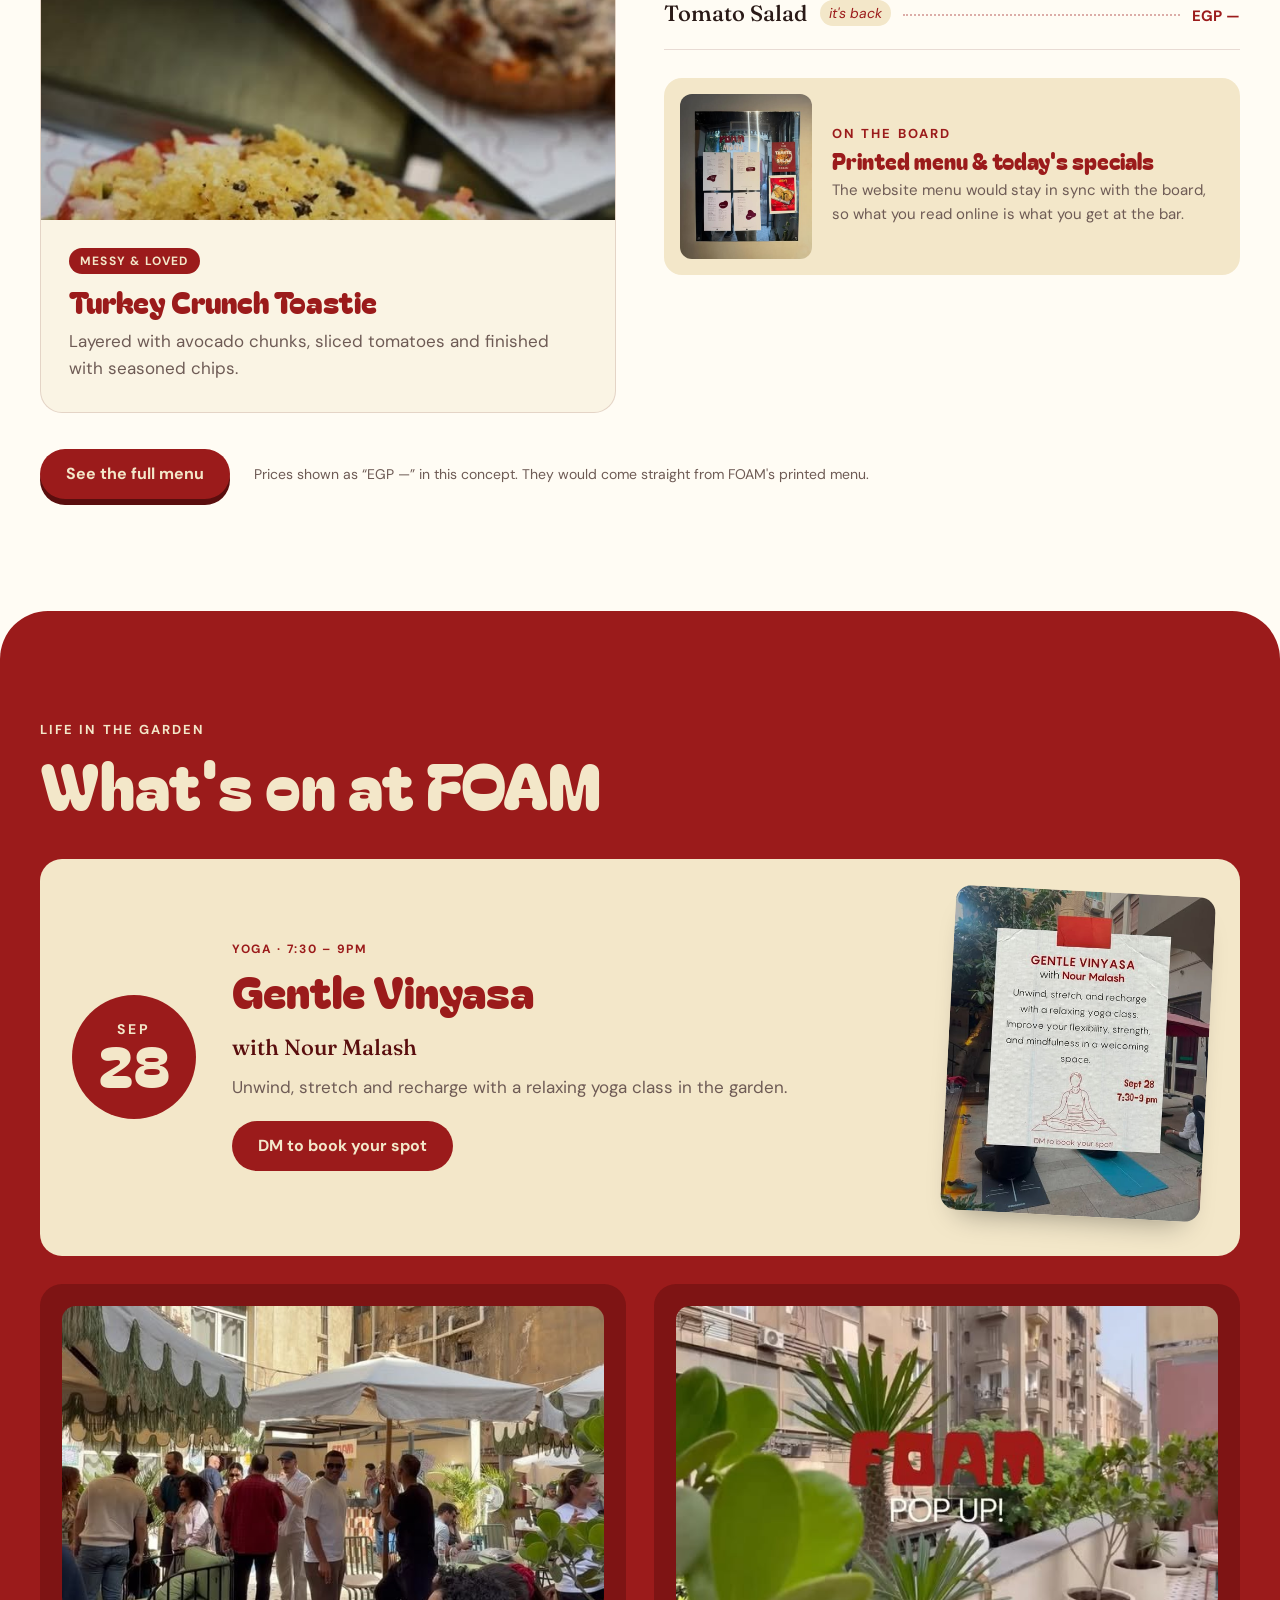
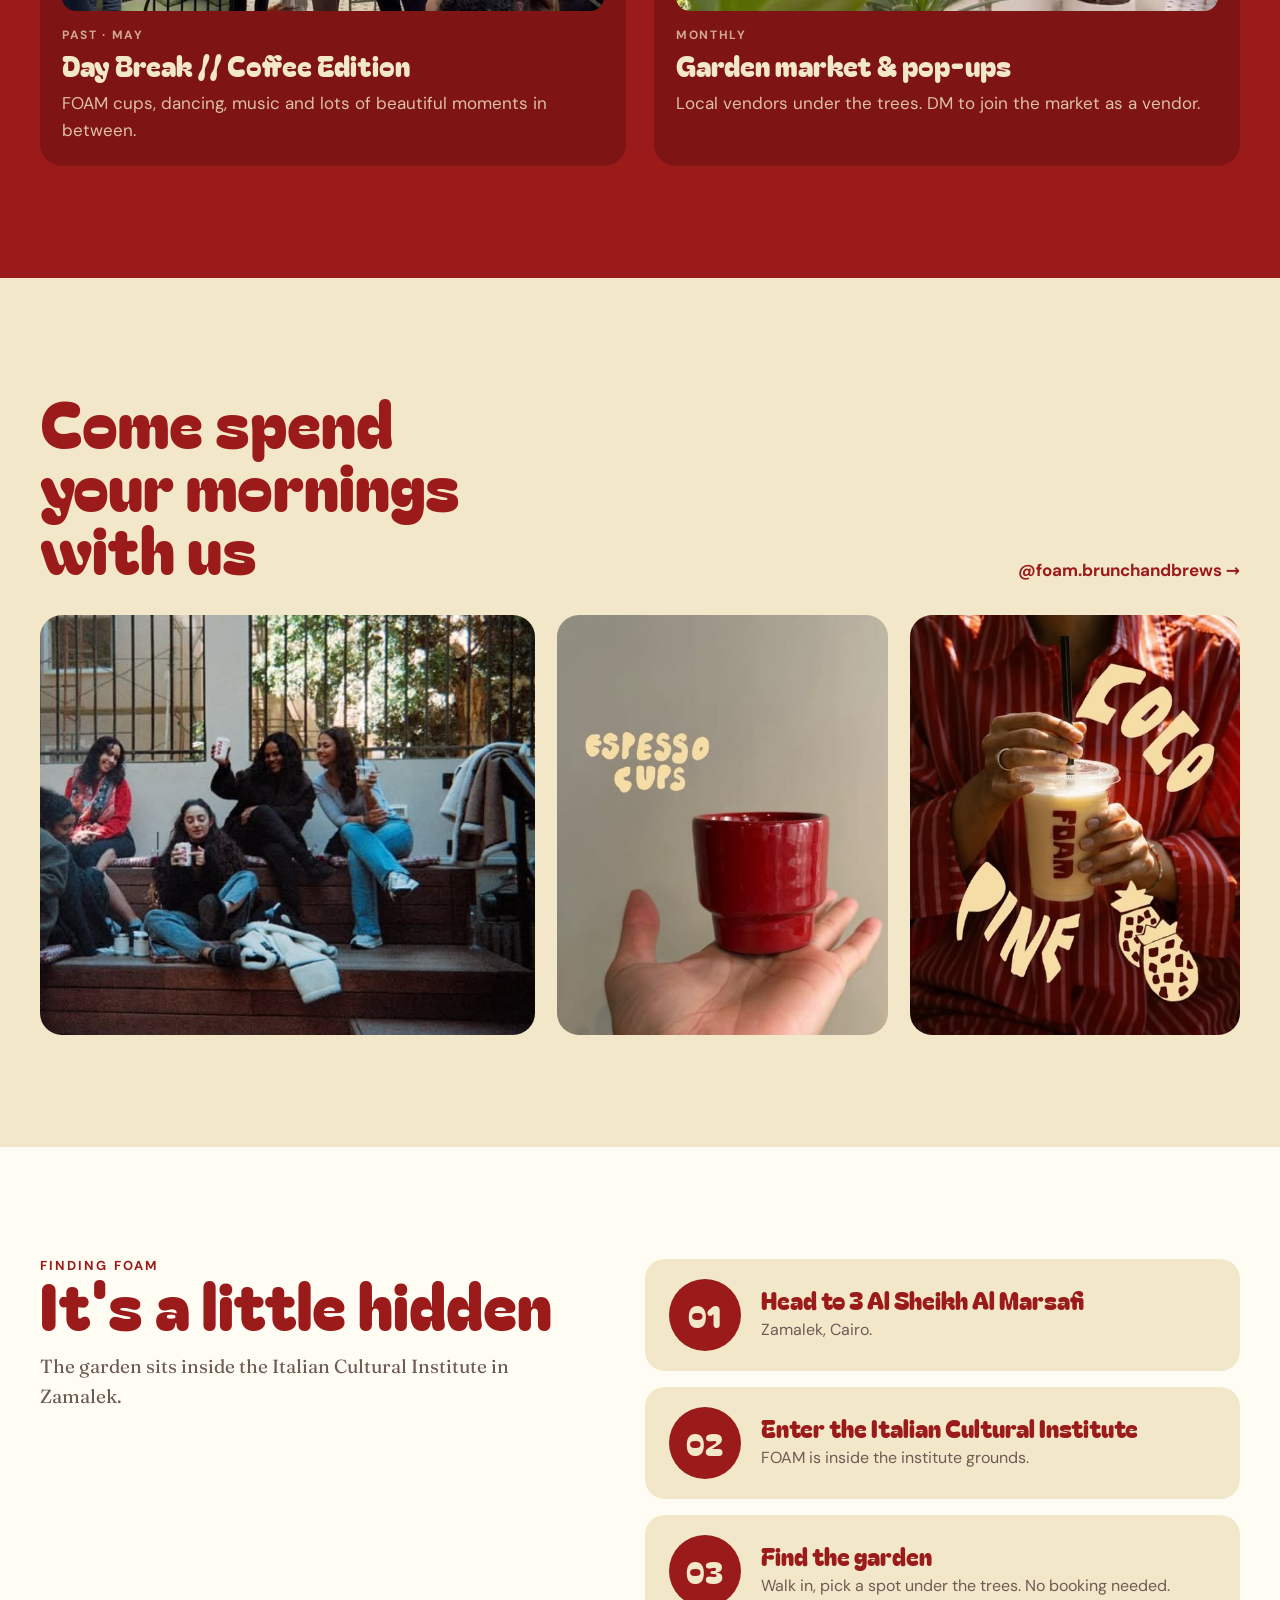
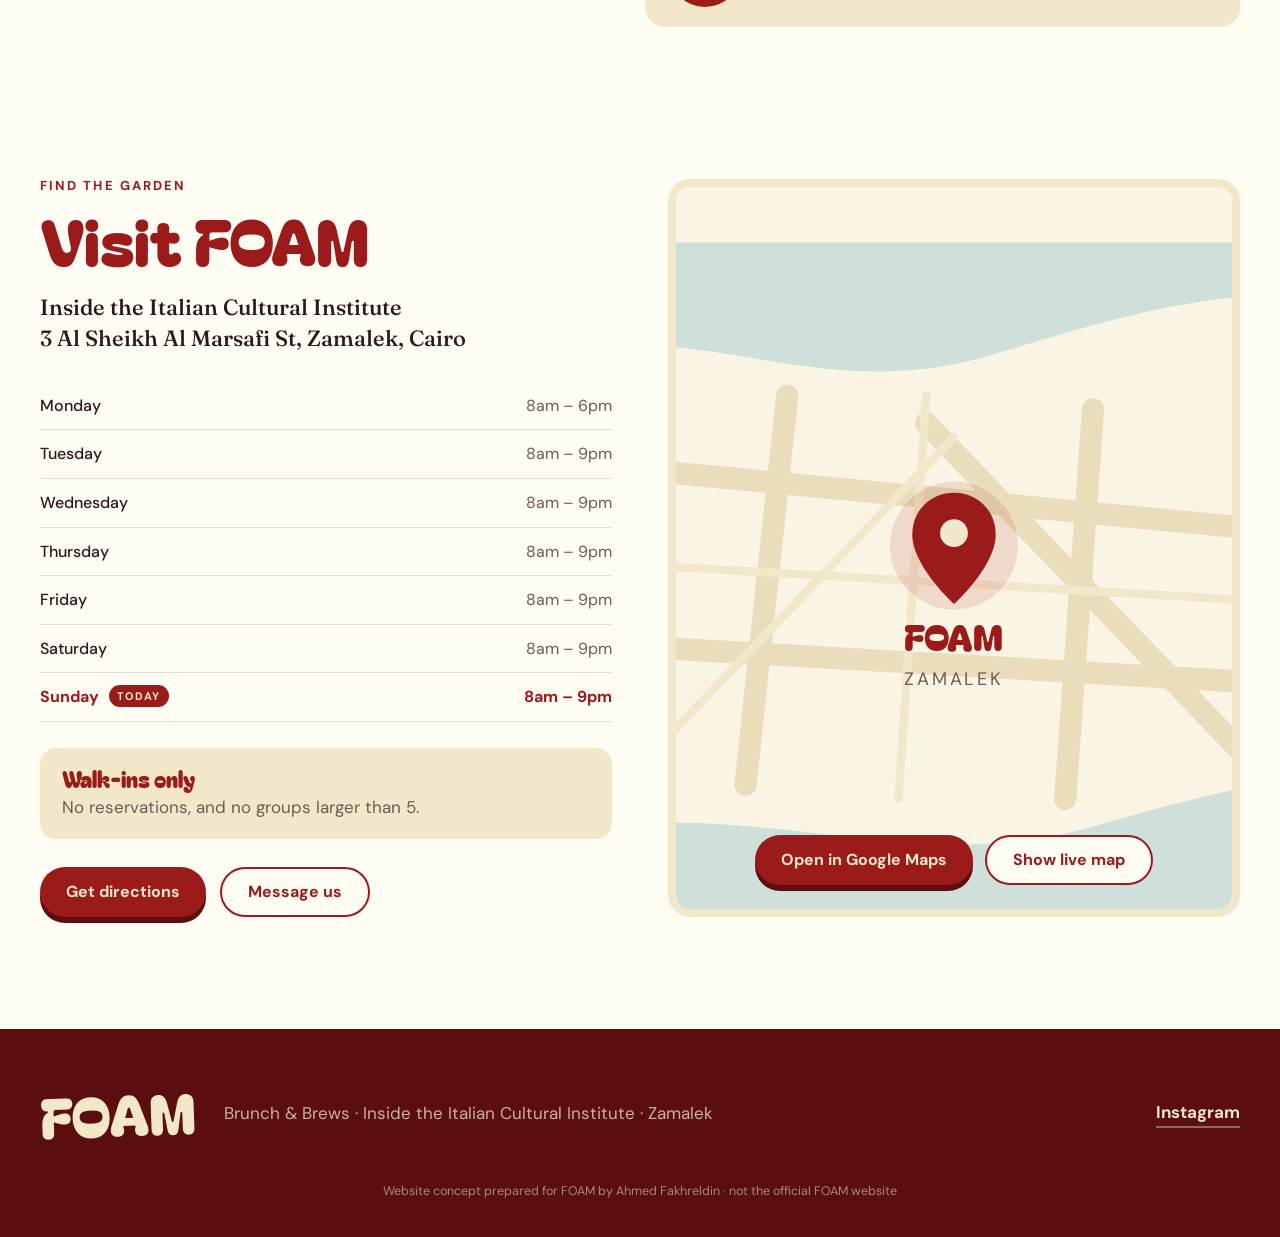
==== commit 9d76a567: "Add full menu page and 'Find us' section (Italian Cultural Institute) Co-Authored-By: Claude Opus 5." ====
--- a/index.html
+++ b/index.html
@@ -1,265 +1,290 @@
-<!DOCTYPE html>
-<html lang="en"><head><meta charset="utf-8"/><meta content="width=device-width,initial-scale=1" name="viewport"/>
-<title>FOAM | Brunch &amp; Brews · Zamalek</title>
-<style>/* latin-ext */
-@font-face {
-  font-family: 'DM Sans';
-  font-style: normal;
-  font-weight: 400;
-  font-display: swap;
-  src: url(fonts/e5bab11d09d3.woff2) format('woff2');
-  unicode-range: U+0100-02BA, U+02BD-02C5, U+02C7-02CC, U+02CE-02D7, U+02DD-02FF, U+0304, U+0308, U+0329, U+1D00-1DBF, U+1E00-1E9F, U+1EF2-1EFF, U+2020, U+20A0-20AB, U+20AD-20C0, U+2113, U+2C60-2C7F, U+A720-A7FF;
-}
-/* latin */
-@font-face {
-  font-family: 'DM Sans';
-  font-style: normal;
-  font-weight: 400;
-  font-display: swap;
-  src: url(fonts/40fe3cf77260.woff2) format('woff2');
-  unicode-range: U+0000-00FF, U+0131, U+0152-0153, U+02BB-02BC, U+02C6, U+02DA, U+02DC, U+0304, U+0308, U+0329, U+2000-206F, U+20AC, U+2122, U+2191, U+2193, U+2212, U+2215, U+FEFF, U+FFFD;
-}
-/* latin-ext */
-@font-face {
-  font-family: 'DM Sans';
-  font-style: normal;
-  font-weight: 500;
-  font-display: swap;
-  src: url(fonts/e5bab11d09d3.woff2) format('woff2');
-  unicode-range: U+0100-02BA, U+02BD-02C5, U+02C7-02CC, U+02CE-02D7, U+02DD-02FF, U+0304, U+0308, U+0329, U+1D00-1DBF, U+1E00-1E9F, U+1EF2-1EFF, U+2020, U+20A0-20AB, U+20AD-20C0, U+2113, U+2C60-2C7F, U+A720-A7FF;
-}
-/* latin */
-@font-face {
-  font-family: 'DM Sans';
-  font-style: normal;
-  font-weight: 500;
-  font-display: swap;
-  src: url(fonts/40fe3cf77260.woff2) format('woff2');
-  unicode-range: U+0000-00FF, U+0131, U+0152-0153, U+02BB-02BC, U+02C6, U+02DA, U+02DC, U+0304, U+0308, U+0329, U+2000-206F, U+20AC, U+2122, U+2191, U+2193, U+2212, U+2215, U+FEFF, U+FFFD;
-}
-/* latin-ext */
-@font-face {
-  font-family: 'DM Serif Display';
-  font-style: italic;
-  font-weight: 400;
-  font-display: swap;
-  src: url(fonts/f83ceed3bd65.woff2) format('woff2');
-  unicode-range: U+0100-02BA, U+02BD-02C5, U+02C7-02CC, U+02CE-02D7, U+02DD-02FF, U+0304, U+0308, U+0329, U+1D00-1DBF, U+1E00-1E9F, U+1EF2-1EFF, U+2020, U+20A0-20AB, U+20AD-20C0, U+2113, U+2C60-2C7F, U+A720-A7FF;
-}
-/* latin */
-@font-face {
-  font-family: 'DM Serif Display';
-  font-style: italic;
-  font-weight: 400;
-  font-display: swap;
-  src: url(fonts/fb30d428f329.woff2) format('woff2');
-  unicode-range: U+0000-00FF, U+0131, U+0152-0153, U+02BB-02BC, U+02C6, U+02DA, U+02DC, U+0304, U+0308, U+0329, U+2000-206F, U+20AC, U+2122, U+2191, U+2193, U+2212, U+2215, U+FEFF, U+FFFD;
-}
-/* latin-ext */
-@font-face {
-  font-family: 'DM Serif Display';
-  font-style: normal;
-  font-weight: 400;
-  font-display: swap;
-  src: url(fonts/363cbf27f320.woff2) format('woff2');
-  unicode-range: U+0100-02BA, U+02BD-02C5, U+02C7-02CC, U+02CE-02D7, U+02DD-02FF, U+0304, U+0308, U+0329, U+1D00-1DBF, U+1E00-1E9F, U+1EF2-1EFF, U+2020, U+20A0-20AB, U+20AD-20C0, U+2113, U+2C60-2C7F, U+A720-A7FF;
-}
-/* latin */
-@font-face {
-  font-family: 'DM Serif Display';
-  font-style: normal;
-  font-weight: 400;
-  font-display: swap;
-  src: url(fonts/8c71993fd6bb.woff2) format('woff2');
-  unicode-range: U+0000-00FF, U+0131, U+0152-0153, U+02BB-02BC, U+02C6, U+02DA, U+02DC, U+0304, U+0308, U+0329, U+2000-206F, U+20AC, U+2122, U+2191, U+2193, U+2212, U+2215, U+FEFF, U+FFFD;
-}
-/* gujarati */
-@font-face {
-  font-family: 'Shrikhand';
-  font-style: normal;
-  font-weight: 400;
-  font-display: swap;
-  src: url(fonts/fe47f1e3085b.woff2) format('woff2');
-  unicode-range: U+0951-0952, U+0964-0965, U+0A80-0AFF, U+200C-200D, U+20B9, U+25CC, U+A830-A839;
-}
-/* latin-ext */
-@font-face {
-  font-family: 'Shrikhand';
-  font-style: normal;
-  font-weight: 400;
-  font-display: swap;
-  src: url(fonts/68c4876b3bf5.woff2) format('woff2');
-  unicode-range: U+0100-02BA, U+02BD-02C5, U+02C7-02CC, U+02CE-02D7, U+02DD-02FF, U+0304, U+0308, U+0329, U+1D00-1DBF, U+1E00-1E9F, U+1EF2-1EFF, U+2020, U+20A0-20AB, U+20AD-20C0, U+2113, U+2C60-2C7F, U+A720-A7FF;
-}
-/* latin */
-@font-face {
-  font-family: 'Shrikhand';
-  font-style: normal;
-  font-weight: 400;
-  font-display: swap;
-  src: url(fonts/6252d4cd3ad3.woff2) format('woff2');
-  unicode-range: U+0000-00FF, U+0131, U+0152-0153, U+02BB-02BC, U+02C6, U+02DA, U+02DC, U+0304, U+0308, U+0329, U+2000-206F, U+20AC, U+2122, U+2191, U+2193, U+2212, U+2215, U+FEFF, U+FFFD;
-}
-:root{--bg:#FFFBF2;--ink:#3A0F0F;--muted:#7a5a52;--primary:#9B1B1B;--on-primary:#FFF6E6;--accent:#9B1B1B;--card:#fff;--line:#efdcc4;--line2:#e2b8a8;--dark:#9B1B1B;--on-dark:#F3E7C9;--on-dark-muted:#f0d8c0;--tint:#F3E7C9;--ph:#f1dcc4;--ph2:#f7e8d5;--accent-soft:#F3E7C9;--fh:"DM Serif Display",serif;--fb:"DM Sans",sans-serif;--fw:"Shrikhand",cursive;--wmc:#9B1B1B;--wms:34px;--h1:74px;--h2:52px;--radius:22px;--panel-bg:#9B1B1B;--panel-ink:#F3E7C9;--panel-muted:#f3dcc0;--panel-eyebrow:#F3E7C9;--panel-btn:#F3E7C9;--panel-btn-text:#9B1B1B;--dark-eyebrow:#F3E7C9}
-*{box-sizing:border-box;margin:0;padding:0}
-body{background:var(--bg);color:var(--ink);font-family:var(--fb);font-weight:400;-webkit-font-smoothing:antialiased;line-height:1.5}
-a{color:inherit;text-decoration:none}
-h1,h2,h3,h4{font-family:var(--fh);font-weight:var(--hw,400);text-transform:var(--ht,none);letter-spacing:var(--hls,0);line-height:1.05}
-.eyebrow{display:block;font-family:var(--fe,var(--fb));font-size:12px;letter-spacing:.2em;text-transform:uppercase;color:var(--accent-text,var(--accent));font-weight:500;margin-bottom:12px}
-.btn{display:inline-flex;align-items:center;justify-content:center;gap:8px;padding:14px 26px;border-radius:var(--radius-btn,999px);font-size:14px;font-weight:500;letter-spacing:.04em;border:1.5px solid var(--primary);white-space:nowrap}
-.btn.primary{background:var(--primary);color:var(--on-primary)}
-.btn.ghost{color:var(--primary);background:transparent}
-.btns{display:flex;gap:12px;flex-wrap:wrap;margin-top:26px}
-.badge{display:inline-flex;align-self:flex-start;margin-top:22px;font-size:13px;padding:8px 14px;border:1px solid currentColor;border-radius:999px;opacity:.9}
-.ph{width:100%;height:100%;background-size:cover;background-repeat:no-repeat;background-color:var(--ph)}
-.ph.none{display:grid;place-items:center;background:repeating-linear-gradient(135deg,var(--ph) 0 14px,var(--ph2) 14px 28px)}
-.ph.none span{font-size:11px;letter-spacing:.14em;text-transform:uppercase;background:var(--bg);color:var(--muted);padding:6px 10px;border-radius:4px}
-/* header */
-.hdr{background:var(--hdr-bg,var(--bg));border-bottom:1px solid var(--line);z-index:10}
-.hdr.sticky{position:sticky;top:0}
-.hbar{display:flex;align-items:center;justify-content:space-between;padding:18px 64px}
-.brand{display:flex;align-items:center;gap:14px}
-.logoimg{width:50px;height:50px;object-fit:contain;border-radius:var(--logo-radius,8px);background:var(--logo-bg,transparent)}
-.wm b{display:block;font-family:var(--fw,var(--fh));font-size:var(--wms,26px);font-weight:var(--wmw,400);line-height:1;color:var(--wmc,var(--ink));letter-spacing:var(--wmls,0)}
-.wm i{font-style:normal;font-size:10px;letter-spacing:.24em;text-transform:uppercase;color:var(--muted)}
-.hdr.named .wm b{display:none}.hdr.named .logoimg{width:64px;height:64px}.hdr.named .wm i{font-size:11px}.hdr.named .logoimg.wide{width:auto;height:44px;background:none;border-radius:0}.hdr.named .brand{gap:20px}
-.nav{display:flex;gap:34px;font-size:14px;letter-spacing:.04em}
-.hr{display:flex;align-items:center;gap:18px;font-size:13px}.lang b{color:var(--primary)}
-.burger{display:none;width:22px;height:14px;flex-direction:column;justify-content:space-between}.burger i{height:2px;background:var(--ink);display:block}
-.chips{display:flex;gap:10px;padding:2px 64px 16px;overflow:hidden;white-space:nowrap}
-.chip{display:inline-flex;align-items:center;gap:8px;padding:9px 16px;border:1px solid var(--line);border-radius:999px;font-size:13px;background:var(--card)}
-.chip:before{content:"";width:6px;height:6px;border-radius:50%;background:var(--accent)}
-.chip.on{background:var(--primary);border-color:var(--primary);color:var(--on-primary)}.chip.on:before{background:var(--on-primary)}
-/* hero */
-.hero{position:relative;display:grid;grid-template-columns:1fr 1.2fr;min-height:640px;border-bottom:1px solid var(--line)}
-.hero .hcopy{grid-column:1;grid-row:1;padding:90px 64px;display:flex;flex-direction:column;justify-content:center}
-.hero .hphoto{grid-column:2;grid-row:1}
-.hero h1{font-size:var(--h1,76px);margin:6px 0 20px}
-.hero p{font-size:18px;color:var(--muted);max-width:440px}
-.hero-full{display:block;min-height:720px;color:#fff}
-.hero-full .hphoto{position:absolute;inset:0}
-.hero-full .hphoto:after{content:"";position:absolute;inset:0;background:var(--hero-shade,linear-gradient(90deg,rgba(0,0,0,.72),rgba(0,0,0,.15)))}
-.hero-full .hcopy{position:relative;z-index:2;min-height:720px;max-width:760px}
-.hero-full p{color:rgba(255,255,255,.85)}
-.hero-full .eyebrow{color:var(--hero-eyebrow,#fff)}
-.hero-full .btn.primary{background:var(--hero-btn,var(--primary));border-color:var(--hero-btn,var(--primary));color:var(--hero-btn-text,var(--on-primary))}
-.hero-full .btn.ghost{color:#fff;border-color:#fff}
-.hero-panel{background:var(--panel-bg);color:var(--panel-ink)}
-.hero-panel .hphoto{padding:34px 34px 34px 0}
-.hero-panel .hphoto .ph{border-radius:var(--radius,18px)}
-.hero-panel p{color:var(--panel-muted)}
-.hero-panel .eyebrow{color:var(--panel-eyebrow,var(--accent))}
-.hero-panel .btn.primary{background:var(--panel-btn);border-color:var(--panel-btn);color:var(--panel-btn-text)}
-.hero-panel .btn.ghost{color:var(--panel-ink);border-color:var(--panel-ink)}
-/* sections */
-.sec{padding:96px 64px}
-.shead{display:flex;justify-content:space-between;align-items:end;margin-bottom:40px;gap:20px}
-.shead h2,.sec h2{font-size:var(--h2,50px)}
-.more{font-size:14px;color:var(--accent-text,var(--accent));white-space:nowrap}
-.dark{background:var(--dark);color:var(--on-dark)}.dark .eyebrow{color:var(--dark-eyebrow,var(--accent))}.dark p{color:var(--on-dark-muted)}
-.dark .btn.primary{background:var(--on-dark);color:var(--dark);border-color:var(--on-dark)}.dark .btn.ghost{color:var(--on-dark);border-color:var(--on-dark)}
-.tint{background:var(--tint)}
-.two{display:grid;grid-template-columns:1fr 1fr;gap:72px;align-items:center}
-.two .txt p{color:var(--muted);font-size:17px;margin-top:16px;max-width:520px}
-.dark .two .txt p{color:var(--on-dark-muted)}
-.two h2{margin-top:4px}
-.two .pic{height:520px;border-radius:var(--radius,12px);overflow:hidden}
-.brows{border-top:1px solid var(--line)}
-.brow{display:grid;grid-template-columns:1fr 1.3fr;gap:64px;align-items:center;padding:36px 0;border-bottom:1px solid var(--line)}
-.brow h3{font-size:40px;margin-bottom:6px}.brow em{font-style:italic;color:var(--accent-text,var(--accent))}.brow p{color:var(--muted);margin:12px 0 0;line-height:1.7}
-.brow .btns{margin-top:20px}.brow .btn{padding:11px 22px}
-.bpic{height:300px;border-radius:var(--radius,12px);overflow:hidden}
-.hours{margin:22px 0 4px;max-width:420px}.hrow{display:flex;justify-content:space-between;padding:10px 0;border-bottom:1px solid var(--line);font-size:15px}
-.note{font-size:13px!important;opacity:.8}
-.cards{display:grid;grid-template-columns:repeat(4,1fr);gap:22px}.cards.n5{grid-template-columns:repeat(5,1fr)}.cards.n3{grid-template-columns:repeat(3,1fr)}
-.card{background:var(--card);border:1px solid var(--line);border-radius:var(--radius,14px);overflow:hidden;color:var(--ink)}
-.card .ph{height:280px}
-.cin{padding:16px 18px 20px}.cat{font-size:11px;letter-spacing:.16em;text-transform:uppercase;color:var(--accent-text,var(--accent));font-weight:500}
-.card h4{font-size:24px;margin:6px 0 4px}.card p{font-size:13.5px;color:var(--muted);min-height:38px}
-.price{display:flex;justify-content:space-between;align-items:center;margin-top:10px;font-size:14px}
-.add{width:30px;height:30px;border-radius:50%;background:var(--primary);color:var(--on-primary);display:grid;place-items:center;font-size:18px}
-.rules-grid{display:grid;grid-template-columns:repeat(4,1fr);gap:20px}
-.rule{background:var(--card);border:1px solid var(--line);border-radius:var(--radius,16px);padding:28px;color:var(--ink)}
-.rule h4{font-size:24px;margin:16px 0 8px}.rule p{font-size:14px;color:var(--muted)}
-.ric{width:52px;height:52px;border-radius:50%;background:var(--accent-soft,var(--tint));display:grid;place-items:center;font-size:24px}
-.steps-grid{display:grid;grid-template-columns:repeat(3,1fr);gap:26px}
-.step .ph{height:240px;border-radius:var(--radius,12px);margin-bottom:18px}
-.step .num{font-family:var(--fh);font-size:34px;color:var(--accent-text,var(--accent))}.step h4{font-size:26px;margin:4px 0 6px}.step p{color:var(--muted);font-size:15px}
-.feat-wrap{display:grid;grid-template-columns:1fr 1.6fr;gap:60px;align-items:center}
-.feats{display:grid;grid-template-columns:repeat(3,1fr);gap:18px}
-.feat{border:1px solid var(--line);border-radius:var(--radius,14px);padding:24px;display:flex;flex-direction:column;gap:8px}.feat b{font-size:17px}.feat span{font-size:13px;color:var(--muted)}
-.dark .feat{border-color:rgba(255,255,255,.18)}.dark .feat span{color:var(--on-dark-muted)}
-.gallery-grid{display:grid;grid-template-columns:repeat(4,1fr);grid-auto-rows:190px;gap:14px}
-.gallery-grid .g{border-radius:var(--radius,12px);overflow:hidden}.g0{grid-row:span 2}.g3{grid-row:span 2}
-.evs{display:grid;grid-template-columns:repeat(3,1fr);gap:20px}
-.ev{border:1px solid var(--line);border-radius:var(--radius,12px);padding:28px}.evd{font-size:12px;letter-spacing:.16em;text-transform:uppercase;color:var(--accent-text,var(--accent))}.ev h4{font-size:28px;margin:10px 0 6px}.ev p{font-size:14px;color:var(--muted)}
-.dark .ev{border-color:rgba(255,255,255,.2)}.dark .ev p{color:var(--on-dark-muted)}
-.testi-sec{padding-top:0;padding-bottom:70px}
-.testi{border:1.5px dashed var(--line2,var(--line));border-radius:var(--radius,12px);padding:34px;text-align:center;font-size:12px;letter-spacing:.18em;text-transform:uppercase;color:var(--muted)}
-.ighead{display:flex;justify-content:space-between;align-items:center;padding:30px 64px}
-.ighead h3{font-size:32px}.ighead span{color:var(--accent-text,var(--accent))}
-.iggrid{display:grid;grid-template-columns:repeat(6,1fr)}.igt{height:240px}
-.ftr{background:var(--foot,var(--dark));color:var(--on-dark);padding:70px 64px 30px}
-.ftr .wm b{color:var(--on-dark)}.ftr .wm i{color:var(--on-dark-muted)}
-.fgrid{display:grid;grid-template-columns:1.3fr 1fr 1fr 1fr;gap:40px}
-.ftr h5{font-size:11px;letter-spacing:.22em;text-transform:uppercase;color:var(--dark-eyebrow,var(--accent));font-weight:500;margin-bottom:12px}
-.ftr p{font-size:14px;line-height:1.9;color:var(--on-dark-muted)}
-.fbot{border-top:1px solid rgba(255,255,255,.15);margin-top:50px;padding-top:22px;display:flex;justify-content:space-between;font-size:12px;color:var(--on-dark-muted)}
-.mbar{display:none}
-/* menu page */
-.mintro{padding:56px 64px 20px;max-width:820px}
-.mintro h1{font-size:64px;margin:4px 0 14px}.mintro p{color:var(--muted);font-size:17px}
-.pill{display:inline-block;margin-top:16px;font-size:12px;background:var(--tint);color:var(--ink);padding:6px 12px;border-radius:999px}
-.msig{padding-top:36px;padding-bottom:10px}.mcards .ph{height:300px}
-.mlist{padding-top:40px;padding-bottom:10px}
-.lgrid{display:grid;grid-template-columns:1fr 1fr;gap:0 48px}
-.lrow{display:flex;justify-content:space-between;gap:20px;padding:18px 0;border-bottom:1px solid var(--line)}
-.lrow b{font-family:var(--fh);font-weight:var(--hw,400);font-size:21px;display:block;text-transform:var(--ht,none);letter-spacing:var(--hls,0)}.lrow span{font-size:13px;color:var(--muted)}.lrow i{font-style:normal;font-size:14px;white-space:nowrap}
-.mblock{margin-top:70px;background:var(--dark);color:var(--on-dark);padding:70px 64px;display:grid;grid-template-columns:1fr 1.2fr;gap:60px}
-.mblock h2{font-size:50px;margin-bottom:14px}.mblock p{color:var(--on-dark-muted)}.mblock .eyebrow{color:var(--dark-eyebrow,var(--accent))}.mblock .small{font-size:13px;margin-top:12px}
-.tog{display:flex;background:rgba(255,255,255,.08);border-radius:999px;padding:5px;margin-top:24px;max-width:360px}
-.tog span{flex:1;text-align:center;padding:10px;border-radius:999px;font-size:14px}.tog .on{background:var(--on-dark);color:var(--dark)}
-.bcard{border:1px solid rgba(255,255,255,.18);border-radius:12px;margin-bottom:14px}
-.bt{display:flex;justify-content:space-between;align-items:center;padding:20px 22px}.bcard h3{font-size:28px;color:var(--on-dark)}
-.ba{font-size:14px;color:var(--on-dark-muted);margin-top:4px}.bs{font-size:11px;letter-spacing:.16em;text-transform:uppercase;opacity:.6;margin-top:8px}
-.chev{font-size:24px;color:var(--dark-eyebrow,var(--accent))}.bf{border-top:1px solid rgba(255,255,255,.18);padding:12px 22px;font-size:12px;letter-spacing:.14em;text-transform:uppercase;color:var(--dark-eyebrow,var(--accent))}
-@media(max-width:1100px) and (min-width:641px){.hbar{padding:16px 32px;gap:20px}.nav{display:none}.burger{display:flex}.wm i{white-space:nowrap}}
-@media(max-width:640px){
- body{padding-bottom:70px}
- .hbar{padding:14px 18px}.nav,.lang{display:none}.burger{display:flex}.hr{gap:12px}.hr .btn{padding:10px 16px;font-size:12px}
- .logoimg{width:40px;height:40px;flex:none}.wm b{font-size:calc(var(--wms,26px)*.8)}.wm i{font-size:8px;letter-spacing:.18em}
- .brand{min-width:0;gap:10px}.wm{min-width:0}.wm b,.wm i{white-space:nowrap;overflow:hidden;text-overflow:ellipsis}.wm i{display:block;margin-top:4px}
- .hbar .hr .btn{display:none}.hbar{gap:12px}
- .hdr.named .logoimg{width:52px;height:52px}.hdr.named .wm i{font-size:9px}.hdr.named .logoimg.wide{width:auto;height:34px}.hdr.named .brand{gap:14px}
- .chips{padding:2px 18px 12px}
- .hero{display:flex;flex-direction:column;min-height:0}.hero .hphoto{height:340px;padding:0!important}.hero .hphoto .ph{border-radius:0!important}
- .hero .hcopy{padding:34px 20px 40px}.hero h1{font-size:calc(var(--h1,76px)*.58)}.hero p{font-size:16px}
- .hero-full{min-height:0}.hero-full .hphoto{position:relative;inset:auto}.hero-full .hcopy{min-height:0;background:var(--dark);color:var(--on-dark)}
- .sec{padding:54px 20px}.shead{margin-bottom:24px}.shead h2,.sec h2{font-size:calc(var(--h2,50px)*.7)}
- .two{grid-template-columns:1fr;gap:26px}.two .pic{height:300px;order:-1}
- .brow{grid-template-columns:1fr;gap:18px}.brow .bpic{order:-1;height:210px}.brow h3{font-size:30px}
- .cards,.cards.n5,.cards.n3{grid-template-columns:1fr 1fr;gap:12px}.card .ph{height:170px}.card h4{font-size:19px}.card p{font-size:12.5px}.cin{padding:12px}
- .cards.n5 .card:nth-child(5),.cards.n3 .card:nth-child(3){display:none}
- .rules-grid{display:flex;overflow:hidden;gap:12px;margin-right:-20px}.rule{flex:0 0 74%}
- .steps-grid{grid-template-columns:1fr;gap:26px}.step .ph{height:190px}
- .feat-wrap{grid-template-columns:1fr;gap:22px}.feats{grid-template-columns:1fr 1fr 1fr;gap:10px}.feat{padding:14px}.feat span{display:none}
- .gallery-grid{display:flex;overflow:hidden;gap:10px;margin-right:-20px}.gallery-grid .g{flex:0 0 58%;height:240px}
- .evs{grid-template-columns:1fr}
- .ighead{padding:24px 20px}.ighead h3{font-size:22px}.iggrid{grid-template-columns:repeat(3,1fr)}.igt{height:130px}.igt:nth-child(n+4){display:none}
- .ftr{padding:44px 20px 24px}.fgrid{grid-template-columns:1fr;gap:18px}
- .mbar{display:grid;grid-template-columns:repeat(3,1fr);position:fixed;left:0;right:0;bottom:0;height:66px;background:var(--bg);border-top:1px solid var(--line);align-items:center;text-align:center;font-size:11px;letter-spacing:.1em;text-transform:uppercase;z-index:20}
- .mbar div{display:flex;flex-direction:column;align-items:center;gap:3px}.mbar .mi{font-size:18px;line-height:1}.mbar .hot{color:var(--accent-text,var(--accent))}
- .mintro{padding:34px 20px 10px}.mintro h1{font-size:40px}.mcards .ph{height:180px}
- .lgrid{grid-template-columns:1fr}.mblock{grid-template-columns:1fr;padding:44px 20px;gap:24px}.mblock h2{font-size:36px}
-}
-.dark .ric{background:rgba(255,255,255,.1)}
-.foam .hero h1,.foam .sec h2,.foam .mintro h1,.foam .mblock h2{font-family:"Shrikhand",cursive;font-weight:400;letter-spacing:.01em}.foam .hero h1{font-size:68px}.foam .hero-panel{background:#9B1B1B repeating-linear-gradient(90deg,#9B1B1B 0 60px,#a82424 60px 120px)}.foam .hero-panel .hcopy{background:#9B1B1B}.foam .s-rules{background:#F3E7C9}.foam .card h4,.foam .rule h4{font-family:"DM Serif Display",serif}.foam .step .num{font-family:"Shrikhand"}.foam .hdr{border-bottom:6px solid #9B1B1B}.foam .ftr .wm b{font-family:"Shrikhand"}</style><meta content="Brunch and brews under the trees, inside the Italian Cultural Institute in Zamalek. Menu, house rules, hours and how to find us." name="description"/><meta content="#9B1B1B" name="theme-color"/><meta content="FOAM | Brunch &amp; Brews · Zamalek" property="og:title"/><meta content="Brunch and brews under the trees, inside the Italian Cultural Institute in Zamalek. Menu, house rules, hours and how to find us." property="og:description"/><meta content="img/foam/hero-garden-seating.jpg" property="og:image"/><meta content="noindex" name="robots"/><link href="img/foam/logo.png" rel="icon" type="image/png"/><link href="site.css" rel="stylesheet"/></head><body class="foam"><header class="hdr named"><div class="hbar"><a aria-label="FOAM home" class="brand" href="index.html"><img alt="FOAM" class="logoimg wide" src="img/foam/logo-wordmark.png"/><div class="wm"><b>FOAM</b><i>Brunch &amp; Brews</i></div></a>
-<nav class="nav"><a href="menu.html">Menu</a><a href="index.html#before">Before you come</a><a href="index.html#find">Find us</a></nav><div class="hr"><span class="lang"><button aria-pressed="true" type="button">EN</button><span aria-hidden="true">|</span><button aria-pressed="false" class="js-ar" lang="ar" type="button">ع</button></span><a class="btn primary" href="https://www.google.com/maps/search/?api=1&amp;query=FOAM+Brunch+%26+Brews%2C+3+Al+Sheikh+Al+Marsafi%2C+Zamalek%2C+Cairo" rel="noopener" target="_blank">Get directions</a><button aria-controls="mnav" aria-expanded="false" aria-label="Open menu" class="burger" type="button"><span><i></i><i></i><i></i></span></button></div></div></header><nav aria-label="Mobile" class="mnav" hidden="" id="mnav">
-<a class="big" href="menu.html">Menu</a><a class="big" href="index.html#before">Before you come</a><a class="big" href="index.html#events">What's on</a><a class="big" href="index.html#find">Finding FOAM</a><a class="big" href="index.html#visit">Hours</a>
-<div class="btns"><a class="btn primary" href="https://www.google.com/maps/search/?api=1&amp;query=FOAM+Brunch+%26+Brews%2C+3+Al+Sheikh+Al+Marsafi%2C+Zamalek%2C+Cairo" rel="noopener" target="_blank">Get directions</a><a class="btn ghost" href="https://www.instagram.com/foam.brunchandbrews/" rel="noopener" target="_blank">Instagram</a></div>
-<p class="mnav-meta">Italian Cultural Institute<br/>3 Al Sheikh Al Marsafi, Zamalek<br/>Walk-ins only</p></nav><section class="hero hero-panel"><div class="hphoto"><div class="ph real" style="background-image:url(img/foam/hero-garden-seating.jpg);background-position:center;background-size:cover"></div></div><div class="hcopy"><span class="eyebrow">Neighborhood garden · local | seasonal | fresh</span><a class="status js-status" href="index.html#visit"><i></i><span class="js-status-text">Open daily 8am to 9pm</span></a><h1>Brunch &amp; brews under the trees</h1><p>Inside the Italian Cultural Institute, Zamalek. Walk-ins only.</p><div class="btns"><a class="btn primary" href="menu.html">See the menu</a><a class="btn ghost" href="https://www.google.com/maps/search/?api=1&amp;query=FOAM+Brunch+%26+Brews%2C+3+Al+Sheikh+Al+Marsafi%2C+Zamalek%2C+Cairo" rel="noopener" target="_blank">Get directions</a></div></div></section><section class="sec s-cards" id="menu"><div class="shead"><div><span class="eyebrow">The menu</span><h2>Brews &amp; brunch</h2></div><a class="more" href="menu.html">Full menu →</a></div><div class="cards n4"><a class="card" href="menu.html#coffee"><div class="ph real" style="background-image:url(img/foam/brand-espresso-cup.jpg);background-position:center 70%;background-size:cover"></div><div class="cin"><span class="cat">Brews</span><h4>Espresso</h4><p>Served in our red cups.</p><div class="price"><span>EGP --</span></div></div></a><a class="card" href="menu.html#fresh"><div class="ph real" style="background-image:url(img/foam/drink-coco-pine.jpg);background-position:center;background-size:cover"></div><div class="cin"><span class="cat">Brews</span><h4>Coco Pine Smoothie</h4><p>Light, creamy and perfect for the summer heat.</p><div class="price"><span>EGP --</span></div></div></a><a class="card" href="menu.html#fresh"><div class="ph none"><span>Photo: Liquid Gold</span></div><div class="cin"><span class="cat">Brews</span><h4>Liquid Gold</h4><p>Orange, lemon and ginger.</p><div class="price"><span>EGP --</span></div></div></a><a class="card" href="menu.html#brunch"><div aria-label="Turkey Crunch Toastie" class="ph real" role="img" style="background-image:url(img/foam/food-turkey-crunch.jpg);background-position:center;background-size:cover"></div><div class="cin"><span class="cat">Brunch</span><h4>Turkey Crunch Toastie</h4><p>Layered with avocado chunks and sliced tomatoes, finished with seasoned chips.</p><div class="price"><span>EGP --</span></div></div></a></div></section><section class="sec s-rules rules" id="before"><div class="shead"><div><span class="eyebrow">Before you come</span><h2>A few house rules</h2></div></div><div class="rules-grid"><div class="rule"><div class="ric"><svg fill="none" height="24" stroke="currentColor" stroke-linecap="round" stroke-linejoin="round" stroke-width="1.6" viewbox="0 0 24 24" width="24"><circle cx="9" cy="8" r="3"></circle><circle cx="17" cy="9" r="2.5"></circle><path d="M3 20c0-3.5 2.7-6 6-6s6 2.5 6 6M15 14.5c3 0 6 2 6 5.5"></path></svg></div><h4>Up to 5 per group</h4><p>Small tables, big courtyard. Groups of five max.</p></div><div class="rule"><div class="ric"><svg fill="none" height="24" stroke="currentColor" stroke-linecap="round" stroke-linejoin="round" stroke-width="1.6" viewbox="0 0 24 24" width="24"><rect height="11" rx="1.5" width="16" x="4" y="5"></rect><path d="M2 19h20"></path><path d="M5 3l14 16"></path></svg></div><h4>No laptops on weekends</h4><p>Weekends are for brunch and conversation.</p></div><div class="rule"><div class="ric"><svg fill="none" height="24" stroke="currentColor" stroke-linecap="round" stroke-linejoin="round" stroke-width="1.6" viewbox="0 0 24 24" width="24"><path d="M4 8h13v6a5 5 0 01-5 5H9a5 5 0 01-5-5z"></path><path d="M17 10h2a2 2 0 010 4h-2"></path><path d="M4 3l16 16"></path></svg></div><h4>No takeaway containers</h4><p>Enjoy it here, under the trees.</p></div><div class="rule"><div class="ric"><svg fill="none" height="24" stroke="currentColor" stroke-linecap="round" stroke-linejoin="round" stroke-width="1.6" viewbox="0 0 24 24" width="24"><circle cx="7" cy="9" r="1.8"></circle><circle cx="12" cy="6.5" r="1.8"></circle><circle cx="17" cy="9" r="1.8"></circle><path d="M8 17c0-3 2-5 4-5s4 2 4 5-2 3-4 3-4 0-4-3z"></path></svg></div><h4>Pets welcome</h4><p>Well-behaved friends on four legs too.</p></div></div></section><section class="sec s-steps" id="find"><div class="shead"><div><span class="eyebrow">Finding FOAM</span><h2>It's a little hidden</h2></div></div><div class="steps-grid"><div class="step"><div class="ph none"><span>Photo: Find the institute</span></div><span class="num">01</span><h4>Find the institute</h4><p>3 Al Sheikh Al Marsafi, Zamalek. Look for the Italian Cultural Institute gate.</p></div><div class="step"><div class="ph real" style="background-image:url(img/foam/exterior-umbrellas.jpg);background-position:center;background-size:cover"></div><span class="num">02</span><h4>Walk into the courtyard</h4><p>Follow the path through the garden.</p></div><div class="step"><div class="ph real" style="background-image:url(img/foam/interior-bar.jpg);background-position:center 15%;background-size:cover"></div><span class="num">03</span><h4>Say hi at the counter</h4><p>Order at FOAM and grab a seat under the trees.</p></div></div></section><section class="sec s-events" id="events"><div class="shead"><div><span class="eyebrow">Life in the garden</span><h2>What's on at FOAM</h2></div><a class="more" href="https://www.instagram.com/foam.brunchandbrews/" rel="noopener" target="_blank">More on Instagram →</a></div>
-<div class="cards n3">
-<a class="card" href="https://www.instagram.com/foam.brunchandbrews/" rel="noopener" target="_blank"><div aria-label="Gentle Vinyasa poster" class="ph real" role="img" style="background-image:url(img/foam/event-yoga.jpg);background-position:center 30%;background-size:cover"></div><div class="cin"><span class="cat">Sun 28 Sep · 7:30 to 9pm</span><h4>Gentle Vinyasa with Nour Malash</h4><p>Unwind, stretch and recharge with a relaxing yoga class in the garden. DM to book your spot.</p></div></a>
-<a class="card" href="https://www.instagram.com/foam.brunchandbrews/" rel="noopener" target="_blank"><div aria-label="Day Break Coffee Edition" class="ph real" role="img" style="background-image:url(img/foam/event-daybreak.jpg);background-position:center;background-size:cover"></div><div class="cin"><span class="cat">Past · May</span><h4>Day Break // Coffee Edition</h4><p>FOAM cups, dancing, music and lots of beautiful moments in between.</p></div></a>
-<a class="card" href="https://www.instagram.com/foam.brunchandbrews/" rel="noopener" target="_blank"><div aria-label="FOAM pop-up sign" class="ph real" role="img" style="background-image:url(img/foam/event-popup.jpg);background-position:center;background-size:cover"></div><div class="cin"><span class="cat">Monthly</span><h4>Garden market and pop-ups</h4><p>Local vendors under the trees. DM to join the market as a vendor.</p></div></a>
-</div></section><section class="sec s-visit tint" id="visit"><div class="two"><div class="txt"><span class="eyebrow">Hours</span><h2>Walk-ins only</h2><p>Inside the Italian Cultural Institute,<br/>3 Al Sheikh Al Marsafi, Zamalek</p><div class="hours"><div class="hrow"><span>Daily</span><b>8am to 9pm</b></div><div class="hrow"><span>Monday</span><b>8am to 6pm</b></div></div><div class="btns"><a class="btn primary" href="https://www.google.com/maps/search/?api=1&amp;query=FOAM+Brunch+%26+Brews%2C+3+Al+Sheikh+Al+Marsafi%2C+Zamalek%2C+Cairo" rel="noopener" target="_blank">Get directions</a><a class="btn ghost" href="https://www.instagram.com/foam.brunchandbrews/" rel="noopener" target="_blank">Instagram</a></div><p class="note">Hours as listed on Instagram. Please confirm.</p></div><div class="pic"><div class="ph real" style="background-image:url(img/foam/terrace-bench.jpg);background-position:center;background-size:cover"></div></div></div></section><section class="sec testi-sec"><div class="testi">Customer testimonial section</div></section><section class="igsec"><div class="ighead"><h3>on instagram · <span>@foam.brunchandbrews</span></h3><a class="btn ghost" href="https://www.instagram.com/foam.brunchandbrews/" rel="noopener" target="_blank">Follow</a></div><div class="iggrid"><a aria-label="FOAM on Instagram" class="igt" href="https://www.instagram.com/foam.brunchandbrews/" rel="noopener" target="_blank"><div class="ph real" style="background-image:url(img/foam/brand-menu-board.jpg);background-position:center;background-size:cover"></div></a><a aria-label="FOAM on Instagram" class="igt" href="https://www.instagram.com/foam.brunchandbrews/" rel="noopener" target="_blank"><div class="ph real" style="background-image:url(img/foam/hero-garden-seating.jpg);background-position:center;background-size:cover"></div></a><a aria-label="FOAM on Instagram" class="igt" href="https://www.instagram.com/foam.brunchandbrews/" rel="noopener" target="_blank"><div class="ph real" style="background-image:url(img/foam/exterior-umbrellas.jpg);background-position:center;background-size:cover"></div></a><a aria-label="FOAM on Instagram" class="igt" href="https://www.instagram.com/foam.brunchandbrews/" rel="noopener" target="_blank"><div class="ph real" style="background-image:url(img/foam/terrace-bench.jpg);background-position:center;background-size:cover"></div></a><a aria-label="FOAM on Instagram" class="igt" href="https://www.instagram.com/foam.brunchandbrews/" rel="noopener" target="_blank"><div class="ph real" style="background-image:url(img/foam/drink-coco-pine.jpg);background-position:center;background-size:cover"></div></a><a aria-label="FOAM on Instagram" class="igt" href="https://www.instagram.com/foam.brunchandbrews/" rel="noopener" target="_blank"><div class="ph real" style="background-image:url(img/foam/brand-espresso-cup.jpg);background-position:center 70%;background-size:cover"></div></a></div></section><footer class="ftr"><div class="fgrid"><div><div class="wm"><b>FOAM</b><i>Brunch &amp; Brews</i></div></div><div><h5>Find us</h5><p>Italian Cultural Institute<br/>3 Al Sheikh Al Marsafi, Zamalek<br/><a href="https://www.google.com/maps/search/?api=1&amp;query=FOAM+Brunch+%26+Brews%2C+3+Al+Sheikh+Al+Marsafi%2C+Zamalek%2C+Cairo" rel="noopener" target="_blank">Get directions →</a></p></div><div><h5>Hours</h5><p>Daily 8am to 9pm<br/>Mondays 8am to 6pm</p></div><div><h5>Follow</h5><p><a href="https://www.instagram.com/foam.brunchandbrews/" rel="noopener" target="_blank">Instagram</a><br/><a href="https://www.google.com/maps/search/?api=1&amp;query=FOAM+Brunch+%26+Brews%2C+3+Al+Sheikh+Al+Marsafi%2C+Zamalek%2C+Cairo" rel="noopener" target="_blank">Google Maps</a></p></div></div><div class="fbot"><span>© FOAM | Brunch &amp; Brews</span><span>Concept preview by Ahmed Fakhreldin · not the official FOAM website</span></div></footer><nav class="mbar"><a href="menu.html"><span class="mi"><svg fill="none" height="24" stroke="currentColor" stroke-linecap="round" stroke-linejoin="round" stroke-width="1.6" viewbox="0 0 24 24" width="24"><path d="M5 4h14v16H5zM8 8h8M8 12h8M8 16h5"></path></svg></span>Menu</a><a href="https://www.google.com/maps/search/?api=1&amp;query=FOAM+Brunch+%26+Brews%2C+3+Al+Sheikh+Al+Marsafi%2C+Zamalek%2C+Cairo" rel="noopener" target="_blank"><span class="mi"><svg fill="none" height="24" stroke="currentColor" stroke-linecap="round" stroke-linejoin="round" stroke-width="1.6" viewbox="0 0 24 24" width="24"><path d="M12 21s7-6 7-11a7 7 0 10-14 0c0 5 7 11 7 11z"></path><circle cx="12" cy="10" r="2.5"></circle></svg></span>Directions</a><a class="hot" href="https://www.instagram.com/foam.brunchandbrews/" rel="noopener" target="_blank"><span class="mi"><svg fill="none" height="24" stroke="currentColor" stroke-linecap="round" stroke-linejoin="round" stroke-width="1.6" viewbox="0 0 24 24" width="24"><path d="M4 20l1.3-4A8 8 0 1112 20a8 8 0 01-4-1z"></path></svg></span>Instagram</a></nav><script defer="" src="site.js"></script></body></html>+<!doctype html>
+<html lang="en">
+<head>
+  <meta charset="utf-8">
+  <meta name="viewport" content="width=device-width, initial-scale=1, viewport-fit=cover">
+  <title>FOAM | Brunch &amp; Brews · Neighborhood garden in Zamalek</title>
+  <meta name="description" content="A neighborhood garden café in Zamalek, Cairo. Local, seasonal, fresh. Open daily 8am–9pm, Mondays 8am–6pm. Walk-ins only.">
+  <!-- Website concept prepared for FOAM. Not indexed until FOAM approves it. -->
+  <meta name="robots" content="noindex, nofollow">
+  <meta name="theme-color" content="#9B1B1B">
+  <link rel="icon" href="assets/favicon.svg" type="image/svg+xml">
+  <link rel="stylesheet" href="assets/fonts.css">
+  <link rel="stylesheet" href="assets/styles.css">
+</head>
+<body>
+
+  <div class="concept">Concept preview made for FOAM by Ahmed Fakhreldin · not the official FOAM website</div>
+
+  <div class="notice">
+    <p><span class="dot" aria-hidden="true"></span> Walk-ins only · no groups larger than 5</p>
+  </div>
+
+  <header class="site-header">
+    <div class="wrap header-row">
+      <a class="wordmark" href="#top" aria-label="FOAM home">FOAM</a>
+      <nav class="nav" aria-label="Main">
+        <a href="menu.html">Menu</a>
+        <a href="#events">Events</a>
+        <a href="#find">Find us</a>
+        <a href="#visit">Visit</a>
+      </nav>
+      <a class="status-pill js-status" href="#visit">
+        <span class="status-dot"></span><span class="js-status-text">Open daily 8am–9pm</span>
+      </a>
+    </div>
+  </header>
+
+  <main id="top">
+
+    <!-- HERO -->
+    <section class="hero">
+      <div class="wrap hero-grid">
+        <div class="hero-copy">
+          <p class="eyebrow">Brunch &amp; Brews · Zamalek</p>
+          <h1 class="display">Neighborhood<br>garden</h1>
+          <p class="tagline">LOCAL <i>|</i> SEASONAL <i>|</i> FRESH</p>
+          <p class="lede">Coffee, brunch and slow mornings under the trees, inside the Italian Cultural Institute in Zamalek.</p>
+          <div class="cta-row">
+            <a class="btn btn-red" href="#menu">See the menu</a>
+            <a class="btn btn-ghost" href="https://maps.app.goo.gl/WtzBqY1xXqrT5HyR9" target="_blank" rel="noopener">Get directions</a>
+          </div>
+          <dl class="hero-hours">
+            <div><dt>Daily</dt><dd>8am – 9pm</dd></div>
+            <div><dt>Mondays</dt><dd>8am – 6pm</dd></div>
+          </dl>
+        </div>
+        <div class="hero-media">
+          <div class="blob-frame">
+            <img src="assets/img/garden.jpg" alt="Guests at tables under the trees in FOAM's garden" width="480" height="640">
+          </div>
+          <div class="sticker sticker-cream" aria-hidden="true">walk-ins<br>welcome</div>
+          <img class="hero-cup" src="assets/img/espresso-cups.jpg" alt="" width="512" height="640" aria-hidden="true">
+        </div>
+      </div>
+    </section>
+
+    <!-- MARQUEE -->
+    <div class="marquee" aria-hidden="true">
+      <div class="marquee-track">
+        <span>local</span><b>✺</b><span>seasonal</span><b>✺</b><span>fresh</span><b>✺</b><span>brunch</span><b>✺</b><span>brews</span><b>✺</b>
+        <span>local</span><b>✺</b><span>seasonal</span><b>✺</b><span>fresh</span><b>✺</b><span>brunch</span><b>✺</b><span>brews</span><b>✺</b>
+      </div>
+    </div>
+
+    <!-- MENU -->
+    <section class="section menu" id="menu">
+      <div class="wrap">
+        <div class="section-head">
+          <p class="eyebrow">What we're serving</p>
+          <h2 class="display-md">From the garden kitchen</h2>
+          <p class="section-sub">A few favourites. The full seasonal menu and specials live on the board at the bar.</p>
+        </div>
+
+        <div class="tabs" role="tablist" aria-label="Menu categories">
+          <button class="tab is-active" role="tab" aria-selected="true" data-tab="brunch">Brunch</button>
+          <button class="tab" role="tab" aria-selected="false" data-tab="brews">Brews</button>
+          <button class="tab" role="tab" aria-selected="false" data-tab="share">To share</button>
+        </div>
+
+        <div class="menu-panel is-active" data-panel="brunch" role="tabpanel">
+          <article class="dish dish-feature">
+            <img src="assets/img/turkey-crunch.jpg" alt="Turkey crunch toastie with avocado and seasoned chips" width="640" height="640" loading="lazy">
+            <div class="dish-body">
+              <span class="chip">Messy &amp; loved</span>
+              <h3>Turkey Crunch Toastie</h3>
+              <p>Layered with avocado chunks, sliced tomatoes and finished with seasoned chips.</p>
+            </div>
+          </article>
+          <div class="menu-col">
+          <ul class="dish-list">
+            <li><h3>Almond Ricotta Toast</h3><span class="dots"></span><span class="price">EGP —</span></li>
+            <li><h3>Peanut Butter Banana Toast</h3><span class="dots"></span><span class="price">EGP —</span></li>
+            <li><h3>Tomato Salad <em class="tag">it's back</em></h3><span class="dots"></span><span class="price">EGP —</span></li>
+          </ul>
+          <aside class="board-card">
+            <img src="assets/img/menu-board.jpg" alt="FOAM's printed menu and specials pinned on the board" width="500" height="640" loading="lazy">
+            <div>
+              <p class="eyebrow">On the board</p>
+              <h3>Printed menu &amp; today's specials</h3>
+              <p>The website menu would stay in sync with the board, so what you read online is what you get at the bar.</p>
+            </div>
+          </aside>
+          </div>
+        </div>
+
+        <div class="menu-panel" data-panel="brews" role="tabpanel" hidden>
+          <article class="dish dish-feature">
+            <img src="assets/img/coco-pine.jpg" alt="Coco pine smoothie in a FOAM cup" width="519" height="640" loading="lazy">
+            <div class="dish-body">
+              <span class="chip">New</span>
+              <h3>Coco Pine Smoothie</h3>
+              <p>Light, creamy and perfect for the summer heat.</p>
+            </div>
+          </article>
+          <ul class="dish-list">
+            <li><h3>Matcha Coconut Latte <em class="tag">a morning favourite</em></h3><span class="dots"></span><span class="price">EGP —</span></li>
+          </ul>
+        </div>
+
+        <div class="menu-panel" data-panel="share" role="tabpanel" hidden>
+          <article class="dish dish-feature">
+            <img src="assets/img/sharing.jpg" alt="Cookies and cake on steel plates on a red table" width="640" height="640" loading="lazy">
+            <div class="dish-body">
+              <span class="chip">Best across the table</span>
+              <h3>A little bit of everything</h3>
+              <p>Crisps, dips, something sweet, something fresh.</p>
+            </div>
+          </article>
+          <ul class="dish-list">
+            <li><h3>FOAM espresso cups <em class="tag">limited, in store</em></h3><span class="dots"></span><span class="price">EGP —</span></li>
+          </ul>
+        </div>
+
+        <div class="menu-more"><a class="btn btn-red" href="menu.html">See the full menu</a><p class="fine">Prices shown as “EGP —” in this concept. They would come straight from FOAM's printed menu.</p></div>
+      </div>
+    </section>
+
+    <!-- EVENTS -->
+    <section class="section events" id="events">
+      <div class="wrap">
+        <div class="section-head on-red">
+          <p class="eyebrow">Life in the garden</p>
+          <h2 class="display-md">What's on at FOAM</h2>
+        </div>
+
+        <div class="events-grid">
+          <article class="event-card event-next">
+            <div class="event-date"><span class="m">Sep</span><span class="d">28</span></div>
+            <div class="event-info">
+              <p class="event-kind">Yoga · 7:30 – 9pm</p>
+              <h3>Gentle Vinyasa<br><span>with Nour Malash</span></h3>
+              <p>Unwind, stretch and recharge with a relaxing yoga class in the garden.</p>
+              <a class="btn btn-cream" href="https://instagram.com/foam.brunchandbrews" target="_blank" rel="noopener">DM to book your spot</a>
+            </div>
+            <img src="assets/img/yoga-poster.jpg" alt="Gentle Vinyasa poster" width="512" height="640" loading="lazy">
+          </article>
+
+          <article class="event-card">
+            <img src="assets/img/daybreak.jpg" alt="Crowd under the parasols at Day Break Coffee Edition" width="640" height="360" loading="lazy">
+            <p class="event-kind">Past · May</p>
+            <h3>Day Break // Coffee Edition</h3>
+            <p>FOAM cups, dancing, music and lots of beautiful moments in between.</p>
+          </article>
+
+          <article class="event-card">
+            <img src="assets/img/popup.jpg" alt="FOAM pop-up sign among plants" width="640" height="360" loading="lazy">
+            <p class="event-kind">Monthly</p>
+            <h3>Garden market &amp; pop-ups</h3>
+            <p>Local vendors under the trees. DM to join the market as a vendor.</p>
+          </article>
+        </div>
+      </div>
+    </section>
+
+    <!-- MOMENTS -->
+    <section class="section moments">
+      <div class="wrap">
+        <div class="moments-head">
+          <h2 class="display-md">Come spend your mornings with us</h2>
+          <a class="link-arrow" href="https://instagram.com/foam.brunchandbrews" target="_blank" rel="noopener">@foam.brunchandbrews →</a>
+        </div>
+        <div class="moments-grid">
+          <figure class="m1"><img src="assets/img/friends.jpg" alt="Friends with FOAM cups on the garden benches" width="640" height="480" loading="lazy"></figure>
+          <figure class="m2"><img src="assets/img/espresso-cups.jpg" alt="A red FOAM espresso cup held in a palm" width="512" height="640" loading="lazy"></figure>
+          <figure class="m3"><img src="assets/img/coco-pine.jpg" alt="Coco pine smoothie in a FOAM cup" width="519" height="640" loading="lazy"></figure>
+        </div>
+      </div>
+    </section>
+
+    <!-- FIND US -->
+    <section class="section find" id="find">
+      <div class="wrap find-grid">
+        <div>
+          <p class="eyebrow">Finding FOAM</p>
+          <h2 class="display-md">It's a little hidden</h2>
+          <p class="section-sub">The garden sits inside the Italian Cultural Institute in Zamalek.</p>
+        </div>
+        <ol class="find-steps">
+          <li><span>01</span><div><h3>Head to 3 Al Sheikh Al Marsafi</h3><p>Zamalek, Cairo.</p></div></li>
+          <li><span>02</span><div><h3>Enter the Italian Cultural Institute</h3><p>FOAM is inside the institute grounds.</p></div></li>
+          <li><span>03</span><div><h3>Find the garden</h3><p>Walk in, pick a spot under the trees. No booking needed.</p></div></li>
+        </ol>
+      </div>
+    </section>
+
+    <!-- VISIT -->
+    <section class="section visit" id="visit">
+      <div class="wrap visit-grid">
+        <div class="visit-copy">
+          <p class="eyebrow">Find the garden</p>
+          <h2 class="display-md">Visit FOAM</h2>
+          <address>Inside the Italian Cultural Institute<br>3 Al Sheikh Al Marsafi St, Zamalek, Cairo</address>
+
+          <table class="hours" aria-label="Opening hours">
+            <tbody class="js-hours">
+              <tr data-day="1"><th>Monday</th><td>8am – 6pm</td></tr>
+              <tr data-day="2"><th>Tuesday</th><td>8am – 9pm</td></tr>
+              <tr data-day="3"><th>Wednesday</th><td>8am – 9pm</td></tr>
+              <tr data-day="4"><th>Thursday</th><td>8am – 9pm</td></tr>
+              <tr data-day="5"><th>Friday</th><td>8am – 9pm</td></tr>
+              <tr data-day="6"><th>Saturday</th><td>8am – 9pm</td></tr>
+              <tr data-day="0"><th>Sunday</th><td>8am – 9pm</td></tr>
+            </tbody>
+          </table>
+
+          <div class="policy">
+            <strong>Walk-ins only</strong>
+            <span>No reservations, and no groups larger than 5.</span>
+          </div>
+
+          <div class="cta-row">
+            <a class="btn btn-red" href="https://maps.app.goo.gl/WtzBqY1xXqrT5HyR9" target="_blank" rel="noopener">Get directions</a>
+            <a class="btn btn-ghost" href="https://instagram.com/foam.brunchandbrews" target="_blank" rel="noopener">Message us</a>
+          </div>
+        </div>
+        <div class="map-card js-map">
+          <svg class="map-art" viewBox="0 0 600 520" preserveAspectRatio="xMidYMid slice" aria-hidden="true">
+            <rect width="600" height="520" fill="#FAF4E4"/>
+            <path d="M-20 120 C 120 90, 200 160, 330 120 S 540 60, 640 100 L 640 40 L -20 40 Z" fill="#CFE0DA"/>
+            <path d="M-20 470 C 150 430, 260 500, 400 460 S 560 420, 640 440 L 640 540 L -20 540 Z" fill="#CFE0DA"/>
+            <g stroke="#EADDBB" stroke-width="16" stroke-linecap="round" fill="none">
+              <path d="M40 200 L560 250"/><path d="M60 330 L580 360"/><path d="M180 150 L150 430"/><path d="M400 160 L380 440"/><path d="M280 170 L520 420"/>
+            </g>
+            <g stroke="#F3E7C9" stroke-width="6" stroke-linecap="round" fill="none">
+              <path d="M40 270 L560 300"/><path d="M280 150 L260 440"/><path d="M90 400 L300 180"/>
+            </g>
+            <circle cx="300" cy="258" r="46" fill="#9B1B1B" opacity=".12"/>
+            <path d="M300 220c-17 0-30 13-30 30 0 23 30 50 30 50s30-27 30-50c0-17-13-30-30-30z" fill="#9B1B1B"/>
+            <circle cx="300" cy="249" r="10" fill="#F3E7C9"/>
+            <text x="300" y="334" text-anchor="middle" font-family="Bagel Fat One, sans-serif" font-size="26" fill="#9B1B1B">FOAM</text>
+            <text x="300" y="358" text-anchor="middle" font-family="DM Sans, sans-serif" font-size="13" letter-spacing="2" fill="#6E5B55">ZAMALEK</text>
+          </svg>
+          <div class="map-actions">
+            <a class="btn btn-red" href="https://maps.app.goo.gl/WtzBqY1xXqrT5HyR9" target="_blank" rel="noopener">Open in Google Maps</a>
+            <button class="btn btn-ghost js-live-map" type="button">Show live map</button>
+          </div>
+        </div>
+      </div>
+    </section>
+
+  </main>
+
+  <footer class="site-footer">
+    <div class="wrap footer-row">
+      <p class="wordmark wordmark-cream">FOAM</p>
+      <p class="footer-line">Brunch &amp; Brews · Inside the Italian Cultural Institute · Zamalek</p>
+      <a href="https://instagram.com/foam.brunchandbrews" target="_blank" rel="noopener">Instagram</a>
+    </div>
+    <p class="credit">Website concept prepared for FOAM by Ahmed Fakhreldin · not the official FOAM website</p>
+  </footer>
+
+  <nav class="dock" aria-label="Quick actions">
+    <a href="menu.html">Menu</a>
+    <a href="https://maps.app.goo.gl/WtzBqY1xXqrT5HyR9" target="_blank" rel="noopener">Directions</a>
+    <a href="#events">Events</a>
+  </nav>
+
+  <script src="assets/app.js" defer></script>
+</body>
+</html>
--- a/assets/fonts.css
+++ b/assets/fonts.css
@@ -0,0 +1,4 @@
+@font-face{font-family:'Bagel Fat One';src:url(fonts/BagelFatOne.woff2) format('woff2');font-weight:400;font-display:swap}
+@font-face{font-family:'DM Sans';src:url(fonts/DMSans.woff2) format('woff2');font-weight:100 1000;font-style:normal;font-display:swap}
+@font-face{font-family:'DM Sans';src:url(fonts/DMSans-Italic.woff2) format('woff2');font-weight:100 1000;font-style:italic;font-display:swap}
+@font-face{font-family:'Fraunces';src:url(fonts/Fraunces.woff2) format('woff2');font-weight:100 900;font-display:swap}
--- a/assets/styles.css
+++ b/assets/styles.css
@@ -0,0 +1,271 @@
+/* FOAM | Brunch & Brews: website concept */
+:root{
+  --red:#9B1B1B;
+  --red-deep:#7E1414;
+  --red-ink:#5A0E0E;
+  --cream:#F3E7C9;
+  --cream-2:#FAF4E4;
+  --paper:#FFFCF4;
+  --leaf:#3F5A2E;
+  --ink:#2A1A17;
+  --muted:#6E5B55;
+  --line:rgba(90,14,14,.14);
+  --radius:22px;
+  --display:'Bagel Fat One', 'Cooper Black', system-ui, sans-serif;
+  --serif:'Fraunces', Georgia, serif;
+  --sans:'DM Sans', system-ui, -apple-system, 'Segoe UI', sans-serif;
+  --wrap:1200px;
+}
+*{box-sizing:border-box}
+html{scroll-behavior:smooth;-webkit-text-size-adjust:100%}
+body{margin:0;background:var(--paper);color:var(--ink);font:400 17px/1.6 var(--sans);-webkit-font-smoothing:antialiased}
+img{display:block;max-width:100%;height:auto}
+a{color:inherit}
+h1,h2,h3{margin:0;font-weight:400}
+p{margin:0}
+.wrap{width:min(100% - 48px, var(--wrap));margin-inline:auto}
+
+/* Concept ribbon */
+.concept{background:var(--ink);color:rgba(243,231,201,.8);text-align:center;font:500 12px/1.3 var(--sans);letter-spacing:.04em;padding:7px 16px}
+
+/* Notice bar */
+.notice{background:var(--red);color:var(--cream);text-align:center;font:500 13px/1 var(--sans);letter-spacing:.08em;text-transform:uppercase;padding:11px 16px}
+.notice .dot{display:inline-block;width:7px;height:7px;border-radius:50%;background:var(--cream);margin-right:8px;vertical-align:1px}
+
+/* Header */
+.site-header{position:sticky;top:0;z-index:20;background:rgba(255,252,244,.9);backdrop-filter:saturate(1.4) blur(10px);-webkit-backdrop-filter:saturate(1.4) blur(10px);border-bottom:1px solid var(--line)}
+.header-row{display:flex;align-items:center;gap:32px;height:76px}
+.wordmark{font:400 40px/1 var(--display);color:var(--red);text-decoration:none;letter-spacing:.01em;transform:rotate(-2deg);display:inline-block}
+.nav{display:flex;gap:28px;margin-left:auto}
+.nav a{text-decoration:none;font-weight:500;font-size:16px;position:relative;padding:4px 0}
+.nav a::after{content:"";position:absolute;left:0;right:100%;bottom:-2px;height:2px;background:var(--red);border-radius:2px;transition:right .25s ease}
+.nav a:hover::after{right:0}
+.status-pill{display:inline-flex;align-items:center;gap:8px;text-decoration:none;font:500 14px/1 var(--sans);padding:10px 16px;border-radius:999px;background:var(--cream);color:var(--red-ink);white-space:nowrap}
+.status-dot{width:8px;height:8px;border-radius:50%;background:#9a8f7a}
+.status-pill.is-open .status-dot{background:#3E8E41;box-shadow:0 0 0 4px rgba(62,142,65,.18)}
+.status-pill.is-closed .status-dot{background:var(--red)}
+
+/* Buttons */
+.btn{display:inline-flex;align-items:center;justify-content:center;gap:8px;min-height:50px;padding:0 26px;border-radius:999px;font:700 16px/1 var(--sans);text-decoration:none;transition:transform .15s ease, box-shadow .15s ease, background .15s ease}
+.btn:hover{transform:translateY(-2px)}
+.btn-red{background:var(--red);color:var(--cream);box-shadow:0 6px 0 var(--red-ink)}
+.btn-red:hover{box-shadow:0 8px 0 var(--red-ink)}
+.btn-ghost{border:2px solid var(--red);color:var(--red)}
+.btn-cream{background:var(--cream);color:var(--red)}
+.cta-row{display:flex;flex-wrap:wrap;gap:14px}
+
+/* Type helpers */
+.eyebrow{font:700 13px/1 var(--sans);letter-spacing:.16em;text-transform:uppercase;color:var(--red)}
+.display{font:400 clamp(56px,7.2vw,104px)/.92 var(--display);color:var(--red);letter-spacing:-.01em}
+.display-md{font:400 clamp(40px,5vw,64px)/.98 var(--display);color:var(--red)}
+
+/* Hero */
+.hero{padding:64px 0 88px;overflow:hidden}
+.hero-grid{display:grid;grid-template-columns:1.15fr .85fr;gap:64px;align-items:center}
+.hero-copy{min-width:0}
+.hero-copy .eyebrow{margin-bottom:22px}
+.tagline{margin-top:34px;font:700 15px/1 var(--sans);letter-spacing:.24em;color:var(--red-ink)}
+.tagline i{font-style:normal;color:var(--red);opacity:.5;margin:0 .35em}
+.lede{margin:22px 0 32px;font:400 21px/1.5 var(--serif);color:var(--muted);max-width:30ch}
+.hero-hours{display:flex;gap:36px;margin:40px 0 0;padding-top:24px;border-top:1px dashed var(--line)}
+.hero-hours dt{font:700 12px/1 var(--sans);letter-spacing:.14em;text-transform:uppercase;color:var(--muted);margin-bottom:8px}
+.hero-hours dd{margin:0;font:400 26px/1 var(--display);color:var(--red)}
+.hero-media{position:relative;justify-self:center;width:min(100%,440px)}
+.blob-frame{border-radius:200px 200px 36px 36px;overflow:hidden;aspect-ratio:3/4;box-shadow:0 30px 60px -30px rgba(90,14,14,.45);border:8px solid var(--cream)}
+.blob-frame img{width:100%;height:100%;object-fit:cover}
+.sticker{position:absolute;display:grid;place-items:center;text-align:center;border-radius:50%;font:400 20px/1.05 var(--display)}
+.sticker-cream{width:132px;height:132px;left:-44px;top:40px;background:var(--red);color:var(--cream);transform:rotate(-12deg);box-shadow:0 10px 24px -10px rgba(90,14,14,.6)}
+.hero-cup{position:absolute;right:-36px;bottom:-30px;width:150px;aspect-ratio:1;object-fit:cover;border-radius:28px;border:6px solid var(--paper);transform:rotate(7deg);box-shadow:0 18px 30px -16px rgba(0,0,0,.35)}
+
+/* Marquee */
+.marquee{background:var(--red);color:var(--cream);overflow:hidden;padding:18px 0;transform:rotate(-1.2deg);margin:0 -20px;box-shadow:0 10px 30px -18px rgba(90,14,14,.7)}
+.marquee-track{display:flex;gap:28px;width:max-content;animation:marquee 32s linear infinite;font:400 36px/1 var(--display);white-space:nowrap}
+.marquee b{font-weight:400;opacity:.7;font-size:26px;align-self:center}
+@keyframes marquee{to{transform:translateX(-50%)}}
+
+/* Sections */
+.section{padding:112px 0}
+.section-head{max-width:640px;margin-bottom:44px}
+.section-head .eyebrow{margin-bottom:16px}
+.section-sub{margin-top:18px;color:var(--muted);font:400 19px/1.55 var(--serif)}
+
+/* Menu */
+.tabs{display:inline-flex;gap:6px;padding:6px;background:var(--cream);border-radius:999px;margin-bottom:32px}
+.tab{appearance:none;border:0;background:transparent;font:700 15px/1 var(--sans);color:var(--red-ink);padding:13px 22px;border-radius:999px;cursor:pointer}
+.tab.is-active{background:var(--red);color:var(--cream)}
+.menu-panel{display:grid;grid-template-columns:1fr 1fr;gap:48px;align-items:start}
+.dish-feature img{aspect-ratio:16/11!important}
+.board-card{display:grid;grid-template-columns:132px 1fr;gap:20px;align-items:center;margin-top:28px;background:var(--cream);border-radius:18px;padding:16px}
+.board-card img{border-radius:12px;aspect-ratio:4/5;object-fit:cover;width:132px}
+.board-card h3{font:400 22px/1.1 var(--display);color:var(--red);margin:8px 0 6px}
+.board-card p:last-child{font-size:15px;color:var(--muted)}
+.menu-panel[hidden]{display:none}
+.dish-feature{background:var(--cream-2);border-radius:var(--radius);overflow:hidden;border:1px solid var(--line)}
+.dish-feature img{width:100%;aspect-ratio:4/3;object-fit:cover}
+.dish-body{padding:26px 28px 30px}
+.dish-body h3{font:400 30px/1.05 var(--display);color:var(--red);margin:12px 0 10px}
+.dish-body p{color:var(--muted)}
+.chip{display:inline-block;font:700 12px/1 var(--sans);letter-spacing:.1em;text-transform:uppercase;background:var(--red);color:var(--cream);padding:7px 11px;border-radius:999px}
+.dish-list{list-style:none;margin:0;padding:8px 0 0}
+.dish-list li{display:flex;align-items:baseline;gap:12px;padding:22px 0;border-bottom:1px solid var(--line)}
+.dish-list h3{font:500 22px/1.25 var(--serif);color:var(--ink)}
+.dish-list .dots{flex:1;border-bottom:2px dotted rgba(155,27,27,.35);transform:translateY(-5px)}
+.dish-list .price{font:700 15px/1 var(--sans);color:var(--red)}
+.tag{font:italic 400 14px/1 var(--sans);color:var(--red);background:var(--cream);padding:4px 9px;border-radius:999px;margin-left:8px;vertical-align:3px}
+.fine{margin-top:28px;font-size:14px;color:var(--muted)}
+
+/* Events */
+.events{background:var(--red);color:var(--cream);border-radius:48px 48px 0 0;position:relative}
+.on-red .eyebrow,.on-red .display-md{color:var(--cream)}
+.events-grid{display:grid;grid-template-columns:repeat(2,1fr);gap:28px}
+.event-card{background:var(--red-deep);border-radius:var(--radius);padding:22px;display:flex;flex-direction:column;gap:10px}
+.event-card>img{border-radius:14px;aspect-ratio:16/9;object-fit:cover;width:100%;margin-bottom:8px}
+.event-card h3{font:400 28px/1.05 var(--display);color:var(--cream)}
+.event-card p{color:rgba(243,231,201,.82)}
+.event-kind{font:700 12px/1 var(--sans);letter-spacing:.14em;text-transform:uppercase;color:var(--cream)!important;opacity:.7}
+.event-next{grid-column:1/-1;display:grid;grid-template-columns:auto 1fr 260px;gap:36px;align-items:center;background:var(--cream);color:var(--red-ink);padding:32px}
+.event-next h3{color:var(--red);font-size:44px}
+.event-next h3 span{font:500 22px/1.3 var(--serif);color:var(--red-ink)}
+.event-next p{color:var(--muted)}
+.event-next .event-kind{color:var(--red)!important;opacity:1}
+.event-next .event-info{display:flex;flex-direction:column;gap:12px;align-items:flex-start}
+.event-next .btn-cream{background:var(--red);color:var(--cream);margin-top:8px}
+.event-next>img{border-radius:16px;aspect-ratio:4/5;object-fit:cover;transform:rotate(3deg);box-shadow:0 18px 30px -18px rgba(0,0,0,.4)}
+.event-date{width:124px;height:124px;border-radius:50%;background:var(--red);color:var(--cream);display:grid;place-content:center;text-align:center}
+.event-date .m{font:700 14px/1 var(--sans);letter-spacing:.2em;text-transform:uppercase}
+.event-date .d{font:400 56px/1 var(--display)}
+
+/* Moments */
+.moments{background:var(--cream)}
+.moments-head{display:flex;align-items:flex-end;justify-content:space-between;gap:24px;margin-bottom:36px}
+.moments-head .display-md{max-width:12ch}
+.moments-grid{display:grid;grid-template-columns:1.5fr 1fr 1fr;gap:22px}
+.moments figure{margin:0;border-radius:var(--radius);overflow:hidden;height:420px}
+.moments img{width:100%;height:100%;object-fit:cover}
+.link-arrow{display:inline-block;font:700 17px/1 var(--sans);color:var(--red);text-decoration:none;white-space:nowrap}
+
+/* Visit */
+.visit-grid{display:grid;grid-template-columns:1fr 1fr;gap:56px;align-items:stretch}
+.visit-copy .eyebrow{margin-bottom:16px}
+address{font:500 22px/1.4 var(--serif);font-style:normal;margin:22px 0 28px}
+.hours{width:100%;border-collapse:collapse;margin-bottom:26px}
+.hours th,.hours td{padding:11px 0;border-bottom:1px solid var(--line);text-align:left;font-size:16px}
+.hours th{font-weight:500}
+.hours td{text-align:right;color:var(--muted)}
+.hours tr.is-today th,.hours tr.is-today td{color:var(--red);font-weight:700}
+.hours tr.is-today th::after{content:"Today";margin-left:10px;font:700 11px/1 var(--sans);letter-spacing:.12em;text-transform:uppercase;background:var(--red);color:var(--cream);padding:4px 8px;border-radius:999px;vertical-align:2px}
+.policy{display:flex;flex-direction:column;gap:4px;background:var(--cream);border-radius:16px;padding:18px 22px;margin-bottom:28px}
+.policy strong{font:400 22px/1.1 var(--display);color:var(--red)}
+.policy span{color:var(--muted)}
+.map-card{position:relative;border-radius:var(--radius);overflow:hidden;border:8px solid var(--cream);min-height:460px;background:var(--cream-2)}
+.map-art{position:absolute;inset:0;width:100%;height:100%}
+.map-actions{position:absolute;left:0;right:0;bottom:24px;display:flex;justify-content:center;gap:12px;flex-wrap:wrap;padding:0 16px}
+.map-actions .btn-ghost{background:var(--paper)}
+.map-card iframe{position:absolute;inset:0;width:100%;height:100%;border:0;display:block}
+
+/* Footer */
+.site-footer{background:var(--red-ink);color:var(--cream);padding:56px 0 36px}
+.footer-row{display:flex;align-items:center;gap:28px;flex-wrap:wrap}
+.wordmark-cream{color:var(--cream);font-size:56px}
+.footer-line{opacity:.75}
+.footer-row a{margin-left:auto;font-weight:700;text-decoration:none;border-bottom:2px solid rgba(243,231,201,.4)}
+.credit{text-align:center;font-size:12.5px;opacity:.55;margin-top:40px;padding:0 16px}
+
+/* Mobile dock */
+.dock{display:none}
+
+@media (max-width:960px){
+  .hero-grid,.menu-panel,.visit-grid{grid-template-columns:1fr}
+  .hero{padding:36px 0 72px}
+  .hero-media{order:-1;width:min(84%,380px)}
+  .event-next{grid-template-columns:1fr;text-align:left}
+  .event-next>img{display:none}
+  .moments-grid{grid-template-columns:1fr 1fr}
+  .m1{grid-column:1/-1}
+  .moments figure{height:300px}
+  .moments-head{flex-direction:column;align-items:flex-start}
+}
+@media (max-width:640px){
+  body{font-size:16px;padding-bottom:84px}
+  .wrap{width:calc(100% - 32px)}
+  .header-row{height:64px;gap:12px}
+  .wordmark{font-size:34px}
+  .nav{display:none}
+  .status-pill{margin-left:auto;font-size:13px;padding:9px 13px}
+  .sticker-cream{width:104px;height:104px;font-size:16px;left:-18px;top:18px}
+  .hero-cup{width:110px;right:-14px;bottom:-22px}
+  .hero-hours{gap:28px}
+  .display{font-size:13vw}
+  .lede{font-size:19px}
+  .map-art{height:78%}
+  .section{padding:80px 0}
+  .events{border-radius:32px 32px 0 0}
+  .events-grid{grid-template-columns:1fr}
+  .event-next{padding:24px}
+  .event-next h3{font-size:36px}
+  .event-date{width:96px;height:96px}
+  .event-date .d{font-size:44px}
+  .tabs{display:flex;width:100%}
+  .tab{flex:1;padding:12px 8px}
+  .dish-list h3{font-size:19px}
+  .map-card{min-height:340px}
+  .board-card{grid-template-columns:96px 1fr}
+  .board-card img{width:96px}
+  .moments figure{height:220px}
+  .marquee-track{font-size:28px}
+  .footer-row a{margin-left:0}
+  .dock{display:flex;position:fixed;left:12px;right:12px;bottom:12px;z-index:30;background:var(--red);border-radius:999px;padding:6px;box-shadow:0 14px 30px -12px rgba(90,14,14,.6)}
+  .dock a{flex:1;text-align:center;color:var(--cream);text-decoration:none;font:700 14px/1 var(--sans);padding:16px 6px;border-radius:999px}
+  .dock a:first-child{background:var(--cream);color:var(--red)}
+}
+@media (prefers-reduced-motion:reduce){.marquee-track{animation:none}html{scroll-behavior:auto}}
+
+/* Find us */
+.find{background:var(--paper);padding-bottom:40px}
+.find-grid{display:grid;grid-template-columns:1fr 1.1fr;gap:64px;align-items:start}
+.find-steps{list-style:none;margin:0;padding:0;display:flex;flex-direction:column;gap:16px}
+.find-steps li{display:grid;grid-template-columns:72px 1fr;gap:20px;align-items:center;background:var(--cream);border-radius:20px;padding:20px 24px}
+.find-steps span{width:72px;height:72px;border-radius:50%;background:var(--red);color:var(--cream);display:grid;place-content:center;font:400 30px/1 var(--display)}
+.find-steps h3{font:400 24px/1.1 var(--display);color:var(--red);margin-bottom:4px}
+.find-steps p{color:var(--muted);font-size:16px}
+.menu-more{display:flex;align-items:center;gap:24px;flex-wrap:wrap;margin-top:36px}
+.menu-more .fine{margin:0}
+
+/* Menu page */
+.page-hero{padding:72px 0 40px}
+.page-hero .display{font-size:clamp(56px,7vw,96px)}
+.page-hero .lede{max-width:44ch;margin-bottom:0}
+.cat-nav{position:sticky;top:76px;z-index:10;background:rgba(255,252,244,.94);backdrop-filter:blur(8px);-webkit-backdrop-filter:blur(8px);border-bottom:1px solid var(--line)}
+.cat-nav .wrap{display:flex;gap:8px;overflow-x:auto;padding:14px 0;scrollbar-width:none}
+.cat-nav a{flex:none;text-decoration:none;font:700 15px/1 var(--sans);color:var(--red-ink);background:var(--cream);padding:12px 18px;border-radius:999px}
+.cat-nav a:hover{background:var(--red);color:var(--cream)}
+.menu-cat{padding:72px 0 8px;scroll-margin-top:150px}
+.menu-cat-head{display:flex;align-items:baseline;justify-content:space-between;gap:20px;margin-bottom:24px;border-bottom:3px solid var(--red);padding-bottom:14px}
+.menu-cat-head h2{font:400 44px/1 var(--display);color:var(--red)}
+.menu-cat-head p{color:var(--muted);font:400 18px/1.4 var(--serif)}
+.items{display:grid;grid-template-columns:1fr 1fr;gap:22px}
+.item{display:grid;grid-template-columns:140px 1fr;gap:20px;background:var(--cream-2);border:1px solid var(--line);border-radius:20px;padding:16px;align-items:center}
+.item.no-photo{grid-template-columns:1fr;padding:24px 26px}
+.item img{width:140px;height:140px;object-fit:cover;border-radius:14px}
+.item h3{font:400 26px/1.1 var(--display);color:var(--red);display:flex;justify-content:space-between;gap:12px;align-items:baseline}
+.item h3 .price{font:700 15px/1 var(--sans);color:var(--red);white-space:nowrap}
+.item p{color:var(--muted);margin-top:6px;font-size:16px}
+.item .tag{margin:8px 0 0;display:inline-block}
+.board-note{margin:80px 0 0;display:grid;grid-template-columns:220px 1fr;gap:36px;align-items:center;background:var(--red);color:var(--cream);border-radius:28px;padding:28px}
+.board-note img{width:220px;border-radius:16px;aspect-ratio:4/5;object-fit:cover}
+.board-note h2{font:400 40px/1.05 var(--display);color:var(--cream);margin:10px 0 12px}
+.board-note .eyebrow{color:var(--cream);opacity:.75}
+.board-note p{color:rgba(243,231,201,.85)}
+@media (max-width:960px){.find-grid{grid-template-columns:1fr;gap:32px}.items{grid-template-columns:1fr}}
+@media (max-width:640px){
+  .item{grid-template-columns:96px 1fr;gap:14px}
+  .item img{width:96px;height:96px}
+  .item h3{font-size:22px;flex-direction:column;gap:6px}
+  .menu-cat-head{flex-direction:column;gap:6px}
+  .menu-cat-head h2{font-size:36px}
+  .board-note{grid-template-columns:1fr}
+  .board-note img{width:100%;aspect-ratio:4/3}
+  .cat-nav{top:64px}
+  .find-steps li{grid-template-columns:56px 1fr}
+  .find-steps span{width:56px;height:56px;font-size:24px}
+}
